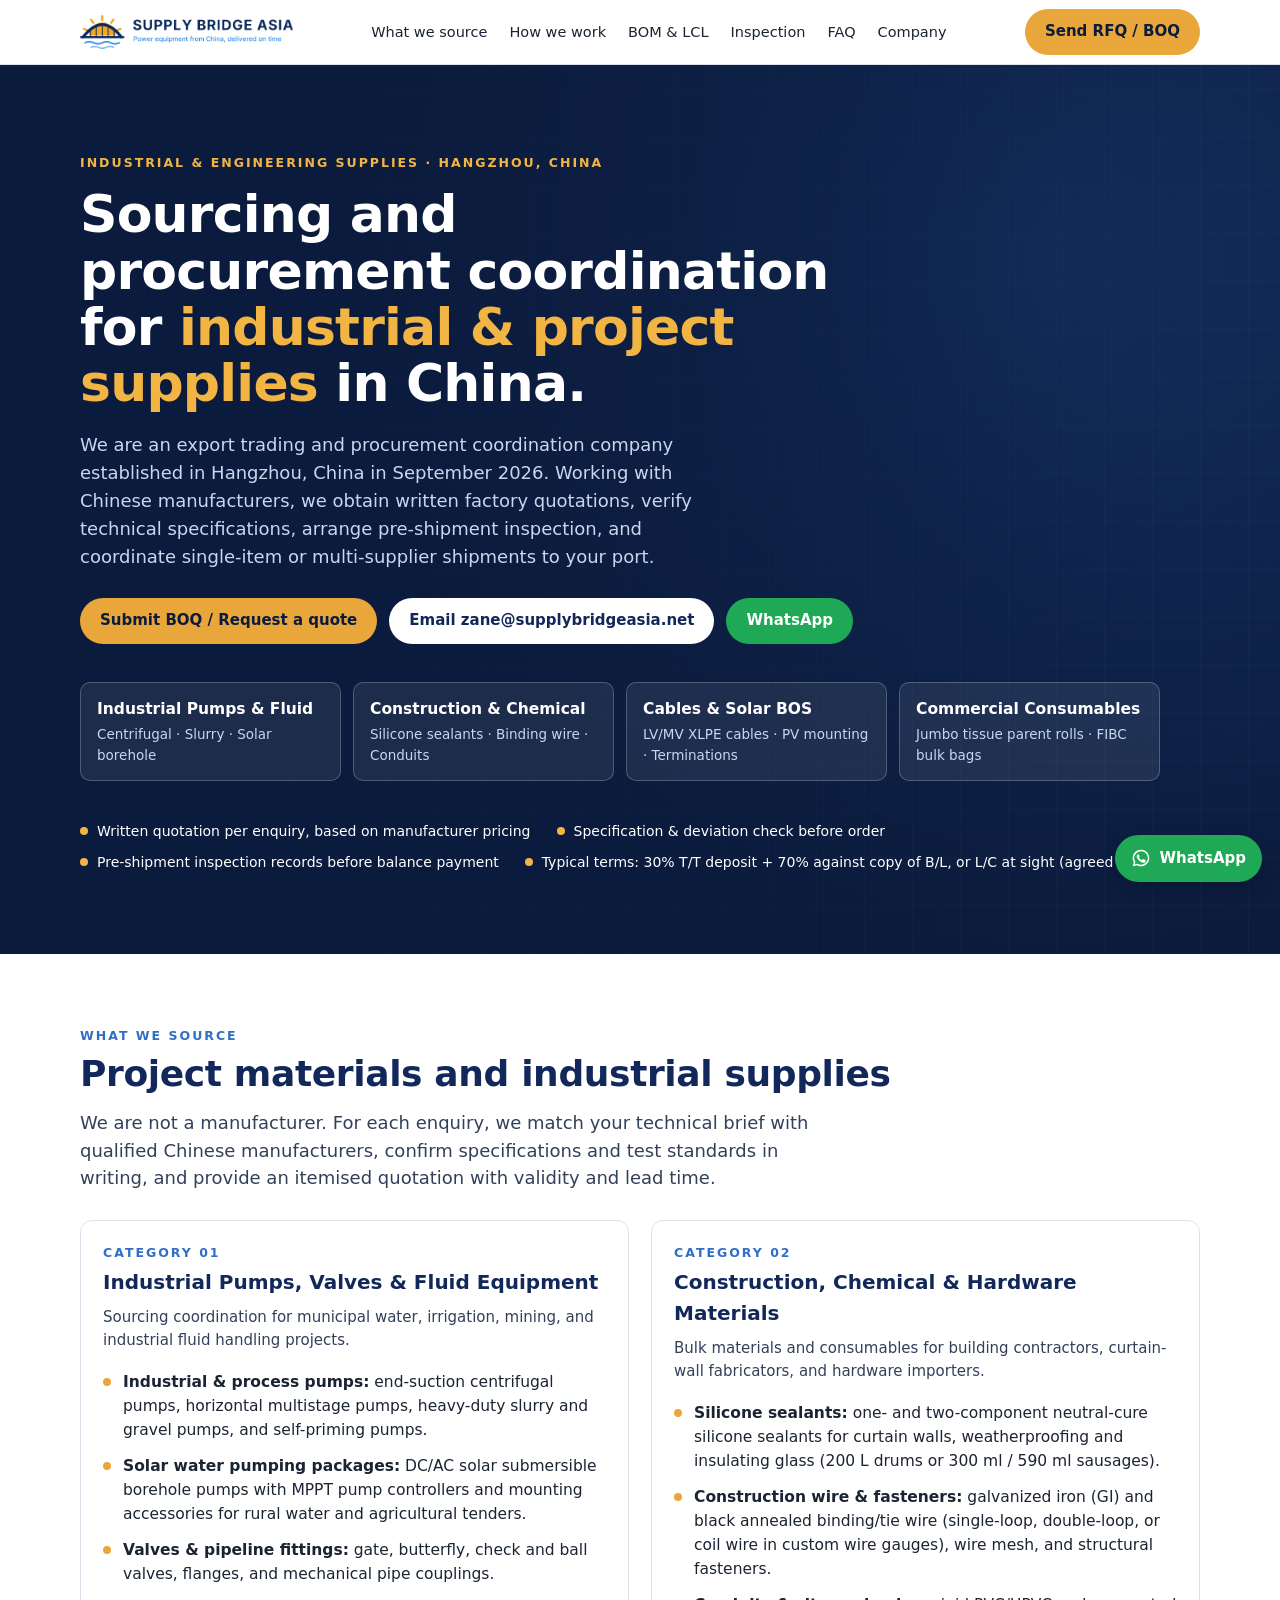
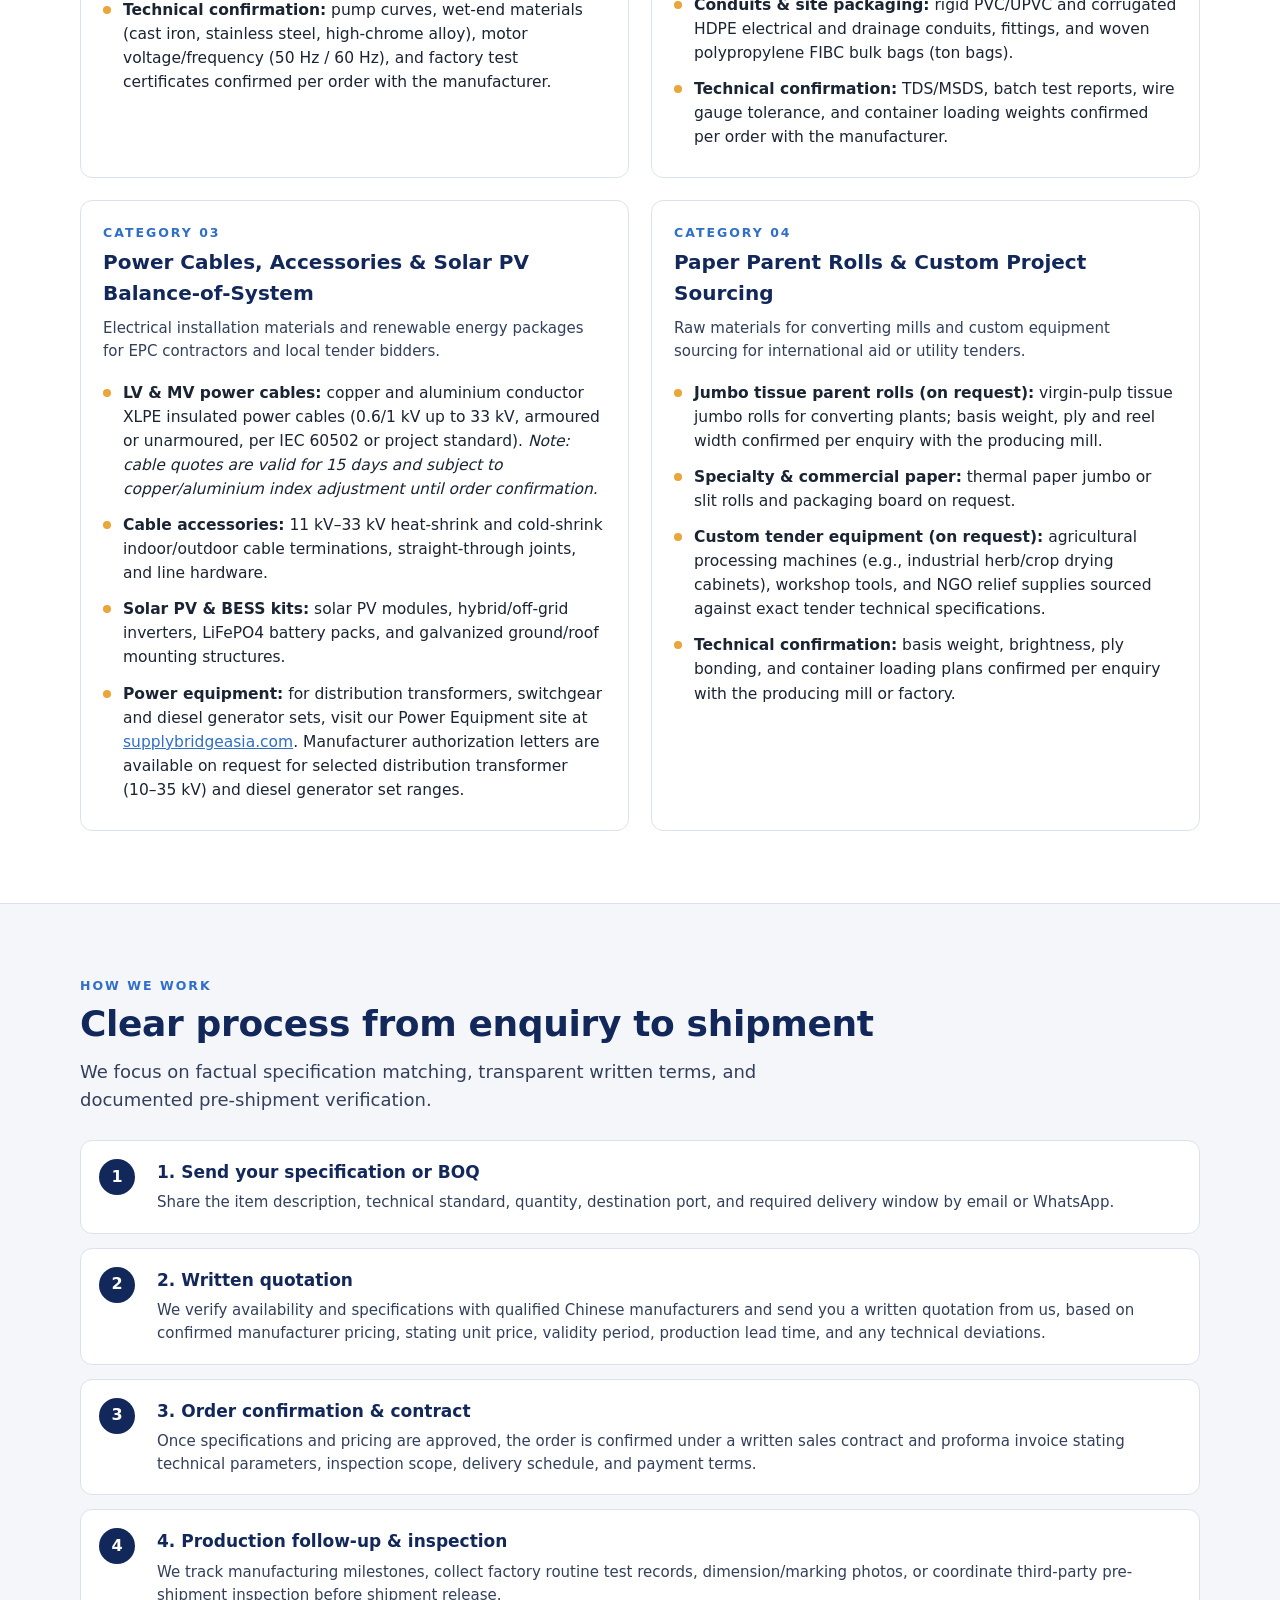
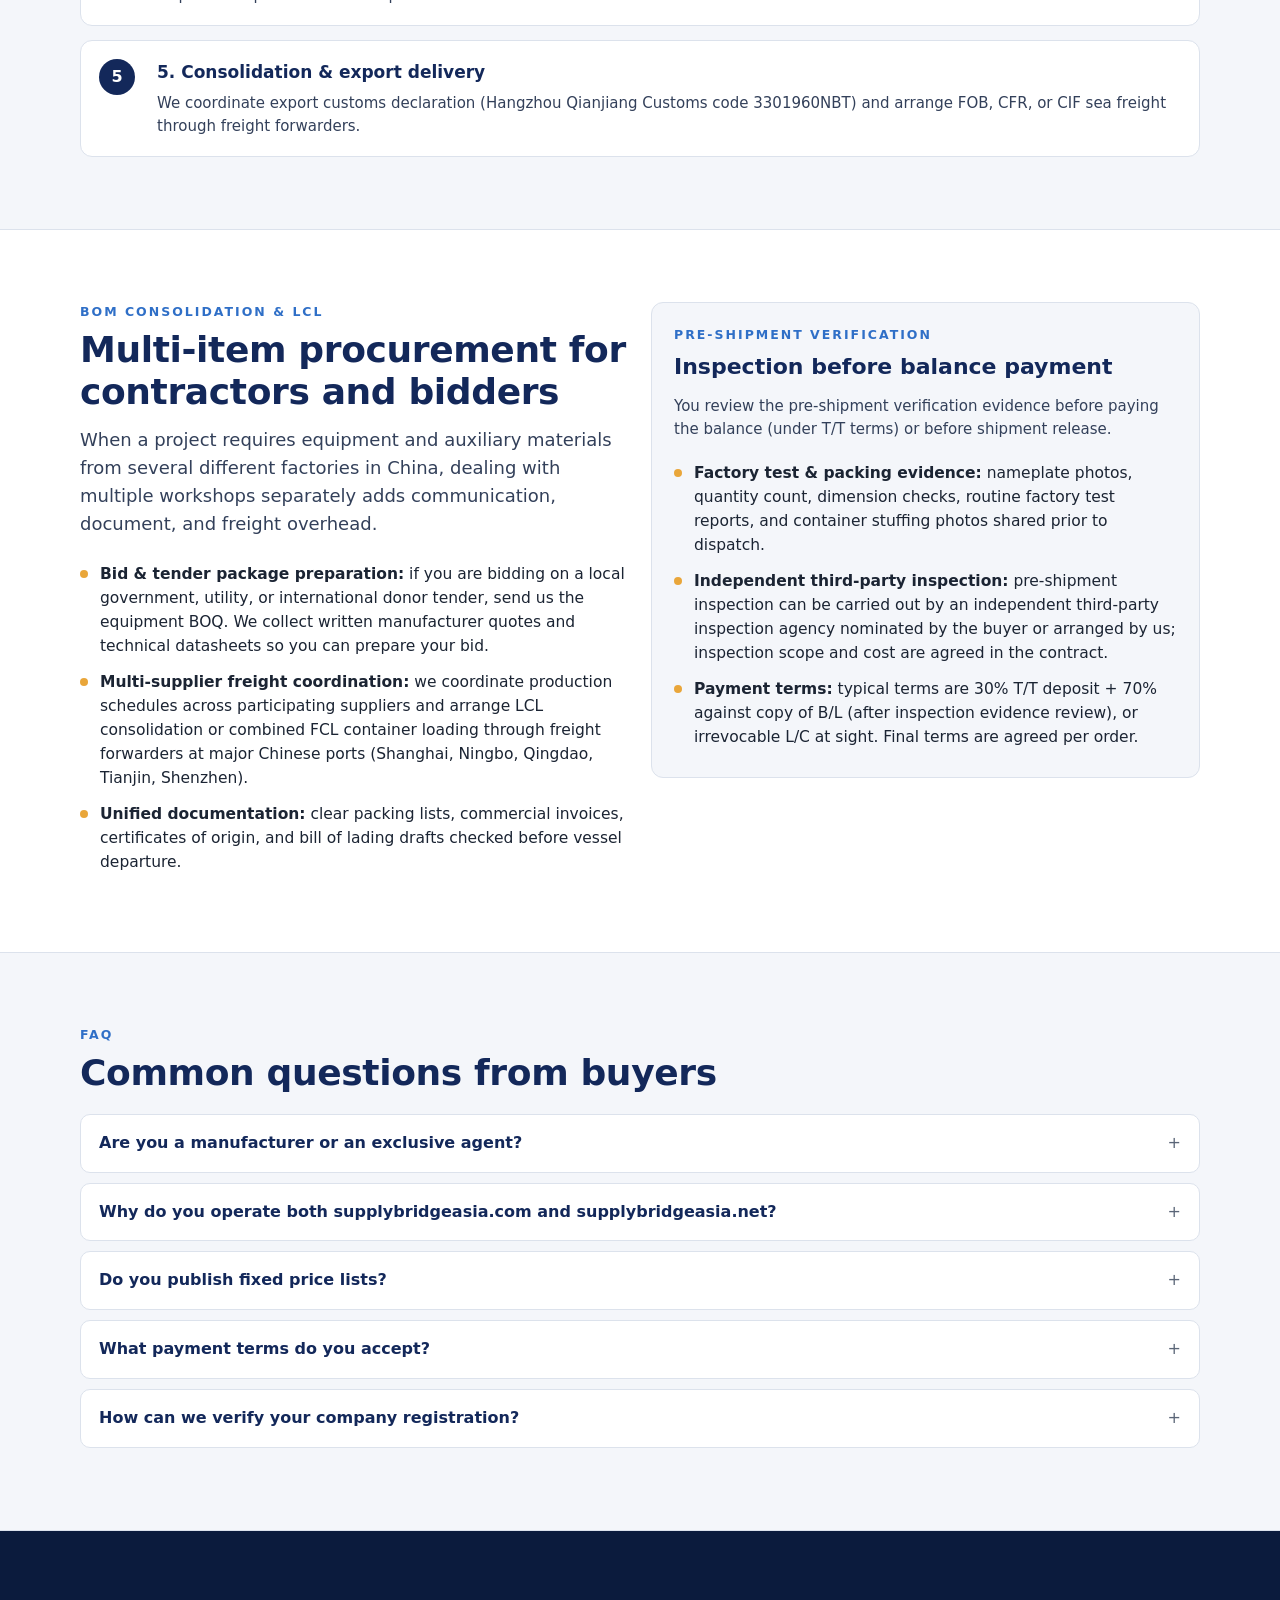
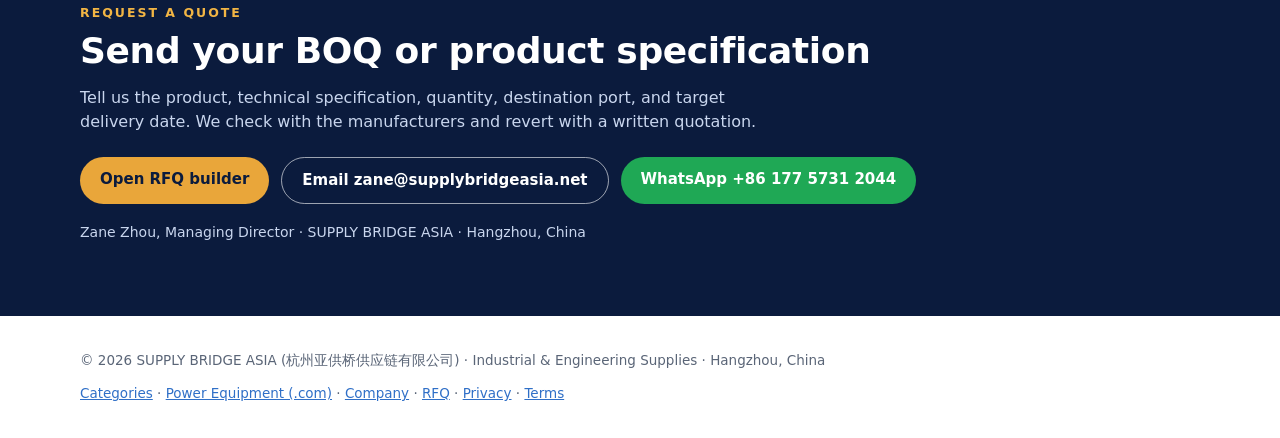
==== index.html @ 583df7ef "Launch supplybridgeasia.net standalone portal (Industrial & Engineering Supplies)" ====
<!doctype html>
<html lang="en"><head>
<meta charset="utf-8"><meta name="viewport" content="width=device-width,initial-scale=1">
<title>Supply Bridge Asia | Industrial &amp; Engineering Supplies from China</title>
<meta name="description" content="Sourcing and procurement coordination for industrial pumps, construction materials, silicone sealants, cables, and commercial consumables from Chinese manufacturers. Written factory quotes, pre-shipment inspection, and multi-item LCL/FCL consolidation.">
<link rel="canonical" href="https://supplybridgeasia.net/">
<meta property="og:type" content="website">
<meta property="og:site_name" content="Supply Bridge Asia – Industrial &amp; Engineering Supplies">
<meta property="og:title" content="Supply Bridge Asia | Industrial &amp; Engineering Supplies from China">
<meta property="og:description" content="Sourcing and procurement coordination for industrial pumps, construction materials, cables, and commercial consumables, working with Chinese manufacturers.">
<meta property="og:url" content="https://supplybridgeasia.net/">
<meta property="og:image" content="https://supplybridgeasia.net/assets/logo_icon.png">
<script type="application/ld+json">{"@context":"https://schema.org","@type":"Organization","name":"SUPPLY BRIDGE ASIA","legalName":"杭州亚供桥供应链有限公司","description":"Trading and procurement coordination company in Hangzhou, China for industrial and engineering supplies.","url":"https://supplybridgeasia.net/","logo":"https://supplybridgeasia.net/assets/logo_icon.png","email":"zane@supplybridgeasia.net","address":{"@type":"PostalAddress","streetAddress":"Room 1202-16, No. 18 Jiefang Road, Shangcheng District","addressLocality":"Hangzhou","addressRegion":"Zhejiang","postalCode":"310000","addressCountry":"CN"},"contactPoint":{"@type":"ContactPoint","contactType":"sales","email":"zane@supplybridgeasia.net","availableLanguage":["English","Chinese"]}}</script>
<link rel="icon" href="assets/favicon.png">
<link rel="stylesheet" href="assets/site.css">
</head><body>
<header><div class="wrap nav">
  <a class="logo" href="index.html"><img src="assets/logo_h.png" alt="Supply Bridge Asia"></a>
  <ul>
    <li><a href="#categories">What we source</a></li>
    <li><a href="#how">How we work</a></li>
    <li><a href="#consolidation">BOM &amp; LCL</a></li>
    <li><a href="#inspection">Inspection</a></li>
    <li><a href="#faq">FAQ</a></li>
    <li><a href="company.html">Company</a></li>
  </ul>
  <a class="btn" href="quote.html">Send RFQ / BOQ</a>
  <a class="menu btn ghost" href="quote.html">RFQ</a>
</div></header>

<section class="hero"><div class="bg"></div><div class="wrap">
  <div class="kick" style="color:#F2B544">Industrial &amp; engineering supplies · Hangzhou, China</div>
  <h1 style="margin-top:14px">Sourcing and procurement coordination for <em>industrial &amp; project supplies</em> in China.</h1>
  <p>We are an export trading and procurement coordination company established in Hangzhou, China in September 2026. Working with Chinese manufacturers, we obtain written factory quotations, verify technical specifications, arrange pre-shipment inspection, and coordinate single-item or multi-supplier shipments to your port.</p>
  <div class="ctas">
    <a class="btn" href="quote.html">Submit BOQ / Request a quote</a>
    <a class="btn" style="background:#fff;color:#13285A" href="mailto:zane@supplybridgeasia.net?subject=RFQ%20%E2%80%93%20Supply%20Bridge%20Asia">Email zane@supplybridgeasia.net</a>
    <a class="btn wa" href="https://wa.me/8617757312044" target="_blank" rel="noopener">WhatsApp</a>
  </div>
  <div class="hl">
    <a href="#pumps"><b>Industrial Pumps &amp; Fluid</b><span>Centrifugal · Slurry · Solar borehole</span></a>
    <a href="#construction"><b>Construction &amp; Chemical</b><span>Silicone sealants · Binding wire · Conduits</span></a>
    <a href="#electrical"><b>Cables &amp; Solar BOS</b><span>LV/MV XLPE cables · PV mounting · Terminations</span></a>
    <a href="#consumables"><b>Commercial Consumables</b><span>Jumbo tissue parent rolls · FIBC bulk bags</span></a>
  </div>
  <div class="facts">
    <span>Written quotation per enquiry, based on manufacturer pricing</span>
    <span>Specification &amp; deviation check before order</span>
    <span>Pre-shipment inspection records before balance payment</span>
    <span>Typical terms: 30% T/T deposit + 70% against copy of B/L, or L/C at sight (agreed per order)</span>
  </div>
</div></section>

<section id="categories"><div class="wrap">
  <div class="kick">What we source</div>
  <h2>Project materials and industrial supplies</h2>
  <p class="lead">We are not a manufacturer. For each enquiry, we match your technical brief with qualified Chinese manufacturers, confirm specifications and test standards in writing, and provide an itemised quotation with validity and lead time.</p>

  <div class="grid g2" style="margin-top:28px">
    <div class="card" id="pumps">
      <div class="kick">Category 01</div>
      <h3 style="font-size:20px;margin-top:4px">Industrial Pumps, Valves &amp; Fluid Equipment</h3>
      <p style="margin-top:8px">Sourcing coordination for municipal water, irrigation, mining, and industrial fluid handling projects.</p>
      <ul class="t" style="margin-top:12px">
        <li><b>Industrial &amp; process pumps:</b> end-suction centrifugal pumps, horizontal multistage pumps, heavy-duty slurry and gravel pumps, and self-priming pumps.</li>
        <li><b>Solar water pumping packages:</b> DC/AC solar submersible borehole pumps with MPPT pump controllers and mounting accessories for rural water and agricultural tenders.</li>
        <li><b>Valves &amp; pipeline fittings:</b> gate, butterfly, check and ball valves, flanges, and mechanical pipe couplings.</li>
        <li><b>Technical confirmation:</b> pump curves, wet-end materials (cast iron, stainless steel, high-chrome alloy), motor voltage/frequency (50 Hz / 60 Hz), and factory test certificates confirmed per order with the manufacturer.</li>
      </ul>
    </div>

    <div class="card" id="construction">
      <div class="kick">Category 02</div>
      <h3 style="font-size:20px;margin-top:4px">Construction, Chemical &amp; Hardware Materials</h3>
      <p style="margin-top:8px">Bulk materials and consumables for building contractors, curtain-wall fabricators, and hardware importers.</p>
      <ul class="t" style="margin-top:12px">
        <li><b>Silicone sealants:</b> one- and two-component neutral-cure silicone sealants for curtain walls, weatherproofing and insulating glass (200 L drums or 300 ml / 590 ml sausages).</li>
        <li><b>Construction wire &amp; fasteners:</b> galvanized iron (GI) and black annealed binding/tie wire (single-loop, double-loop, or coil wire in custom wire gauges), wire mesh, and structural fasteners.</li>
        <li><b>Conduits &amp; site packaging:</b> rigid PVC/UPVC and corrugated HDPE electrical and drainage conduits, fittings, and woven polypropylene FIBC bulk bags (ton bags).</li>
        <li><b>Technical confirmation:</b> TDS/MSDS, batch test reports, wire gauge tolerance, and container loading weights confirmed per order with the manufacturer.</li>
      </ul>
    </div>

    <div class="card" id="electrical">
      <div class="kick">Category 03</div>
      <h3 style="font-size:20px;margin-top:4px">Power Cables, Accessories &amp; Solar PV Balance-of-System</h3>
      <p style="margin-top:8px">Electrical installation materials and renewable energy packages for EPC contractors and local tender bidders.</p>
      <ul class="t" style="margin-top:12px">
        <li><b>LV &amp; MV power cables:</b> copper and aluminium conductor XLPE insulated power cables (0.6/1 kV up to 33 kV, armoured or unarmoured, per IEC 60502 or project standard). <i>Note: cable quotes are valid for 15 days and subject to copper/aluminium index adjustment until order confirmation.</i></li>
        <li><b>Cable accessories:</b> 11 kV–33 kV heat-shrink and cold-shrink indoor/outdoor cable terminations, straight-through joints, and line hardware.</li>
        <li><b>Solar PV &amp; BESS kits:</b> solar PV modules, hybrid/off-grid inverters, LiFePO4 battery packs, and galvanized ground/roof mounting structures.</li>
        <li><b>Power equipment:</b> for distribution transformers, switchgear and diesel generator sets, visit our Power Equipment site at <a href="https://supplybridgeasia.com" target="_blank" rel="noopener">supplybridgeasia.com</a>. Manufacturer authorization letters are available on request for selected distribution transformer (10–35 kV) and diesel generator set ranges.</li>
      </ul>
    </div>

    <div class="card" id="consumables">
      <div class="kick">Category 04</div>
      <h3 style="font-size:20px;margin-top:4px">Paper Parent Rolls &amp; Custom Project Sourcing</h3>
      <p style="margin-top:8px">Raw materials for converting mills and custom equipment sourcing for international aid or utility tenders.</p>
      <ul class="t" style="margin-top:12px">
        <li><b>Jumbo tissue parent rolls (on request):</b> virgin-pulp tissue jumbo rolls for converting plants; basis weight, ply and reel width confirmed per enquiry with the producing mill.</li>
        <li><b>Specialty &amp; commercial paper:</b> thermal paper jumbo or slit rolls and packaging board on request.</li>
        <li><b>Custom tender equipment (on request):</b> agricultural processing machines (e.g., industrial herb/crop drying cabinets), workshop tools, and NGO relief supplies sourced against exact tender technical specifications.</li>
        <li><b>Technical confirmation:</b> basis weight, brightness, ply bonding, and container loading plans confirmed per enquiry with the producing mill or factory.</li>
      </ul>
    </div>
  </div>
</div></section>

<section id="how" class="alt"><div class="wrap">
  <div class="kick">How we work</div>
  <h2>Clear process from enquiry to shipment</h2>
  <p class="lead">We focus on factual specification matching, transparent written terms, and documented pre-shipment verification.</p>
  <div class="steps" style="margin-top:26px">
    <div class="step"><div><h3>1. Send your specification or BOQ</h3><p>Share the item description, technical standard, quantity, destination port, and required delivery window by email or WhatsApp.</p></div></div>
    <div class="step"><div><h3>2. Written quotation</h3><p>We verify availability and specifications with qualified Chinese manufacturers and send you a written quotation from us, based on confirmed manufacturer pricing, stating unit price, validity period, production lead time, and any technical deviations.</p></div></div>
    <div class="step"><div><h3>3. Order confirmation &amp; contract</h3><p>Once specifications and pricing are approved, the order is confirmed under a written sales contract and proforma invoice stating technical parameters, inspection scope, delivery schedule, and payment terms.</p></div></div>
    <div class="step"><div><h3>4. Production follow-up &amp; inspection</h3><p>We track manufacturing milestones, collect factory routine test records, dimension/marking photos, or coordinate third-party pre-shipment inspection before shipment release.</p></div></div>
    <div class="step"><div><h3>5. Consolidation &amp; export delivery</h3><p>We coordinate export customs declaration (Hangzhou Qianjiang Customs code 3301960NBT) and arrange FOB, CFR, or CIF sea freight through freight forwarders.</p></div></div>
  </div>
</div></section>

<section id="consolidation"><div class="wrap">
  <div class="grid g2" style="align-items:start">
    <div>
      <div class="kick">BOM Consolidation &amp; LCL</div>
      <h2>Multi-item procurement for contractors and bidders</h2>
      <p class="lead" style="margin-top:12px">When a project requires equipment and auxiliary materials from several different factories in China, dealing with multiple workshops separately adds communication, document, and freight overhead.</p>
      <ul class="t" style="margin-top:18px">
        <li><b>Bid &amp; tender package preparation:</b> if you are bidding on a local government, utility, or international donor tender, send us the equipment BOQ. We collect written manufacturer quotes and technical datasheets so you can prepare your bid.</li>
        <li><b>Multi-supplier freight coordination:</b> we coordinate production schedules across participating suppliers and arrange LCL consolidation or combined FCL container loading through freight forwarders at major Chinese ports (Shanghai, Ningbo, Qingdao, Tianjin, Shenzhen).</li>
        <li><b>Unified documentation:</b> clear packing lists, commercial invoices, certificates of origin, and bill of lading drafts checked before vessel departure.</li>
      </ul>
    </div>
    <div id="inspection" class="card" style="background:var(--bg)">
      <div class="kick">Pre-shipment verification</div>
      <h3 style="font-size:22px;margin-top:6px">Inspection before balance payment</h3>
      <p style="margin-top:10px">You review the pre-shipment verification evidence before paying the balance (under T/T terms) or before shipment release.</p>
      <ul class="t" style="margin-top:14px">
        <li><b>Factory test &amp; packing evidence:</b> nameplate photos, quantity count, dimension checks, routine factory test reports, and container stuffing photos shared prior to dispatch.</li>
        <li><b>Independent third-party inspection:</b> pre-shipment inspection can be carried out by an independent third-party inspection agency nominated by the buyer or arranged by us; inspection scope and cost are agreed in the contract.</li>
        <li><b>Payment terms:</b> typical terms are 30% T/T deposit + 70% against copy of B/L (after inspection evidence review), or irrevocable L/C at sight. Final terms are agreed per order.</li>
      </ul>
    </div>
  </div>
</div></section>

<section id="faq" class="alt"><div class="wrap">
  <div class="kick">FAQ</div>
  <h2>Common questions from buyers</h2>
  <div class="faq" style="margin-top:20px">
    <details><summary>Are you a manufacturer or an exclusive agent?</summary><p>No. SUPPLY BRIDGE ASIA (杭州亚供桥供应链有限公司) is a trading and procurement coordination company established in September 2026 in Hangzhou, China. For selected distribution transformers (10–35 kV) and diesel generator sets, we hold manufacturer authorizations (letters available on request). For industrial pumps, construction materials, cables, and paper consumables, we work with Chinese manufacturers on a per-project sourcing and coordination basis, confirming specifications and certificates per order with the producing factory.</p></details>
    <details><summary>Why do you operate both supplybridgeasia.com and supplybridgeasia.net?</summary><p>Both domains belong to the same legal company, <b>SUPPLY BRIDGE ASIA (杭州亚供桥供应链有限公司)</b>. <a href="https://supplybridgeasia.com">supplybridgeasia.com</a> is dedicated to our Power Equipment line (transformers, switchgear, and generator sets), while <b>supplybridgeasia.net</b> serves our broader Industrial &amp; Engineering Supplies requests (pumps, construction chemicals &amp; hardware, cables, solar BOS, and commercial consumables).</p></details>
    <details><summary>Do you publish fixed price lists?</summary><p>No fixed price list is published on this portal because raw material costs (copper, aluminium, silicone monomer, steel, wood pulp) and custom engineering specifications vary by project. Every enquiry receives a written quotation from us, based on confirmed manufacturer pricing, with a clear validity period (typically 15 days for copper/aluminium cables and transformers).</p></details>
    <details><summary>What payment terms do you accept?</summary><p>Typical terms are 30% T/T deposit + 70% balance against copy of B/L (after pre-shipment inspection evidence review), or irrevocable L/C at sight. Final payment and contracting terms are agreed per order.</p></details>
    <details><summary>How can we verify your company registration?</summary><p>You can verify our Unified Social Credit Code (<b>91330102MAKM13YP8D</b>) on China's National Enterprise Credit Information Publicity System (www.gsxt.gov.cn) and our Customs Code (<b>3301960NBT</b>) on China Customs (credit.customs.gov.cn). See full verification details on our <a href="company.html">Company page</a>.</p></details>
  </div>
</div></section>

<section id="contact" class="cta"><div class="wrap">
  <div class="kick" style="color:#F2B544">Request a quote</div>
  <h2>Send your BOQ or product specification</h2>
  <p style="max-width:680px">Tell us the product, technical specification, quantity, destination port, and target delivery date. We check with the manufacturers and revert with a written quotation.</p>
  <div class="ctas" style="display:flex;gap:12px;flex-wrap:wrap;margin-top:22px">
    <a class="btn" href="quote.html">Open RFQ builder</a>
    <a class="btn ghost" style="color:#fff;border-color:rgba(255,255,255,.6)" href="mailto:zane@supplybridgeasia.net?subject=RFQ%20%E2%80%93%20Supply%20Bridge%20Asia">Email zane@supplybridgeasia.net</a>
    <a class="btn wa" href="https://wa.me/8617757312044" target="_blank" rel="noopener">WhatsApp +86 177 5731 2044</a>
  </div>
  <p style="margin-top:18px;font-size:14px">Zane Zhou, Managing Director · SUPPLY BRIDGE ASIA · Hangzhou, China</p>
</div></section>

<footer><div class="wrap">
  <span>© 2026 SUPPLY BRIDGE ASIA (杭州亚供桥供应链有限公司) · Industrial &amp; Engineering Supplies · Hangzhou, China</span>
  <span><a href="#categories">Categories</a> · <a href="https://supplybridgeasia.com" target="_blank" rel="noopener">Power Equipment (.com)</a> · <a href="company.html">Company</a> · <a href="quote.html">RFQ</a> · <a href="privacy.html">Privacy</a> · <a href="terms.html">Terms</a></span>
</div></footer>

<a class="wafab" href="https://wa.me/8617757312044" target="_blank" rel="noopener" aria-label="Chat on WhatsApp"><svg viewBox="0 0 24 24" aria-hidden="true"><path d="M12 2a10 10 0 0 0-8.6 15.1L2 22l5-1.3A10 10 0 1 0 12 2zm0 18.2a8.2 8.2 0 0 1-4.2-1.2l-.3-.2-3 .8.8-2.9-.2-.3A8.2 8.2 0 1 1 12 20.2zm4.5-6.1c-.2-.1-1.5-.7-1.7-.8s-.4-.1-.6.1-.7.8-.8 1-.3.2-.5.1a6.7 6.7 0 0 1-3.3-2.9c-.2-.4.2-.4.7-1.3.1-.2 0-.3 0-.4l-.8-1.8c-.2-.5-.4-.4-.6-.4h-.5a1 1 0 0 0-.7.3 3 3 0 0 0-.9 2.2 5.2 5.2 0 0 0 1.1 2.8 11.9 11.9 0 0 0 4.6 4c1.7.7 2.4.8 3.2.7a2.8 2.8 0 0 0 1.8-1.3 2.3 2.3 0 0 0 .2-1.3c-.1-.1-.3-.2-.5-.3z"/></svg><span>WhatsApp</span></a>
</body></html>
---- assets/site.css ----
:root{--navy:#13285A;--navy2:#0B1B3D;--gold:#E9A63A;--blue:#2F6FC7;--ink:#1B2433;--mute:#5A6577;--line:#DCE2EC;--bg:#F4F6FA}
*{box-sizing:border-box;margin:0;padding:0}
html{scroll-behavior:smooth}
body{font-family:Inter,system-ui,-apple-system,"Segoe UI",Roboto,Arial,sans-serif;color:var(--ink);background:#fff;line-height:1.55;font-size:16px}
img{max-width:100%;display:block}
a{color:var(--blue)}
.wrap{max-width:1160px;margin:0 auto;padding:0 20px}
header{position:sticky;top:0;z-index:10;background:rgba(255,255,255,.96);border-bottom:1px solid var(--line);backdrop-filter:blur(6px)}
.nav{display:flex;align-items:center;justify-content:space-between;height:64px;gap:16px}
.nav .logo img{height:34px;width:auto}
.nav ul{display:flex;gap:22px;list-style:none;font-size:14.5px;font-weight:500}
.nav ul a{color:var(--ink);text-decoration:none}
.btn{display:inline-block;background:var(--gold);color:var(--navy2);font-weight:700;text-decoration:none;padding:11px 20px;border-radius:999px;font-size:15px;border:0}
.btn.wa{background:#1FA855;color:#fff}
.btn.ghost{background:transparent;color:var(--navy);border:1.5px solid var(--navy)}
.kick{font-size:12.5px;font-weight:700;letter-spacing:.16em;text-transform:uppercase;color:var(--blue)}
h1{font-size:clamp(32px,5vw,52px);line-height:1.08;letter-spacing:-.015em;color:var(--navy)}
h2{font-size:clamp(26px,3.4vw,36px);line-height:1.15;letter-spacing:-.01em;color:var(--navy);margin:8px 0 14px}
h3{font-size:17px;color:var(--navy);margin-bottom:6px}
section{padding:72px 0;border-bottom:1px solid var(--line)}
section.alt{background:var(--bg)}
.lead{font-size:18px;color:#33405A;max-width:760px}
.hero{padding:0;border:0;position:relative;background:var(--navy2);color:#fff}
.hero .bg{position:absolute;inset:0;background:radial-gradient(circle at 82% 22%,rgba(47,111,199,.38) 0%,transparent 55%),repeating-linear-gradient(90deg,rgba(255,255,255,.04) 0px,rgba(255,255,255,.04) 1px,transparent 1px,transparent 48px),repeating-linear-gradient(0deg,rgba(255,255,255,.04) 0px,rgba(255,255,255,.04) 1px,transparent 1px,transparent 48px);opacity:1}
.hero .bg:after{content:"";position:absolute;inset:0;background:linear-gradient(90deg,rgba(11,27,61,.92) 0%,rgba(11,27,61,.72) 55%,rgba(11,27,61,.35) 100%)}
.hero .wrap{position:relative;padding-top:88px;padding-bottom:80px}
.hero h1{color:#fff;max-width:760px}
.hero h1 em{font-style:normal;color:#F2B544}
.hero p{color:#C9D6EE;font-size:18px;max-width:660px;margin:20px 0 28px}
.hero .ctas{display:flex;gap:12px;flex-wrap:wrap}
.hero .facts{display:flex;flex-wrap:wrap;gap:10px 26px;margin-top:40px;font-size:14px;color:#fff;font-weight:500}
.hero .facts span:before{content:"";display:inline-block;width:8px;height:8px;border-radius:50%;background:#F2B544;margin-right:9px;vertical-align:1px}
.grid{display:grid;gap:22px}
.g2{grid-template-columns:repeat(2,1fr)}.g3{grid-template-columns:repeat(3,1fr)}.g4{grid-template-columns:repeat(4,1fr)}
.card{background:#fff;border:1px solid var(--line);border-radius:12px;padding:22px}
.card p{font-size:15px;color:#33405A}
table{width:100%;border-collapse:collapse;font-size:15px;background:#fff}
th,td{text-align:left;padding:11px 12px;border-bottom:1px solid var(--line)}
th{font-size:12px;letter-spacing:.08em;text-transform:uppercase;color:var(--mute);background:var(--bg);font-weight:600}
td{font-variant-numeric:tabular-nums}
.tbl{overflow-x:auto;border:1px solid var(--line);border-radius:12px}
.note{font-size:13.5px;color:var(--mute);margin-top:10px}
ul.t{list-style:none}
ul.t li{padding:6px 0 6px 20px;position:relative;font-size:15.5px}
ul.t li:before{content:"";position:absolute;left:0;top:14px;width:8px;height:8px;border-radius:50%;background:var(--gold)}
figure img{border:1px solid var(--line);border-radius:10px;background:#fff}
figcaption{font-size:13.5px;color:var(--mute);margin-top:8px;line-height:1.45}
figcaption b{color:var(--ink)}
.proof figure img{aspect-ratio:3/4;object-fit:cover;object-position:top}
.photos figure img{aspect-ratio:4/3;object-fit:cover}
.pills span{display:inline-block;background:#fff;border:1px solid var(--line);border-radius:999px;padding:5px 13px;font-size:14px;margin:0 6px 8px 0}
.steps{counter-reset:s;display:grid;gap:14px}
.step{display:grid;grid-template-columns:44px 1fr;gap:14px;background:#fff;border:1px solid var(--line);border-radius:12px;padding:18px}
.step:before{counter-increment:s;content:counter(s);width:36px;height:36px;border-radius:50%;background:var(--navy);color:#fff;display:flex;align-items:center;justify-content:center;font-weight:700}
.step p{font-size:15px;color:#33405A}
.person{display:flex;gap:18px;align-items:center}
.person img{width:88px;height:88px;border-radius:50%;object-fit:cover;border:1px solid var(--line)}
.kv td:first-child{color:var(--mute);width:36%}
.cta{background:var(--navy2);color:#fff;border:0}
.cta h2{color:#fff}.cta p{color:#C9D6EE}
footer{padding:34px 0;font-size:13.5px;color:var(--mute)}
footer .wrap{display:flex;justify-content:space-between;flex-wrap:wrap;gap:12px}
.menu{display:none}
@media(max-width:900px){.g3,.g4{grid-template-columns:1fr 1fr}.nav ul{display:none}.menu{display:block}}
@media(max-width:620px){.g2,.g3,.g4{grid-template-columns:1fr}section{padding:52px 0}.hero .wrap{padding-top:56px;padding-bottom:52px}.nav .btn:not(.menu){display:none}.menu{padding:8px 14px;font-size:14px}table{font-size:13.5px}th,td{padding:9px 8px;white-space:nowrap}th{font-size:10.5px;white-space:normal}}
/* 2026-10 Maddox-style sections */
.hl{display:grid;grid-template-columns:repeat(4,1fr);gap:12px;margin-top:38px;max-width:1080px}
.hl a{display:block;background:rgba(255,255,255,.08);border:1px solid rgba(255,255,255,.22);border-radius:10px;padding:14px 16px;color:#fff;text-decoration:none}
.hl a:hover{background:rgba(255,255,255,.14)}
.hl b{display:block;font-size:15.5px}.hl span{display:block;font-size:13.5px;color:#C9D6EE;margin-top:3px}
.prod a.card{text-decoration:none;color:inherit;transition:border-color .15s}
.prod a.card:hover{border-color:var(--navy)}
.prod .rng{font-size:22px;font-weight:700;color:var(--navy);margin:2px 0 8px;font-variant-numeric:tabular-nums}
.badges{display:grid;grid-template-columns:repeat(4,1fr);gap:12px;margin-top:22px}
.badges span{background:var(--navy);color:#C9D6EE;border-radius:10px;padding:14px 16px;font-size:13.5px}
.badges b{display:block;color:#fff;font-size:20px;margin-bottom:2px}
.num i{display:flex;width:34px;height:34px;border-radius:50%;background:var(--gold);color:var(--navy2);font-style:normal;font-weight:800;align-items:center;justify-content:center;margin-bottom:12px}
.promise{display:flex;gap:20px;align-items:center;justify-content:space-between;margin-top:22px;border-left:4px solid var(--gold)}
.promise .btn{flex:none}
.calc{display:grid;grid-template-columns:1fr 1fr;gap:26px;align-items:start}
.calc label{display:block;font-size:13.5px;font-weight:600;color:var(--mute);margin-bottom:12px}
.calc input,.calc select{display:block;width:100%;margin-top:5px;font:inherit;font-size:16px;padding:10px 12px;border:1px solid var(--line);border-radius:8px;background:#fff;color:var(--ink)}
.calc .co{background:var(--bg);border-radius:10px;padding:18px}
.calc .co div{padding:8px 0;border-bottom:1px solid var(--line)}
.calc .co span{display:block;font-size:13px;color:var(--mute)}
.calc .co b{font-size:20px;color:var(--navy);font-variant-numeric:tabular-nums}
.calc .co .btn{margin-top:14px}
.faq details{background:#fff;border:1px solid var(--line);border-radius:10px;margin-bottom:10px}
.faq summary{cursor:pointer;padding:16px 18px;font-weight:600;color:var(--navy);list-style:none}
.faq summary::-webkit-details-marker{display:none}
.faq summary:after{content:"+";float:right;color:var(--mute);font-weight:400}
.faq details[open] summary:after{content:"–"}
.faq details p{padding:0 18px 16px;font-size:15px;color:#33405A}
@media(max-width:900px){.badges{grid-template-columns:1fr 1fr}.hl{grid-template-columns:1fr}}
@media(max-width:620px){.calc{grid-template-columns:1fr}.promise{flex-direction:column;align-items:flex-start}.badges{grid-template-columns:1fr 1fr}.badges b{font-size:17px}}
@media(max-width:620px){.kv td{white-space:normal}.kv td:first-child{width:38%}}
.grid>*{min-width:0}select{max-width:100%}

.wafab{position:fixed;right:18px;bottom:18px;z-index:50;display:flex;align-items:center;gap:8px;background:#1FA855;color:#fff;text-decoration:none;font-weight:700;font-size:15px;padding:12px 16px;border-radius:999px;box-shadow:0 6px 18px rgba(0,0,0,.18)}
.wafab svg{width:20px;height:20px;fill:#fff}
@media(max-width:640px){.wafab span{display:none}.wafab{padding:14px}}
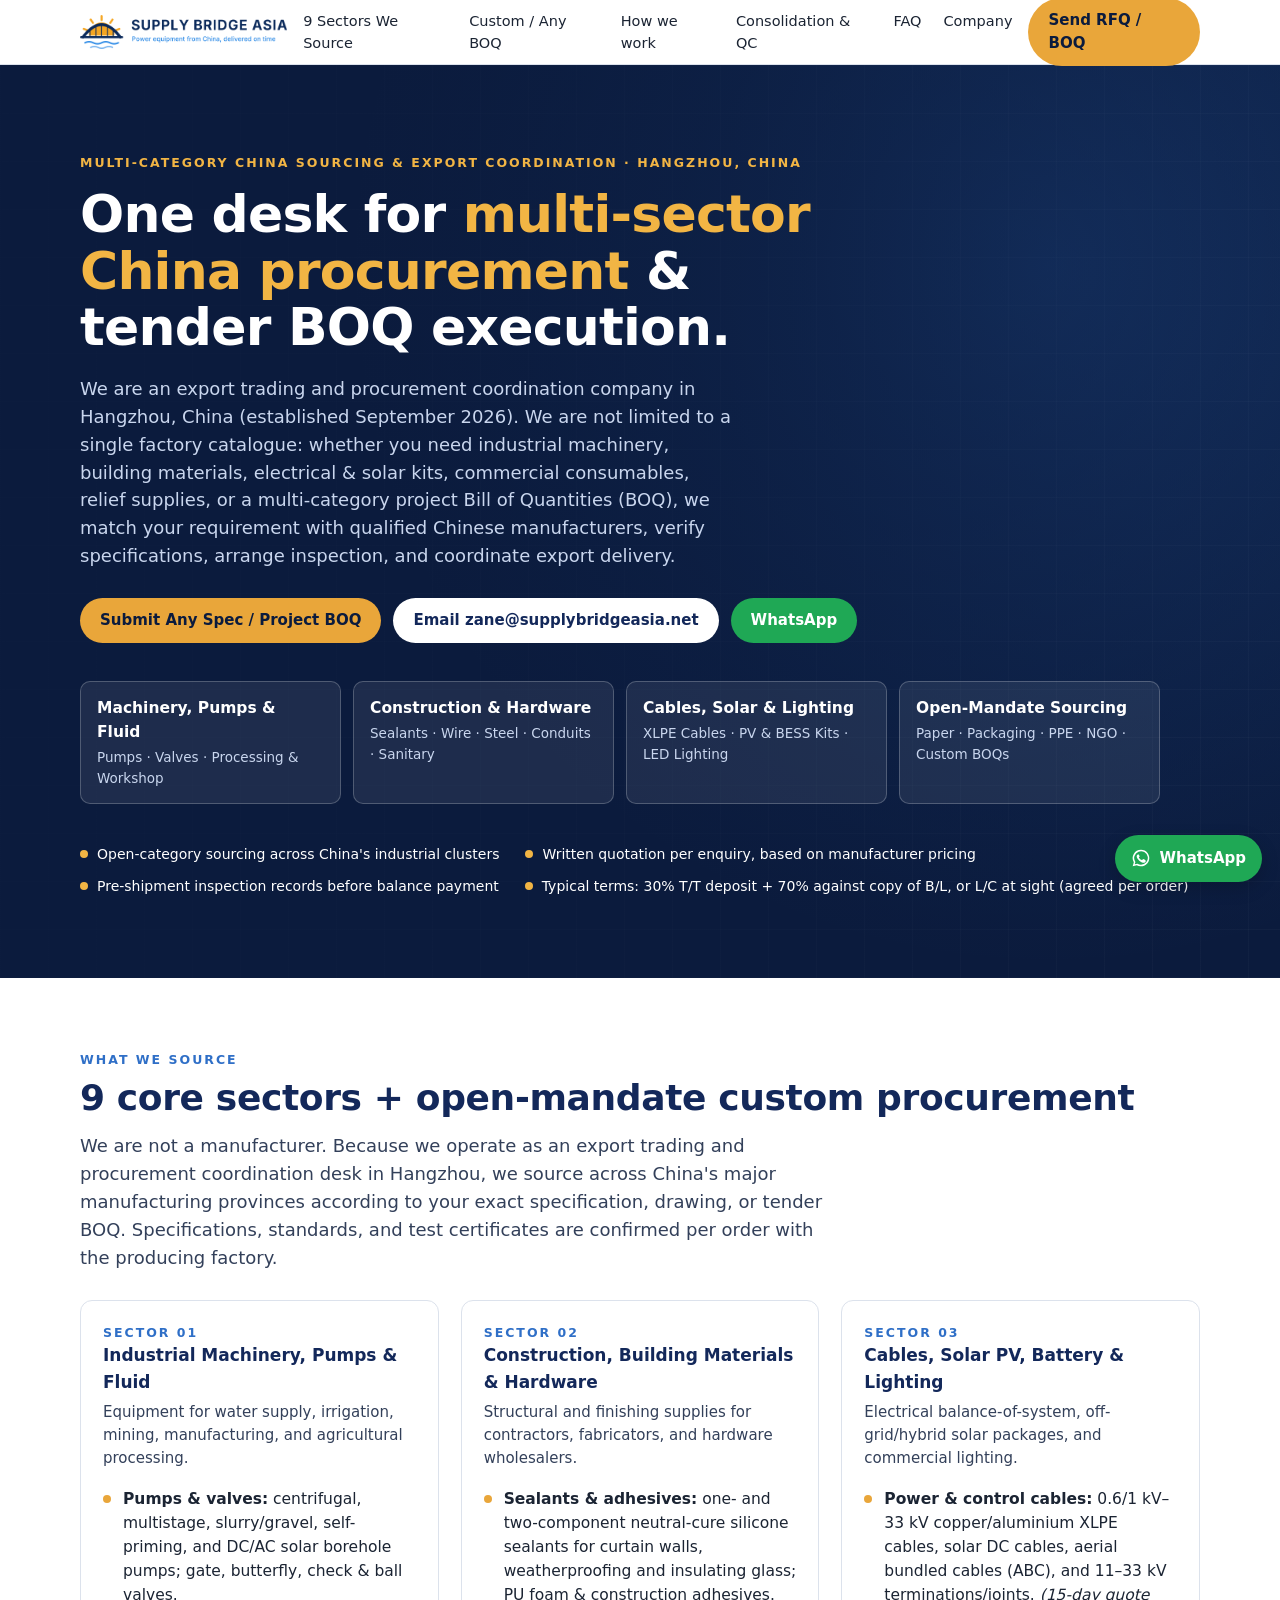
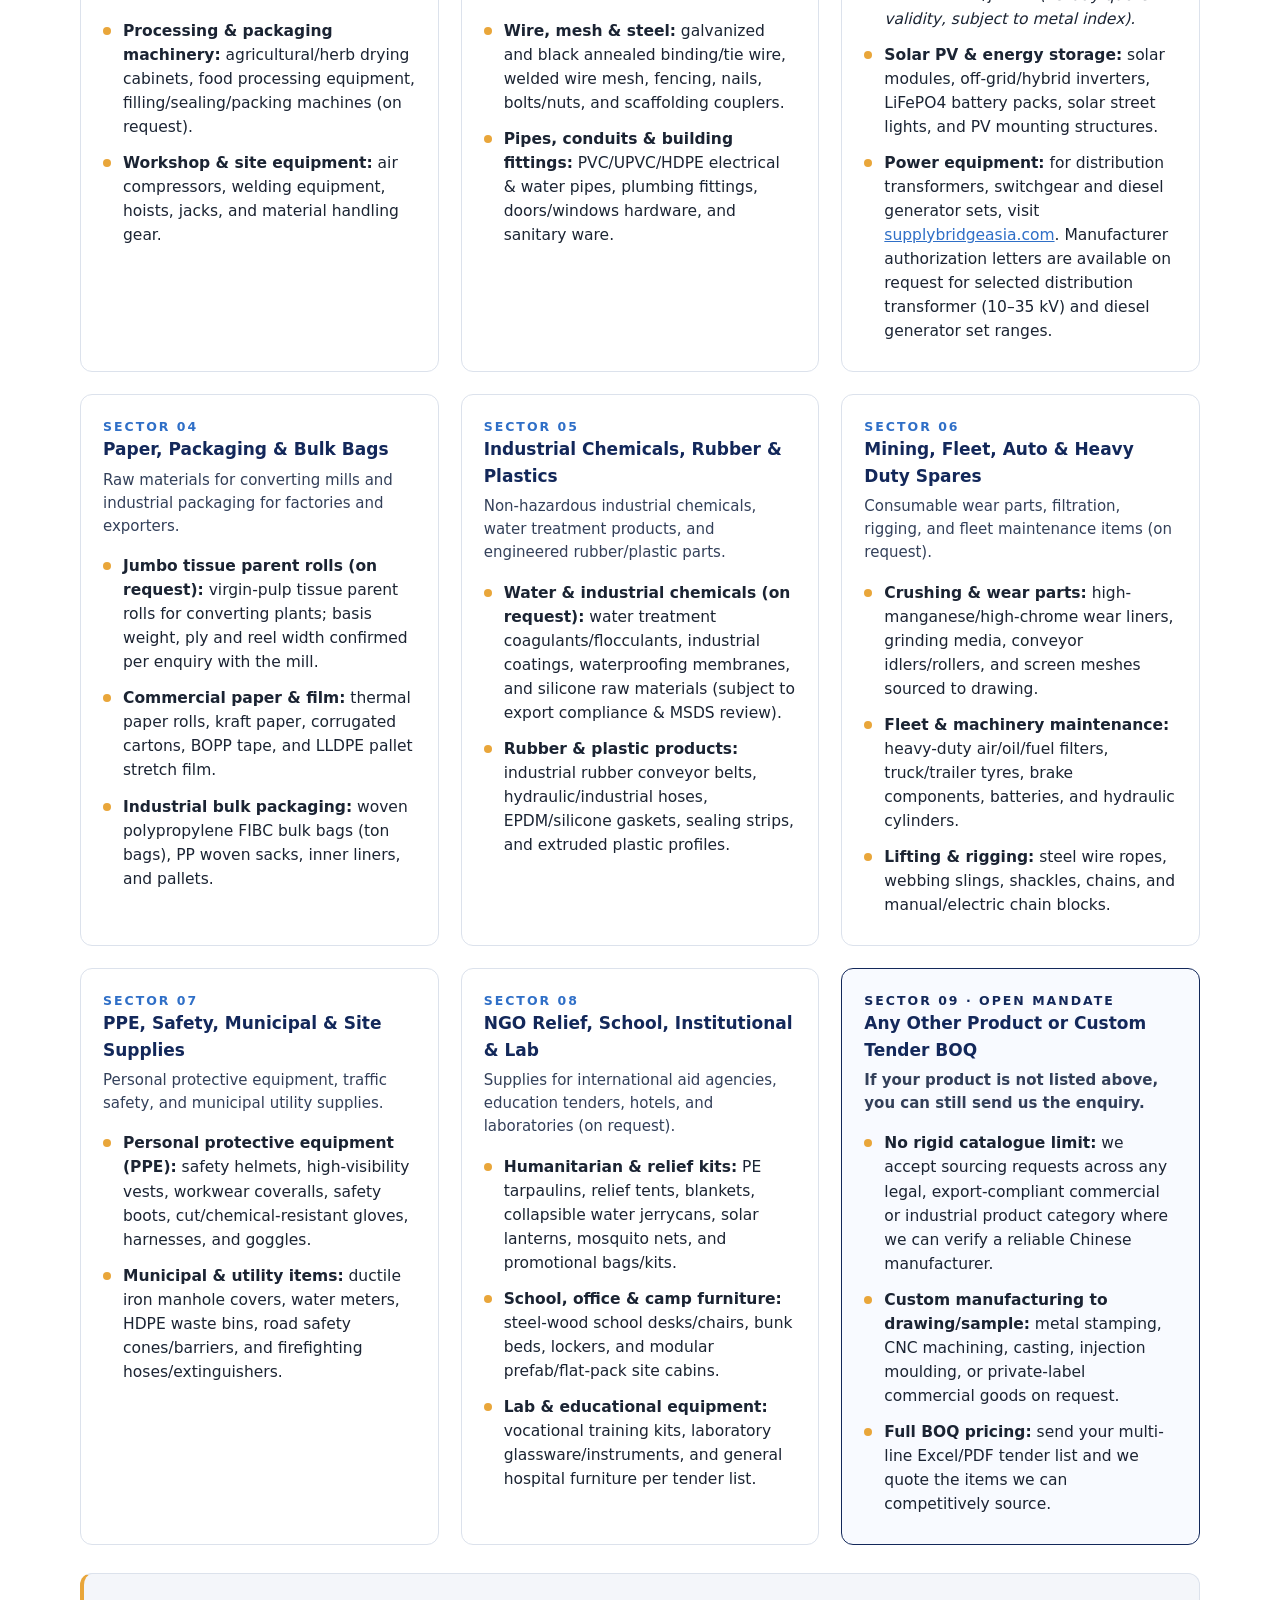
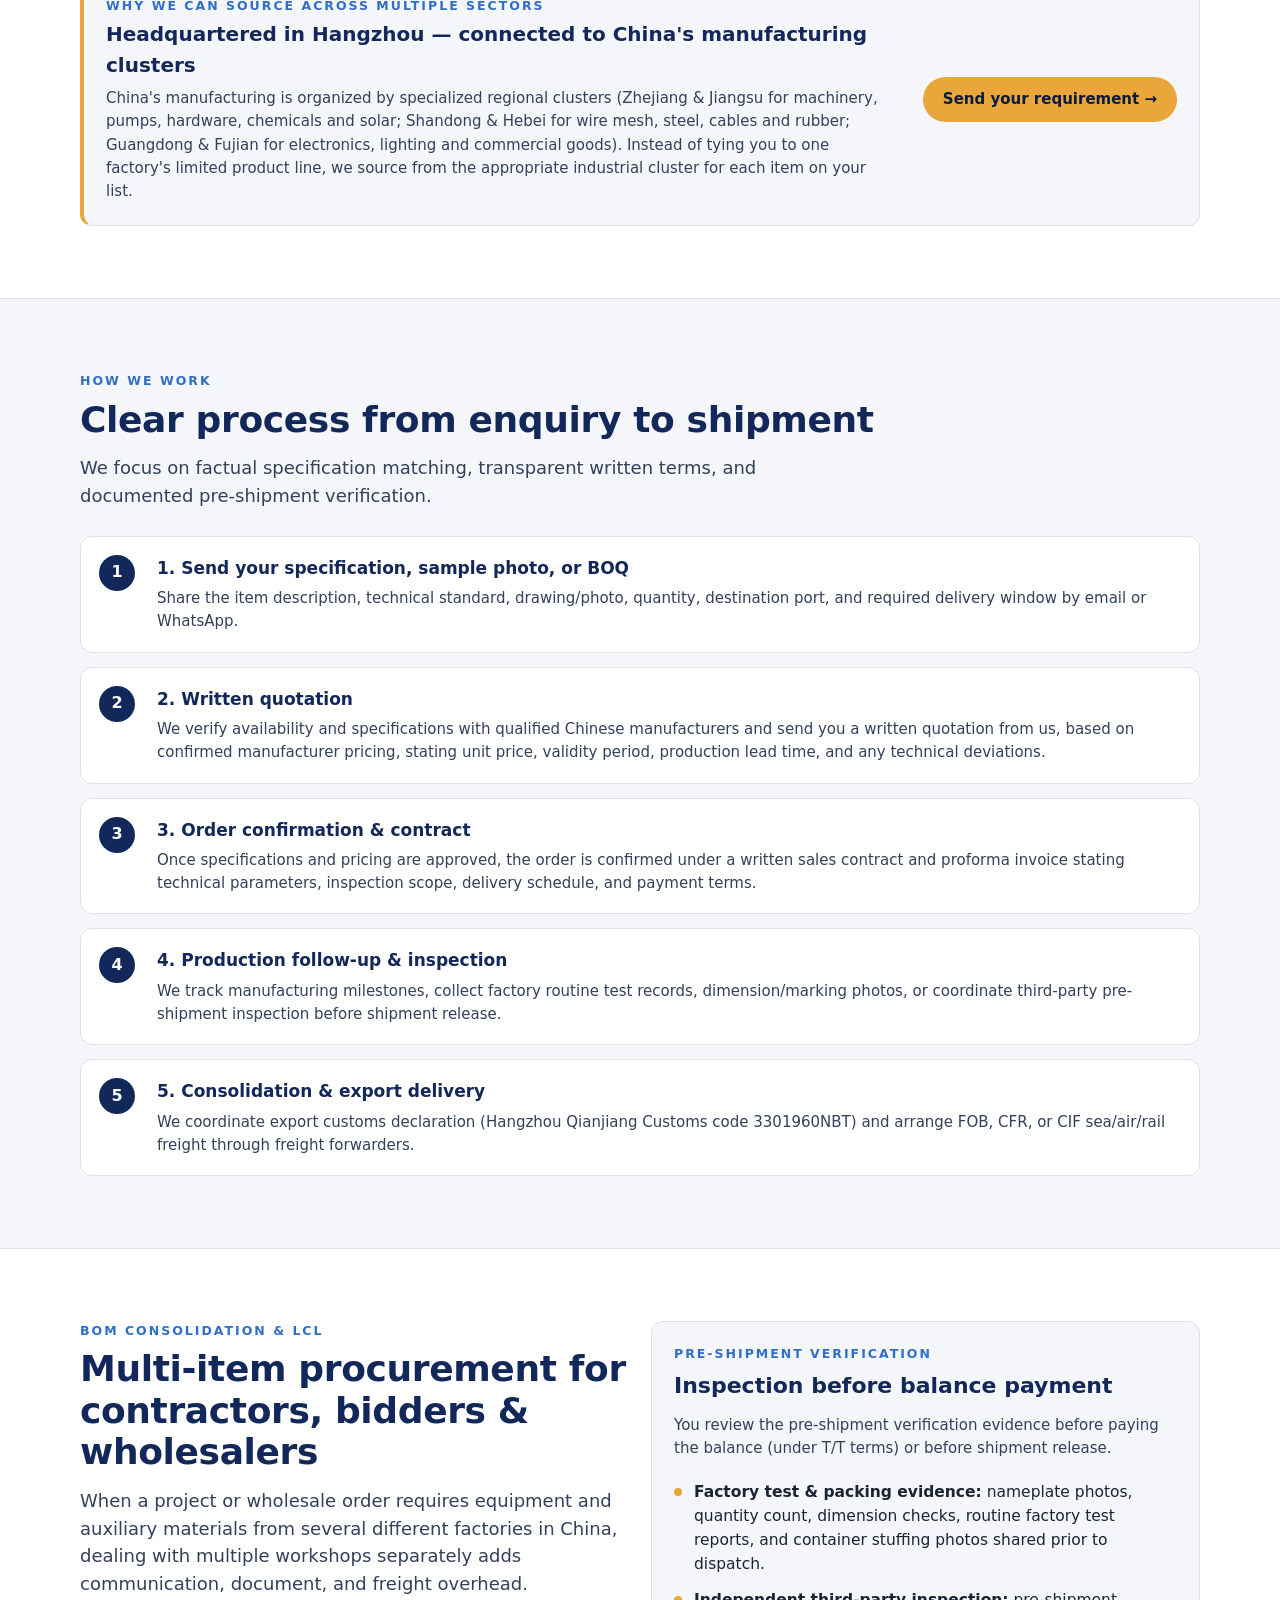
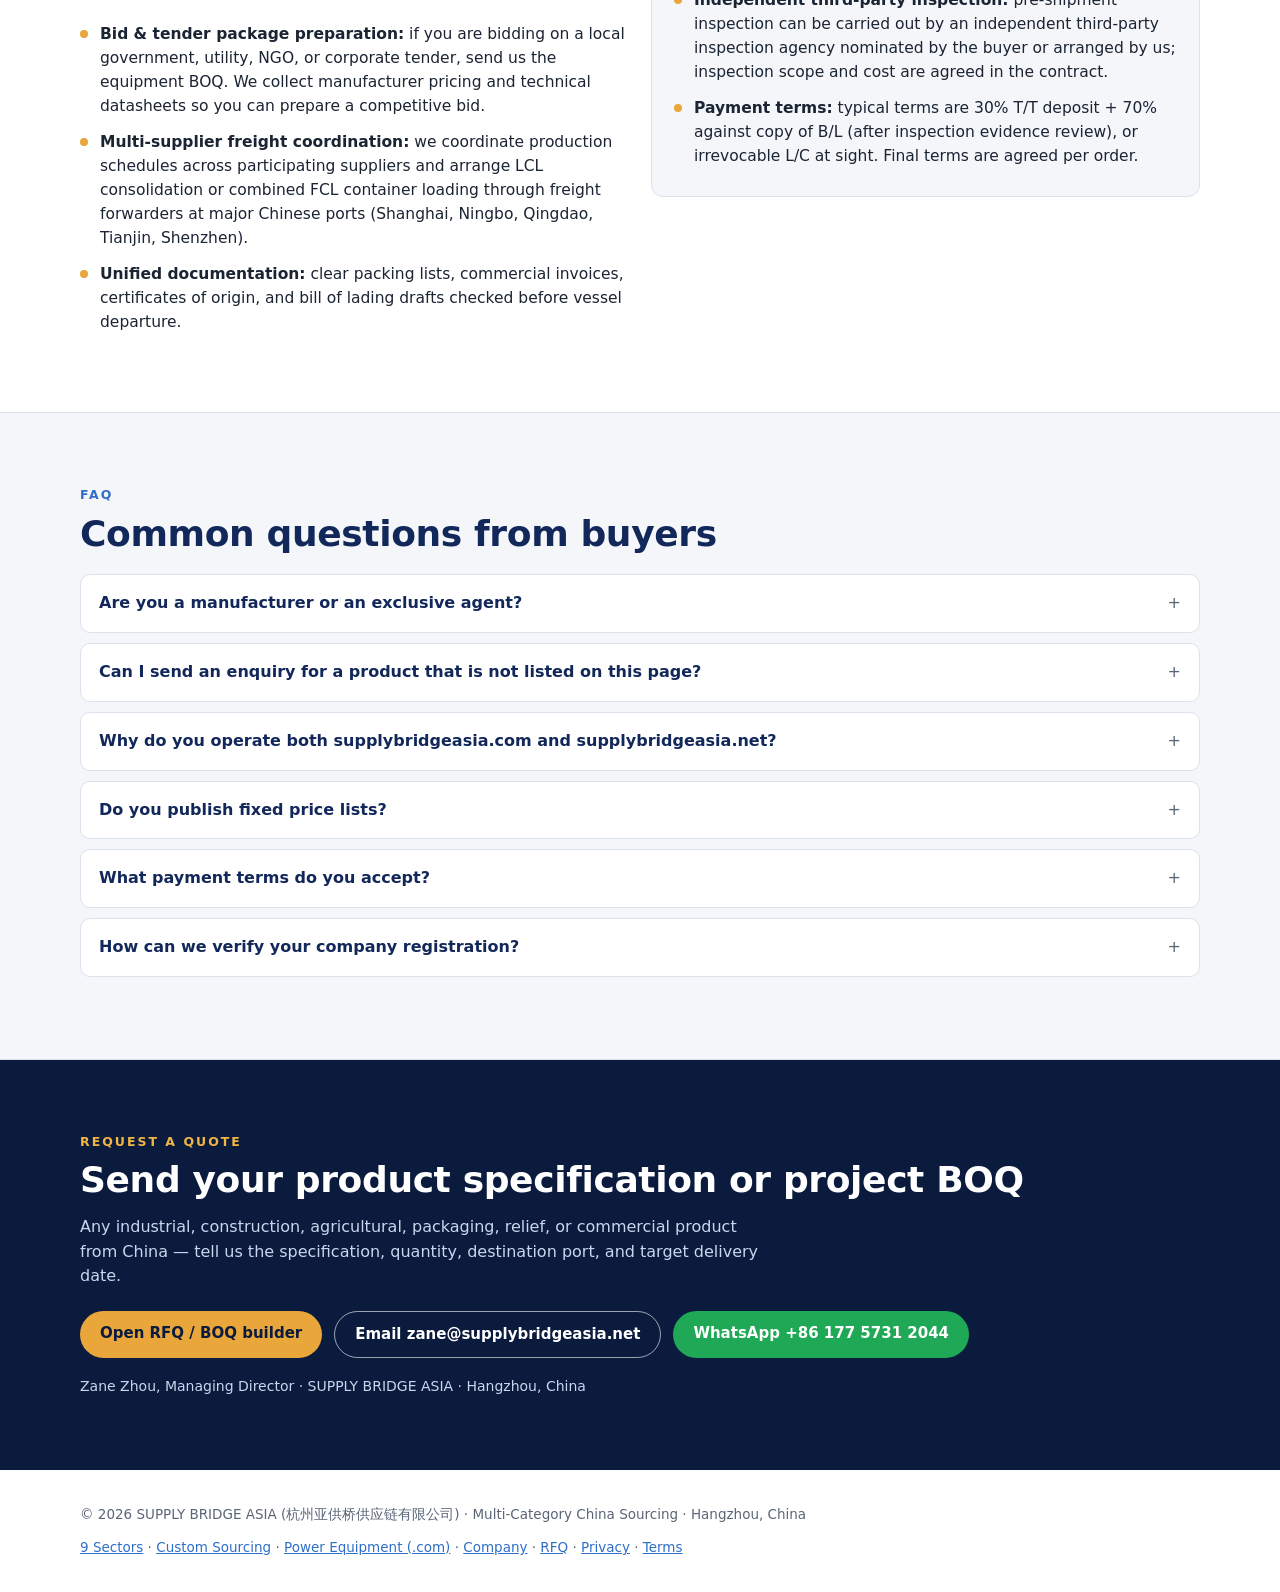
==== commit 60eb7380: "Launch supplybridgeasia.net standalone portal (Industrial & Engineering Supplies)" ====
--- a/index.html
+++ b/index.html
@@ -1,26 +1,26 @@
 <!doctype html>
 <html lang="en"><head>
 <meta charset="utf-8"><meta name="viewport" content="width=device-width,initial-scale=1">
-<title>Supply Bridge Asia | Industrial &amp; Engineering Supplies from China</title>
-<meta name="description" content="Sourcing and procurement coordination for industrial pumps, construction materials, silicone sealants, cables, and commercial consumables from Chinese manufacturers. Written factory quotes, pre-shipment inspection, and multi-item LCL/FCL consolidation.">
+<title>Supply Bridge Asia | Multi-Category China Sourcing &amp; Project Supply Coordination</title>
+<meta name="description" content="Multi-sector export trading and procurement coordination in Hangzhou, China. We source industrial machinery, pumps, construction materials, chemicals, cables, solar kits, packaging, PPE, NGO relief goods, and custom project BOQs from Chinese manufacturers.">
 <link rel="canonical" href="https://supplybridgeasia.net/">
 <meta property="og:type" content="website">
-<meta property="og:site_name" content="Supply Bridge Asia – Industrial &amp; Engineering Supplies">
-<meta property="og:title" content="Supply Bridge Asia | Industrial &amp; Engineering Supplies from China">
-<meta property="og:description" content="Sourcing and procurement coordination for industrial pumps, construction materials, cables, and commercial consumables, working with Chinese manufacturers.">
+<meta property="og:site_name" content="Supply Bridge Asia – Multi-Sector China Sourcing">
+<meta property="og:title" content="Supply Bridge Asia | Multi-Category China Sourcing &amp; Project Supply Coordination">
+<meta property="og:description" content="Send your product specification or full project BOQ. We source across China's manufacturing clusters, verify specs, arrange inspection, and coordinate LCL/FCL export.">
 <meta property="og:url" content="https://supplybridgeasia.net/">
 <meta property="og:image" content="https://supplybridgeasia.net/assets/logo_icon.png">
-<script type="application/ld+json">{"@context":"https://schema.org","@type":"Organization","name":"SUPPLY BRIDGE ASIA","legalName":"杭州亚供桥供应链有限公司","description":"Trading and procurement coordination company in Hangzhou, China for industrial and engineering supplies.","url":"https://supplybridgeasia.net/","logo":"https://supplybridgeasia.net/assets/logo_icon.png","email":"zane@supplybridgeasia.net","address":{"@type":"PostalAddress","streetAddress":"Room 1202-16, No. 18 Jiefang Road, Shangcheng District","addressLocality":"Hangzhou","addressRegion":"Zhejiang","postalCode":"310000","addressCountry":"CN"},"contactPoint":{"@type":"ContactPoint","contactType":"sales","email":"zane@supplybridgeasia.net","availableLanguage":["English","Chinese"]}}</script>
+<script type="application/ld+json">{"@context":"https://schema.org","@type":"Organization","name":"SUPPLY BRIDGE ASIA","legalName":"杭州亚供桥供应链有限公司","description":"Multi-category export trading and procurement coordination company in Hangzhou, China.","url":"https://supplybridgeasia.net/","logo":"https://supplybridgeasia.net/assets/logo_icon.png","email":"zane@supplybridgeasia.net","address":{"@type":"PostalAddress","streetAddress":"Room 1202-16, No. 18 Jiefang Road, Shangcheng District","addressLocality":"Hangzhou","addressRegion":"Zhejiang","postalCode":"310000","addressCountry":"CN"},"contactPoint":{"@type":"ContactPoint","contactType":"sales","email":"zane@supplybridgeasia.net","availableLanguage":["English","Chinese"]}}</script>
 <link rel="icon" href="assets/favicon.png">
 <link rel="stylesheet" href="assets/site.css">
 </head><body>
 <header><div class="wrap nav">
   <a class="logo" href="index.html"><img src="assets/logo_h.png" alt="Supply Bridge Asia"></a>
   <ul>
-    <li><a href="#categories">What we source</a></li>
+    <li><a href="#categories">9 Sectors We Source</a></li>
+    <li><a href="#open-mandate">Custom / Any BOQ</a></li>
     <li><a href="#how">How we work</a></li>
-    <li><a href="#consolidation">BOM &amp; LCL</a></li>
-    <li><a href="#inspection">Inspection</a></li>
+    <li><a href="#consolidation">Consolidation &amp; QC</a></li>
     <li><a href="#faq">FAQ</a></li>
     <li><a href="company.html">Company</a></li>
   </ul>
@@ -29,23 +29,23 @@
 </div></header>
 
 <section class="hero"><div class="bg"></div><div class="wrap">
-  <div class="kick" style="color:#F2B544">Industrial &amp; engineering supplies · Hangzhou, China</div>
-  <h1 style="margin-top:14px">Sourcing and procurement coordination for <em>industrial &amp; project supplies</em> in China.</h1>
-  <p>We are an export trading and procurement coordination company established in Hangzhou, China in September 2026. Working with Chinese manufacturers, we obtain written factory quotations, verify technical specifications, arrange pre-shipment inspection, and coordinate single-item or multi-supplier shipments to your port.</p>
+  <div class="kick" style="color:#F2B544">Multi-Category China Sourcing &amp; Export Coordination · Hangzhou, China</div>
+  <h1 style="margin-top:14px">One desk for <em>multi-sector China procurement</em> &amp; tender BOQ execution.</h1>
+  <p>We are an export trading and procurement coordination company in Hangzhou, China (established September 2026). We are not limited to a single factory catalogue: whether you need industrial machinery, building materials, electrical &amp; solar kits, commercial consumables, relief supplies, or a multi-category project Bill of Quantities (BOQ), we match your requirement with qualified Chinese manufacturers, verify specifications, arrange inspection, and coordinate export delivery.</p>
   <div class="ctas">
-    <a class="btn" href="quote.html">Submit BOQ / Request a quote</a>
+    <a class="btn" href="quote.html">Submit Any Spec / Project BOQ</a>
     <a class="btn" style="background:#fff;color:#13285A" href="mailto:zane@supplybridgeasia.net?subject=RFQ%20%E2%80%93%20Supply%20Bridge%20Asia">Email zane@supplybridgeasia.net</a>
     <a class="btn wa" href="https://wa.me/8617757312044" target="_blank" rel="noopener">WhatsApp</a>
   </div>
   <div class="hl">
-    <a href="#pumps"><b>Industrial Pumps &amp; Fluid</b><span>Centrifugal · Slurry · Solar borehole</span></a>
-    <a href="#construction"><b>Construction &amp; Chemical</b><span>Silicone sealants · Binding wire · Conduits</span></a>
-    <a href="#electrical"><b>Cables &amp; Solar BOS</b><span>LV/MV XLPE cables · PV mounting · Terminations</span></a>
-    <a href="#consumables"><b>Commercial Consumables</b><span>Jumbo tissue parent rolls · FIBC bulk bags</span></a>
+    <a href="#sec-machinery"><b>Machinery, Pumps &amp; Fluid</b><span>Pumps · Valves · Processing &amp; Workshop</span></a>
+    <a href="#sec-construction"><b>Construction &amp; Hardware</b><span>Sealants · Wire · Steel · Conduits · Sanitary</span></a>
+    <a href="#sec-electrical"><b>Cables, Solar &amp; Lighting</b><span>XLPE Cables · PV &amp; BESS Kits · LED Lighting</span></a>
+    <a href="#open-mandate"><b>Open-Mandate Sourcing</b><span>Paper · Packaging · PPE · NGO · Custom BOQs</span></a>
   </div>
   <div class="facts">
+    <span>Open-category sourcing across China's industrial clusters</span>
     <span>Written quotation per enquiry, based on manufacturer pricing</span>
-    <span>Specification &amp; deviation check before order</span>
     <span>Pre-shipment inspection records before balance payment</span>
     <span>Typical terms: 30% T/T deposit + 70% against copy of B/L, or L/C at sight (agreed per order)</span>
   </div>
@@ -53,57 +53,115 @@
 
 <section id="categories"><div class="wrap">
   <div class="kick">What we source</div>
-  <h2>Project materials and industrial supplies</h2>
-  <p class="lead">We are not a manufacturer. For each enquiry, we match your technical brief with qualified Chinese manufacturers, confirm specifications and test standards in writing, and provide an itemised quotation with validity and lead time.</p>
-
-  <div class="grid g2" style="margin-top:28px">
-    <div class="card" id="pumps">
-      <div class="kick">Category 01</div>
-      <h3 style="font-size:20px;margin-top:4px">Industrial Pumps, Valves &amp; Fluid Equipment</h3>
-      <p style="margin-top:8px">Sourcing coordination for municipal water, irrigation, mining, and industrial fluid handling projects.</p>
-      <ul class="t" style="margin-top:12px">
-        <li><b>Industrial &amp; process pumps:</b> end-suction centrifugal pumps, horizontal multistage pumps, heavy-duty slurry and gravel pumps, and self-priming pumps.</li>
-        <li><b>Solar water pumping packages:</b> DC/AC solar submersible borehole pumps with MPPT pump controllers and mounting accessories for rural water and agricultural tenders.</li>
-        <li><b>Valves &amp; pipeline fittings:</b> gate, butterfly, check and ball valves, flanges, and mechanical pipe couplings.</li>
-        <li><b>Technical confirmation:</b> pump curves, wet-end materials (cast iron, stainless steel, high-chrome alloy), motor voltage/frequency (50 Hz / 60 Hz), and factory test certificates confirmed per order with the manufacturer.</li>
-      </ul>
-    </div>
-
-    <div class="card" id="construction">
-      <div class="kick">Category 02</div>
-      <h3 style="font-size:20px;margin-top:4px">Construction, Chemical &amp; Hardware Materials</h3>
-      <p style="margin-top:8px">Bulk materials and consumables for building contractors, curtain-wall fabricators, and hardware importers.</p>
-      <ul class="t" style="margin-top:12px">
-        <li><b>Silicone sealants:</b> one- and two-component neutral-cure silicone sealants for curtain walls, weatherproofing and insulating glass (200 L drums or 300 ml / 590 ml sausages).</li>
-        <li><b>Construction wire &amp; fasteners:</b> galvanized iron (GI) and black annealed binding/tie wire (single-loop, double-loop, or coil wire in custom wire gauges), wire mesh, and structural fasteners.</li>
-        <li><b>Conduits &amp; site packaging:</b> rigid PVC/UPVC and corrugated HDPE electrical and drainage conduits, fittings, and woven polypropylene FIBC bulk bags (ton bags).</li>
-        <li><b>Technical confirmation:</b> TDS/MSDS, batch test reports, wire gauge tolerance, and container loading weights confirmed per order with the manufacturer.</li>
-      </ul>
-    </div>
-
-    <div class="card" id="electrical">
-      <div class="kick">Category 03</div>
-      <h3 style="font-size:20px;margin-top:4px">Power Cables, Accessories &amp; Solar PV Balance-of-System</h3>
-      <p style="margin-top:8px">Electrical installation materials and renewable energy packages for EPC contractors and local tender bidders.</p>
-      <ul class="t" style="margin-top:12px">
-        <li><b>LV &amp; MV power cables:</b> copper and aluminium conductor XLPE insulated power cables (0.6/1 kV up to 33 kV, armoured or unarmoured, per IEC 60502 or project standard). <i>Note: cable quotes are valid for 15 days and subject to copper/aluminium index adjustment until order confirmation.</i></li>
-        <li><b>Cable accessories:</b> 11 kV–33 kV heat-shrink and cold-shrink indoor/outdoor cable terminations, straight-through joints, and line hardware.</li>
-        <li><b>Solar PV &amp; BESS kits:</b> solar PV modules, hybrid/off-grid inverters, LiFePO4 battery packs, and galvanized ground/roof mounting structures.</li>
-        <li><b>Power equipment:</b> for distribution transformers, switchgear and diesel generator sets, visit our Power Equipment site at <a href="https://supplybridgeasia.com" target="_blank" rel="noopener">supplybridgeasia.com</a>. Manufacturer authorization letters are available on request for selected distribution transformer (10–35 kV) and diesel generator set ranges.</li>
-      </ul>
-    </div>
-
-    <div class="card" id="consumables">
-      <div class="kick">Category 04</div>
-      <h3 style="font-size:20px;margin-top:4px">Paper Parent Rolls &amp; Custom Project Sourcing</h3>
-      <p style="margin-top:8px">Raw materials for converting mills and custom equipment sourcing for international aid or utility tenders.</p>
-      <ul class="t" style="margin-top:12px">
-        <li><b>Jumbo tissue parent rolls (on request):</b> virgin-pulp tissue jumbo rolls for converting plants; basis weight, ply and reel width confirmed per enquiry with the producing mill.</li>
-        <li><b>Specialty &amp; commercial paper:</b> thermal paper jumbo or slit rolls and packaging board on request.</li>
-        <li><b>Custom tender equipment (on request):</b> agricultural processing machines (e.g., industrial herb/crop drying cabinets), workshop tools, and NGO relief supplies sourced against exact tender technical specifications.</li>
-        <li><b>Technical confirmation:</b> basis weight, brightness, ply bonding, and container loading plans confirmed per enquiry with the producing mill or factory.</li>
-      </ul>
-    </div>
+  <h2>9 core sectors + open-mandate custom procurement</h2>
+  <p class="lead">We are not a manufacturer. Because we operate as an export trading and procurement coordination desk in Hangzhou, we source across China's major manufacturing provinces according to your exact specification, drawing, or tender BOQ. Specifications, standards, and test certificates are confirmed per order with the producing factory.</p>
+
+  <div class="grid g3" style="margin-top:28px">
+    <div class="card" id="sec-machinery">
+      <div class="kick">Sector 01</div>
+      <h3>Industrial Machinery, Pumps &amp; Fluid</h3>
+      <p style="margin-top:6px">Equipment for water supply, irrigation, mining, manufacturing, and agricultural processing.</p>
+      <ul class="t" style="margin-top:10px">
+        <li><b>Pumps &amp; valves:</b> centrifugal, multistage, slurry/gravel, self-priming, and DC/AC solar borehole pumps; gate, butterfly, check &amp; ball valves.</li>
+        <li><b>Processing &amp; packaging machinery:</b> agricultural/herb drying cabinets, food processing equipment, filling/sealing/packing machines (on request).</li>
+        <li><b>Workshop &amp; site equipment:</b> air compressors, welding equipment, hoists, jacks, and material handling gear.</li>
+      </ul>
+    </div>
+
+    <div class="card" id="sec-construction">
+      <div class="kick">Sector 02</div>
+      <h3>Construction, Building Materials &amp; Hardware</h3>
+      <p style="margin-top:6px">Structural and finishing supplies for contractors, fabricators, and hardware wholesalers.</p>
+      <ul class="t" style="margin-top:10px">
+        <li><b>Sealants &amp; adhesives:</b> one- and two-component neutral-cure silicone sealants for curtain walls, weatherproofing and insulating glass; PU foam &amp; construction adhesives.</li>
+        <li><b>Wire, mesh &amp; steel:</b> galvanized and black annealed binding/tie wire, welded wire mesh, fencing, nails, bolts/nuts, and scaffolding couplers.</li>
+        <li><b>Pipes, conduits &amp; building fittings:</b> PVC/UPVC/HDPE electrical &amp; water pipes, plumbing fittings, doors/windows hardware, and sanitary ware.</li>
+      </ul>
+    </div>
+
+    <div class="card" id="sec-electrical">
+      <div class="kick">Sector 03</div>
+      <h3>Cables, Solar PV, Battery &amp; Lighting</h3>
+      <p style="margin-top:6px">Electrical balance-of-system, off-grid/hybrid solar packages, and commercial lighting.</p>
+      <ul class="t" style="margin-top:10px">
+        <li><b>Power &amp; control cables:</b> 0.6/1 kV–33 kV copper/aluminium XLPE cables, solar DC cables, aerial bundled cables (ABC), and 11–33 kV terminations/joints. <i>(15-day quote validity, subject to metal index).</i></li>
+        <li><b>Solar PV &amp; energy storage:</b> solar modules, off-grid/hybrid inverters, LiFePO4 battery packs, solar street lights, and PV mounting structures.</li>
+        <li><b>Power equipment:</b> for distribution transformers, switchgear and diesel generator sets, visit <a href="https://supplybridgeasia.com" target="_blank" rel="noopener">supplybridgeasia.com</a>. Manufacturer authorization letters are available on request for selected distribution transformer (10–35 kV) and diesel generator set ranges.</li>
+      </ul>
+    </div>
+
+    <div class="card" id="sec-paper">
+      <div class="kick">Sector 04</div>
+      <h3>Paper, Packaging &amp; Bulk Bags</h3>
+      <p style="margin-top:6px">Raw materials for converting mills and industrial packaging for factories and exporters.</p>
+      <ul class="t" style="margin-top:10px">
+        <li><b>Jumbo tissue parent rolls (on request):</b> virgin-pulp tissue parent rolls for converting plants; basis weight, ply and reel width confirmed per enquiry with the mill.</li>
+        <li><b>Commercial paper &amp; film:</b> thermal paper rolls, kraft paper, corrugated cartons, BOPP tape, and LLDPE pallet stretch film.</li>
+        <li><b>Industrial bulk packaging:</b> woven polypropylene FIBC bulk bags (ton bags), PP woven sacks, inner liners, and pallets.</li>
+      </ul>
+    </div>
+
+    <div class="card" id="sec-chemicals">
+      <div class="kick">Sector 05</div>
+      <h3>Industrial Chemicals, Rubber &amp; Plastics</h3>
+      <p style="margin-top:6px">Non-hazardous industrial chemicals, water treatment products, and engineered rubber/plastic parts.</p>
+      <ul class="t" style="margin-top:10px">
+        <li><b>Water &amp; industrial chemicals (on request):</b> water treatment coagulants/flocculants, industrial coatings, waterproofing membranes, and silicone raw materials (subject to export compliance &amp; MSDS review).</li>
+        <li><b>Rubber &amp; plastic products:</b> industrial rubber conveyor belts, hydraulic/industrial hoses, EPDM/silicone gaskets, sealing strips, and extruded plastic profiles.</li>
+      </ul>
+    </div>
+
+    <div class="card" id="sec-mining">
+      <div class="kick">Sector 06</div>
+      <h3>Mining, Fleet, Auto &amp; Heavy Duty Spares</h3>
+      <p style="margin-top:6px">Consumable wear parts, filtration, rigging, and fleet maintenance items (on request).</p>
+      <ul class="t" style="margin-top:10px">
+        <li><b>Crushing &amp; wear parts:</b> high-manganese/high-chrome wear liners, grinding media, conveyor idlers/rollers, and screen meshes sourced to drawing.</li>
+        <li><b>Fleet &amp; machinery maintenance:</b> heavy-duty air/oil/fuel filters, truck/trailer tyres, brake components, batteries, and hydraulic cylinders.</li>
+        <li><b>Lifting &amp; rigging:</b> steel wire ropes, webbing slings, shackles, chains, and manual/electric chain blocks.</li>
+      </ul>
+    </div>
+
+    <div class="card" id="sec-safety">
+      <div class="kick">Sector 07</div>
+      <h3>PPE, Safety, Municipal &amp; Site Supplies</h3>
+      <p style="margin-top:6px">Personal protective equipment, traffic safety, and municipal utility supplies.</p>
+      <ul class="t" style="margin-top:10px">
+        <li><b>Personal protective equipment (PPE):</b> safety helmets, high-visibility vests, workwear coveralls, safety boots, cut/chemical-resistant gloves, harnesses, and goggles.</li>
+        <li><b>Municipal &amp; utility items:</b> ductile iron manhole covers, water meters, HDPE waste bins, road safety cones/barriers, and firefighting hoses/extinguishers.</li>
+      </ul>
+    </div>
+
+    <div class="card" id="sec-ngo">
+      <div class="kick">Sector 08</div>
+      <h3>NGO Relief, School, Institutional &amp; Lab</h3>
+      <p style="margin-top:6px">Supplies for international aid agencies, education tenders, hotels, and laboratories (on request).</p>
+      <ul class="t" style="margin-top:10px">
+        <li><b>Humanitarian &amp; relief kits:</b> PE tarpaulins, relief tents, blankets, collapsible water jerrycans, solar lanterns, mosquito nets, and promotional bags/kits.</li>
+        <li><b>School, office &amp; camp furniture:</b> steel-wood school desks/chairs, bunk beds, lockers, and modular prefab/flat-pack site cabins.</li>
+        <li><b>Lab &amp; educational equipment:</b> vocational training kits, laboratory glassware/instruments, and general hospital furniture per tender list.</li>
+      </ul>
+    </div>
+
+    <div class="card" id="open-mandate" style="border-color:var(--navy);background:#F8FAFF">
+      <div class="kick" style="color:var(--navy)">Sector 09 · Open Mandate</div>
+      <h3>Any Other Product or Custom Tender BOQ</h3>
+      <p style="margin-top:6px"><b>If your product is not listed above, you can still send us the enquiry.</b></p>
+      <ul class="t" style="margin-top:10px">
+        <li><b>No rigid catalogue limit:</b> we accept sourcing requests across any legal, export-compliant commercial or industrial product category where we can verify a reliable Chinese manufacturer.</li>
+        <li><b>Custom manufacturing to drawing/sample:</b> metal stamping, CNC machining, casting, injection moulding, or private-label commercial goods on request.</li>
+        <li><b>Full BOQ pricing:</b> send your multi-line Excel/PDF tender list and we quote the items we can competitively source.</li>
+      </ul>
+    </div>
+  </div>
+
+  <div class="card promise" style="margin-top:28px;background:var(--bg)">
+    <div>
+      <div class="kick">Why we can source across multiple sectors</div>
+      <h3 style="font-size:20px;margin-top:4px">Headquartered in Hangzhou — connected to China's manufacturing clusters</h3>
+      <p style="margin-top:6px;max-width:780px">China's manufacturing is organized by specialized regional clusters (Zhejiang &amp; Jiangsu for machinery, pumps, hardware, chemicals and solar; Shandong &amp; Hebei for wire mesh, steel, cables and rubber; Guangdong &amp; Fujian for electronics, lighting and commercial goods). Instead of tying you to one factory's limited product line, we source from the appropriate industrial cluster for each item on your list.</p>
+    </div>
+    <a class="btn" href="quote.html">Send your requirement →</a>
   </div>
 </div></section>
 
@@ -112,11 +170,11 @@
   <h2>Clear process from enquiry to shipment</h2>
   <p class="lead">We focus on factual specification matching, transparent written terms, and documented pre-shipment verification.</p>
   <div class="steps" style="margin-top:26px">
-    <div class="step"><div><h3>1. Send your specification or BOQ</h3><p>Share the item description, technical standard, quantity, destination port, and required delivery window by email or WhatsApp.</p></div></div>
+    <div class="step"><div><h3>1. Send your specification, sample photo, or BOQ</h3><p>Share the item description, technical standard, drawing/photo, quantity, destination port, and required delivery window by email or WhatsApp.</p></div></div>
     <div class="step"><div><h3>2. Written quotation</h3><p>We verify availability and specifications with qualified Chinese manufacturers and send you a written quotation from us, based on confirmed manufacturer pricing, stating unit price, validity period, production lead time, and any technical deviations.</p></div></div>
     <div class="step"><div><h3>3. Order confirmation &amp; contract</h3><p>Once specifications and pricing are approved, the order is confirmed under a written sales contract and proforma invoice stating technical parameters, inspection scope, delivery schedule, and payment terms.</p></div></div>
     <div class="step"><div><h3>4. Production follow-up &amp; inspection</h3><p>We track manufacturing milestones, collect factory routine test records, dimension/marking photos, or coordinate third-party pre-shipment inspection before shipment release.</p></div></div>
-    <div class="step"><div><h3>5. Consolidation &amp; export delivery</h3><p>We coordinate export customs declaration (Hangzhou Qianjiang Customs code 3301960NBT) and arrange FOB, CFR, or CIF sea freight through freight forwarders.</p></div></div>
+    <div class="step"><div><h3>5. Consolidation &amp; export delivery</h3><p>We coordinate export customs declaration (Hangzhou Qianjiang Customs code 3301960NBT) and arrange FOB, CFR, or CIF sea/air/rail freight through freight forwarders.</p></div></div>
   </div>
 </div></section>
 
@@ -124,10 +182,10 @@
   <div class="grid g2" style="align-items:start">
     <div>
       <div class="kick">BOM Consolidation &amp; LCL</div>
-      <h2>Multi-item procurement for contractors and bidders</h2>
-      <p class="lead" style="margin-top:12px">When a project requires equipment and auxiliary materials from several different factories in China, dealing with multiple workshops separately adds communication, document, and freight overhead.</p>
+      <h2>Multi-item procurement for contractors, bidders &amp; wholesalers</h2>
+      <p class="lead" style="margin-top:12px">When a project or wholesale order requires equipment and auxiliary materials from several different factories in China, dealing with multiple workshops separately adds communication, document, and freight overhead.</p>
       <ul class="t" style="margin-top:18px">
-        <li><b>Bid &amp; tender package preparation:</b> if you are bidding on a local government, utility, or international donor tender, send us the equipment BOQ. We collect written manufacturer quotes and technical datasheets so you can prepare your bid.</li>
+        <li><b>Bid &amp; tender package preparation:</b> if you are bidding on a local government, utility, NGO, or corporate tender, send us the equipment BOQ. We collect manufacturer pricing and technical datasheets so you can prepare a competitive bid.</li>
         <li><b>Multi-supplier freight coordination:</b> we coordinate production schedules across participating suppliers and arrange LCL consolidation or combined FCL container loading through freight forwarders at major Chinese ports (Shanghai, Ningbo, Qingdao, Tianjin, Shenzhen).</li>
         <li><b>Unified documentation:</b> clear packing lists, commercial invoices, certificates of origin, and bill of lading drafts checked before vessel departure.</li>
       </ul>
@@ -149,9 +207,10 @@
   <div class="kick">FAQ</div>
   <h2>Common questions from buyers</h2>
   <div class="faq" style="margin-top:20px">
-    <details><summary>Are you a manufacturer or an exclusive agent?</summary><p>No. SUPPLY BRIDGE ASIA (杭州亚供桥供应链有限公司) is a trading and procurement coordination company established in September 2026 in Hangzhou, China. For selected distribution transformers (10–35 kV) and diesel generator sets, we hold manufacturer authorizations (letters available on request). For industrial pumps, construction materials, cables, and paper consumables, we work with Chinese manufacturers on a per-project sourcing and coordination basis, confirming specifications and certificates per order with the producing factory.</p></details>
-    <details><summary>Why do you operate both supplybridgeasia.com and supplybridgeasia.net?</summary><p>Both domains belong to the same legal company, <b>SUPPLY BRIDGE ASIA (杭州亚供桥供应链有限公司)</b>. <a href="https://supplybridgeasia.com">supplybridgeasia.com</a> is dedicated to our Power Equipment line (transformers, switchgear, and generator sets), while <b>supplybridgeasia.net</b> serves our broader Industrial &amp; Engineering Supplies requests (pumps, construction chemicals &amp; hardware, cables, solar BOS, and commercial consumables).</p></details>
-    <details><summary>Do you publish fixed price lists?</summary><p>No fixed price list is published on this portal because raw material costs (copper, aluminium, silicone monomer, steel, wood pulp) and custom engineering specifications vary by project. Every enquiry receives a written quotation from us, based on confirmed manufacturer pricing, with a clear validity period (typically 15 days for copper/aluminium cables and transformers).</p></details>
+    <details><summary>Are you a manufacturer or an exclusive agent?</summary><p>No. SUPPLY BRIDGE ASIA (杭州亚供桥供应链有限公司) is a trading and procurement coordination company established in September 2026 in Hangzhou, China. For selected distribution transformers (10–35 kV) and diesel generator sets, we hold manufacturer authorizations (letters available on request). For all other industrial, construction, chemical, packaging, and commercial categories, we work with Chinese manufacturers on a per-project sourcing and coordination basis, confirming specifications and certificates per order with the producing factory.</p></details>
+    <details><summary>Can I send an enquiry for a product that is not listed on this page?</summary><p>Yes. The 9 sectors above are examples of common requests, not a restrictive limit. As long as the product is legal and export-compliant from China, you can send us your specification, target quantity, or sample photo, and we will check availability and pricing with suitable Chinese manufacturers.</p></details>
+    <details><summary>Why do you operate both supplybridgeasia.com and supplybridgeasia.net?</summary><p>Both domains belong to the same legal company, <b>SUPPLY BRIDGE ASIA (杭州亚供桥供应链有限公司)</b>. <a href="https://supplybridgeasia.com">supplybridgeasia.com</a> is dedicated to our Power Equipment line (transformers, switchgear, and generator sets), while <b>supplybridgeasia.net</b> serves our multi-category Industrial, Commercial &amp; Project Sourcing requests across all sectors.</p></details>
+    <details><summary>Do you publish fixed price lists?</summary><p>No fixed price list is published on this portal because raw material costs (copper, aluminium, silicone monomer, steel, wood pulp, resins) and custom specifications vary by order. Every enquiry receives a written quotation from us, based on confirmed manufacturer pricing, with a clear validity period (typically 15 days for copper/aluminium cables and transformers).</p></details>
     <details><summary>What payment terms do you accept?</summary><p>Typical terms are 30% T/T deposit + 70% balance against copy of B/L (after pre-shipment inspection evidence review), or irrevocable L/C at sight. Final payment and contracting terms are agreed per order.</p></details>
     <details><summary>How can we verify your company registration?</summary><p>You can verify our Unified Social Credit Code (<b>91330102MAKM13YP8D</b>) on China's National Enterprise Credit Information Publicity System (www.gsxt.gov.cn) and our Customs Code (<b>3301960NBT</b>) on China Customs (credit.customs.gov.cn). See full verification details on our <a href="company.html">Company page</a>.</p></details>
   </div>
@@ -159,10 +218,10 @@
 
 <section id="contact" class="cta"><div class="wrap">
   <div class="kick" style="color:#F2B544">Request a quote</div>
-  <h2>Send your BOQ or product specification</h2>
-  <p style="max-width:680px">Tell us the product, technical specification, quantity, destination port, and target delivery date. We check with the manufacturers and revert with a written quotation.</p>
+  <h2>Send your product specification or project BOQ</h2>
+  <p style="max-width:680px">Any industrial, construction, agricultural, packaging, relief, or commercial product from China — tell us the specification, quantity, destination port, and target delivery date.</p>
   <div class="ctas" style="display:flex;gap:12px;flex-wrap:wrap;margin-top:22px">
-    <a class="btn" href="quote.html">Open RFQ builder</a>
+    <a class="btn" href="quote.html">Open RFQ / BOQ builder</a>
     <a class="btn ghost" style="color:#fff;border-color:rgba(255,255,255,.6)" href="mailto:zane@supplybridgeasia.net?subject=RFQ%20%E2%80%93%20Supply%20Bridge%20Asia">Email zane@supplybridgeasia.net</a>
     <a class="btn wa" href="https://wa.me/8617757312044" target="_blank" rel="noopener">WhatsApp +86 177 5731 2044</a>
   </div>
@@ -170,8 +229,8 @@
 </div></section>
 
 <footer><div class="wrap">
-  <span>© 2026 SUPPLY BRIDGE ASIA (杭州亚供桥供应链有限公司) · Industrial &amp; Engineering Supplies · Hangzhou, China</span>
-  <span><a href="#categories">Categories</a> · <a href="https://supplybridgeasia.com" target="_blank" rel="noopener">Power Equipment (.com)</a> · <a href="company.html">Company</a> · <a href="quote.html">RFQ</a> · <a href="privacy.html">Privacy</a> · <a href="terms.html">Terms</a></span>
+  <span>© 2026 SUPPLY BRIDGE ASIA (杭州亚供桥供应链有限公司) · Multi-Category China Sourcing · Hangzhou, China</span>
+  <span><a href="#categories">9 Sectors</a> · <a href="#open-mandate">Custom Sourcing</a> · <a href="https://supplybridgeasia.com" target="_blank" rel="noopener">Power Equipment (.com)</a> · <a href="company.html">Company</a> · <a href="quote.html">RFQ</a> · <a href="privacy.html">Privacy</a> · <a href="terms.html">Terms</a></span>
 </div></footer>
 
 <a class="wafab" href="https://wa.me/8617757312044" target="_blank" rel="noopener" aria-label="Chat on WhatsApp"><svg viewBox="0 0 24 24" aria-hidden="true"><path d="M12 2a10 10 0 0 0-8.6 15.1L2 22l5-1.3A10 10 0 1 0 12 2zm0 18.2a8.2 8.2 0 0 1-4.2-1.2l-.3-.2-3 .8.8-2.9-.2-.3A8.2 8.2 0 1 1 12 20.2zm4.5-6.1c-.2-.1-1.5-.7-1.7-.8s-.4-.1-.6.1-.7.8-.8 1-.3.2-.5.1a6.7 6.7 0 0 1-3.3-2.9c-.2-.4.2-.4.7-1.3.1-.2 0-.3 0-.4l-.8-1.8c-.2-.5-.4-.4-.6-.4h-.5a1 1 0 0 0-.7.3 3 3 0 0 0-.9 2.2 5.2 5.2 0 0 0 1.1 2.8 11.9 11.9 0 0 0 4.6 4c1.7.7 2.4.8 3.2.7a2.8 2.8 0 0 0 1.8-1.3 2.3 2.3 0 0 0 .2-1.3c-.1-.1-.3-.2-.5-.3z"/></svg><span>WhatsApp</span></a>
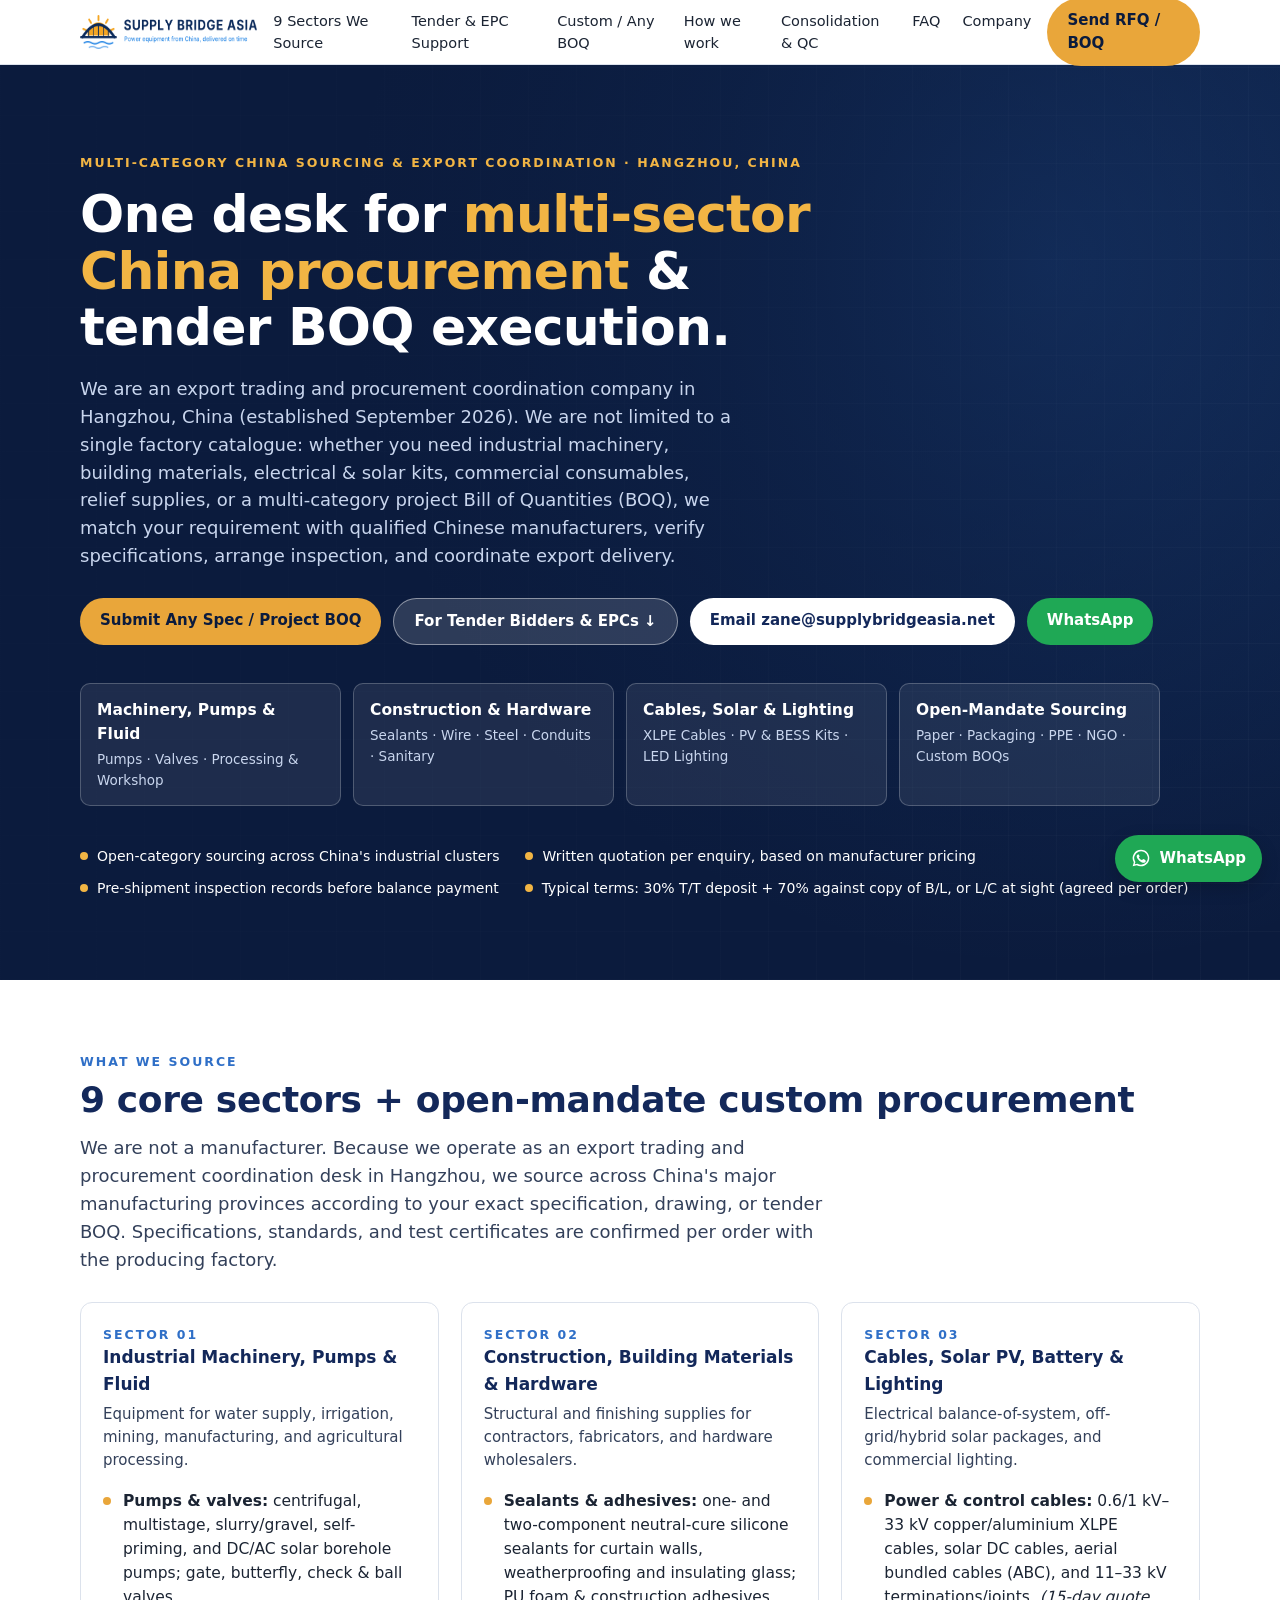
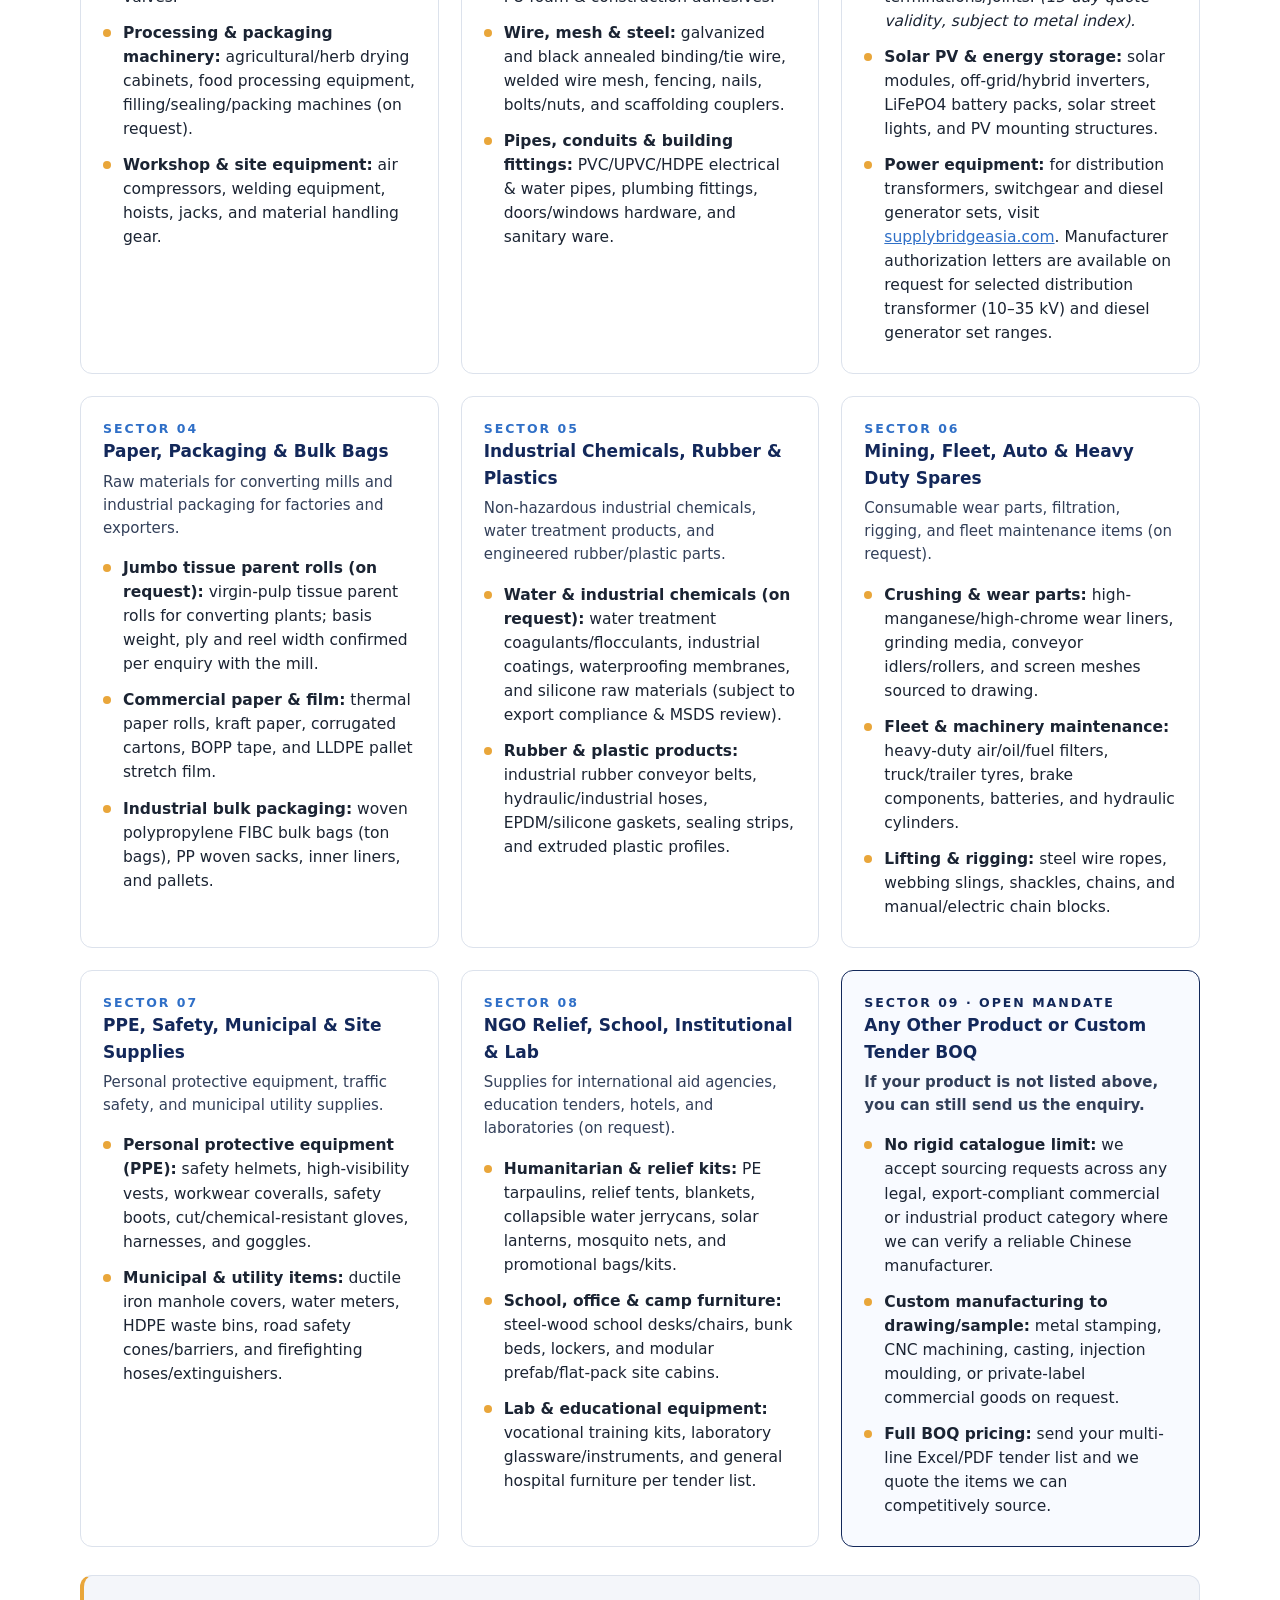
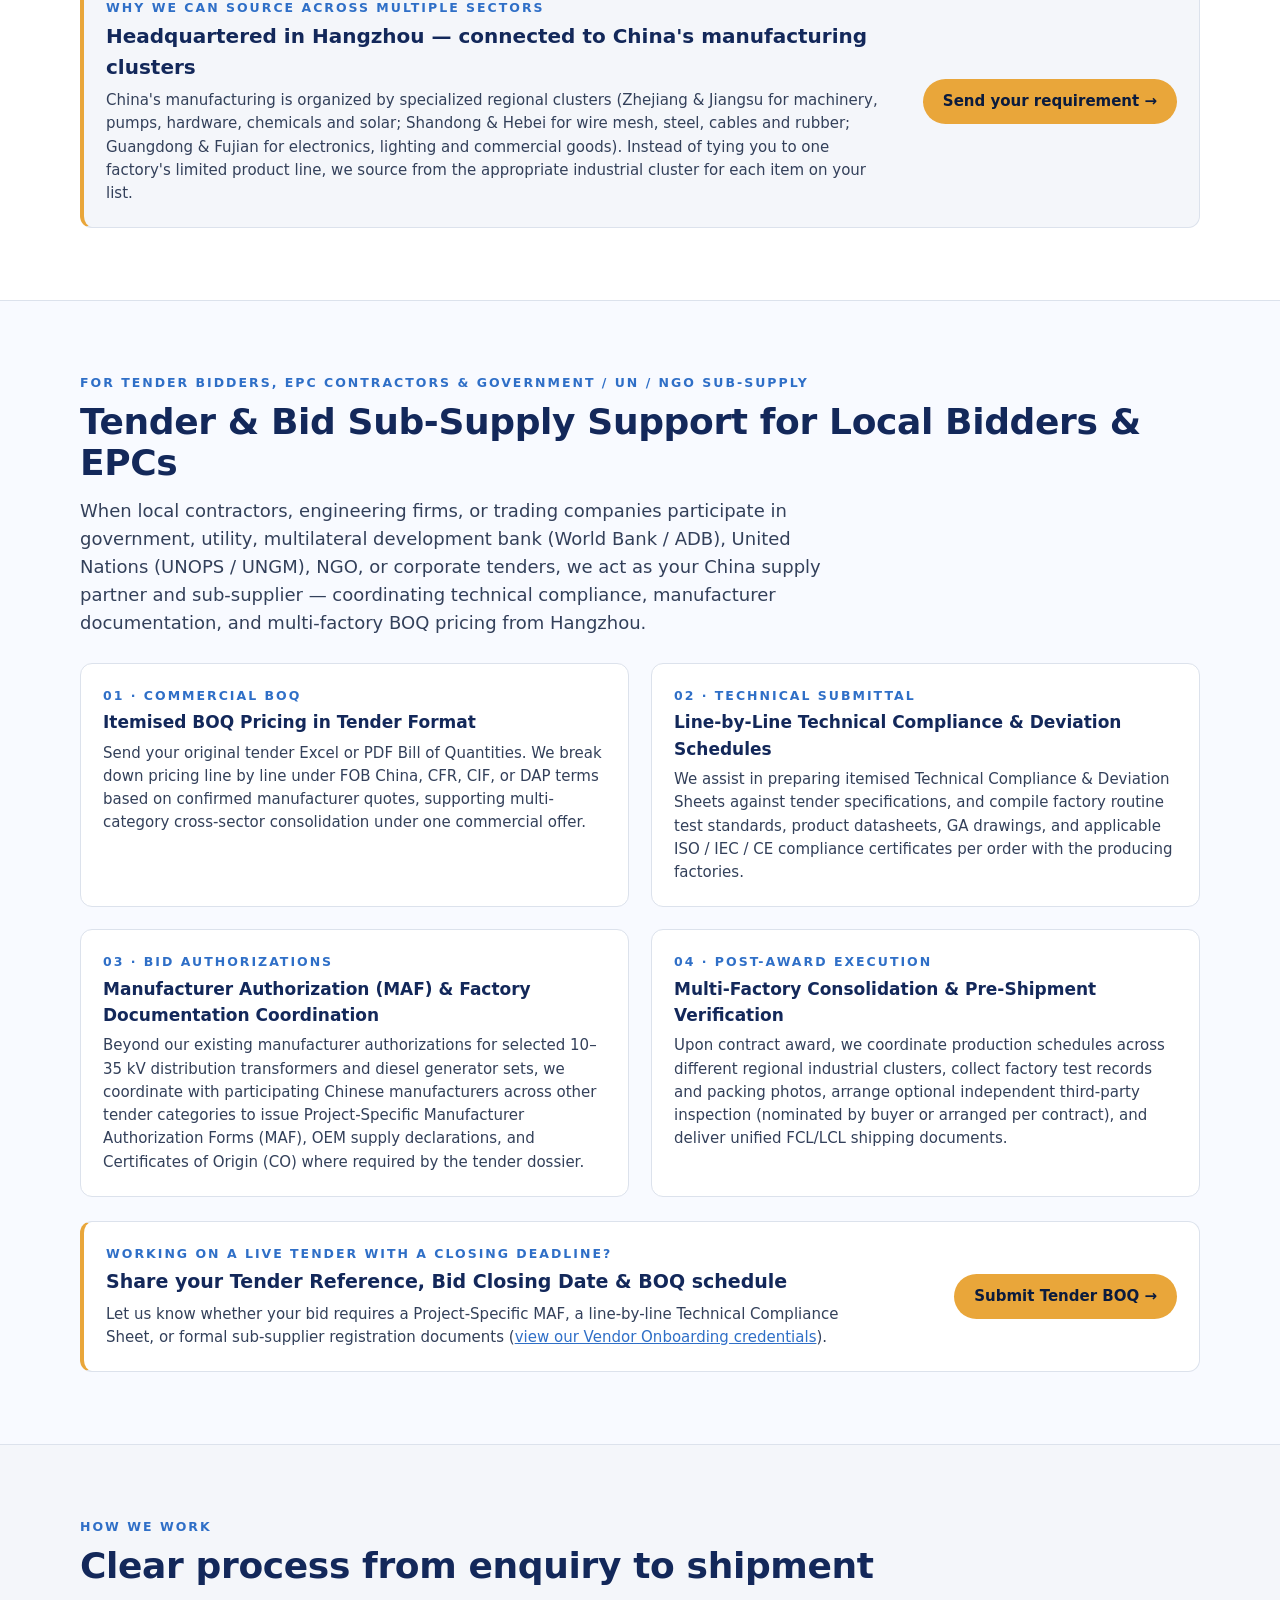
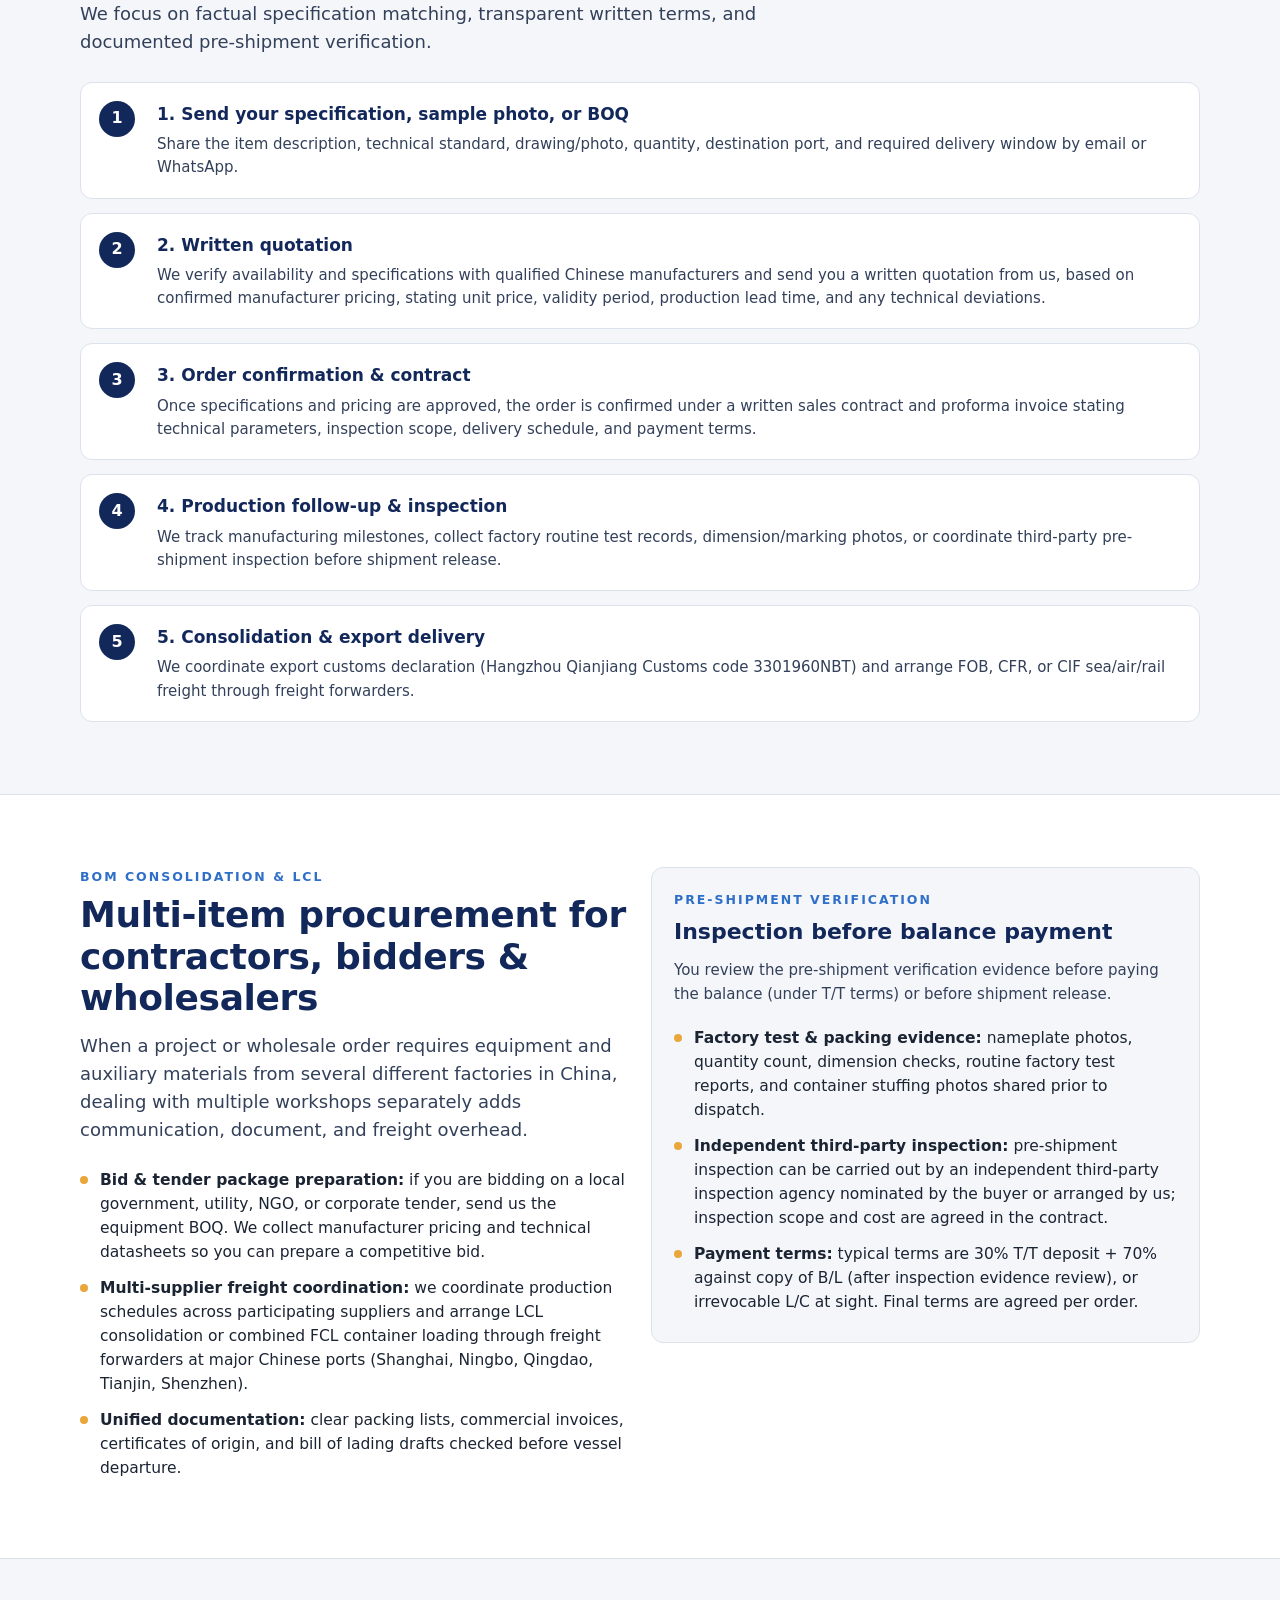
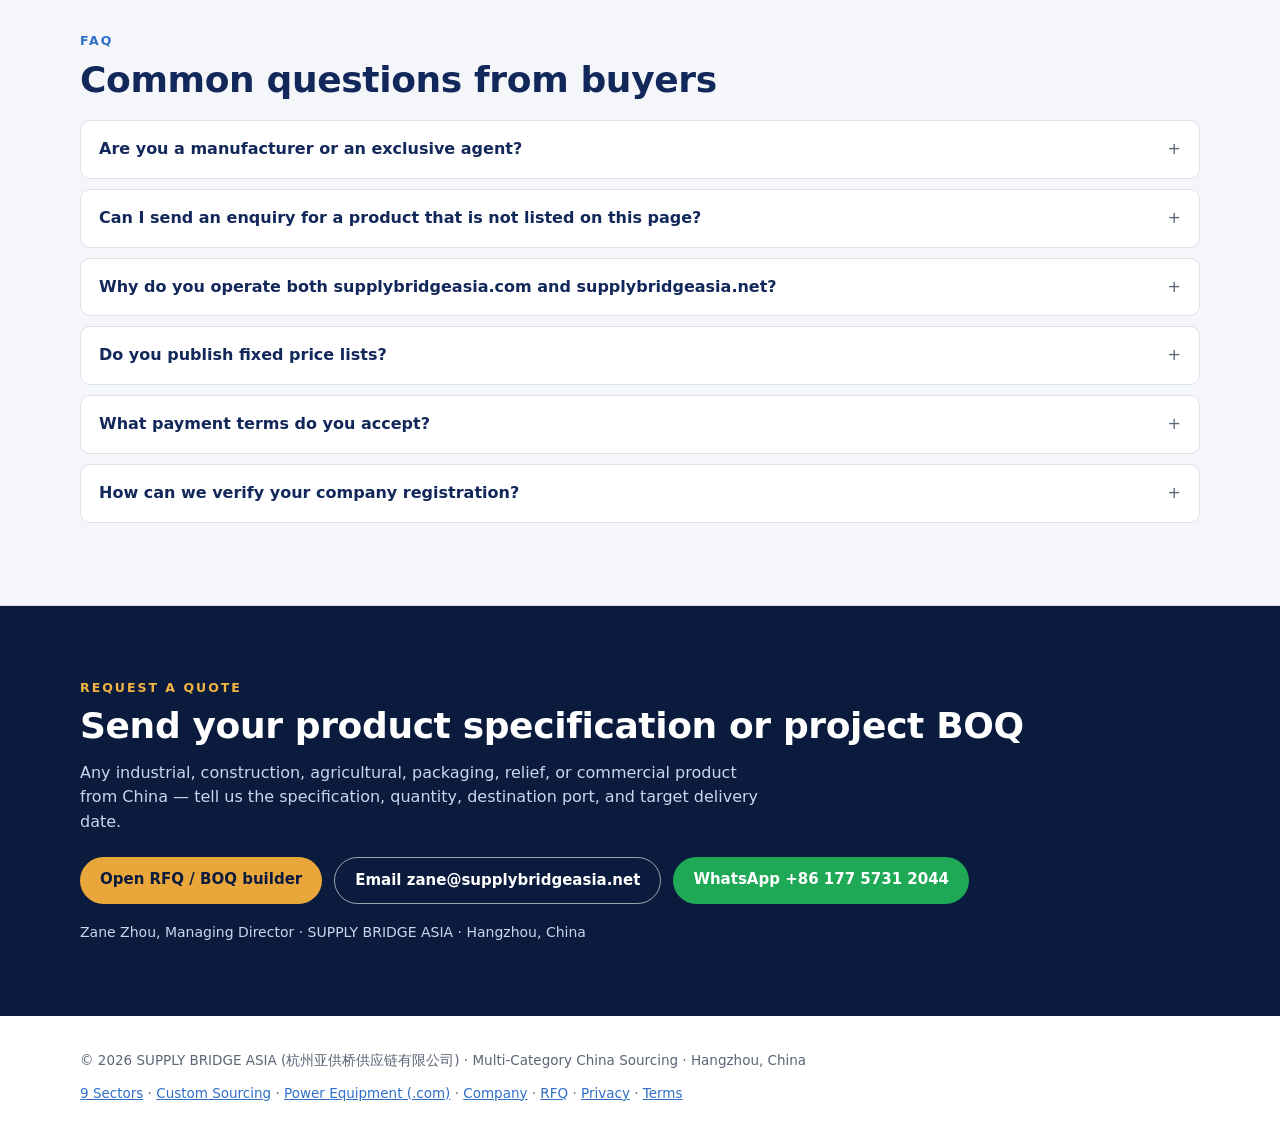
==== commit e652af39: "Add tender sub-supply support, vendor onboarding, and bid BOQ fields" ====
--- a/index.html
+++ b/index.html
@@ -18,6 +18,7 @@
   <a class="logo" href="index.html"><img src="assets/logo_h.png" alt="Supply Bridge Asia"></a>
   <ul>
     <li><a href="#categories">9 Sectors We Source</a></li>
+    <li><a href="#tender-support">Tender &amp; EPC Support</a></li>
     <li><a href="#open-mandate">Custom / Any BOQ</a></li>
     <li><a href="#how">How we work</a></li>
     <li><a href="#consolidation">Consolidation &amp; QC</a></li>
@@ -34,6 +35,7 @@
   <p>We are an export trading and procurement coordination company in Hangzhou, China (established September 2026). We are not limited to a single factory catalogue: whether you need industrial machinery, building materials, electrical &amp; solar kits, commercial consumables, relief supplies, or a multi-category project Bill of Quantities (BOQ), we match your requirement with qualified Chinese manufacturers, verify specifications, arrange inspection, and coordinate export delivery.</p>
   <div class="ctas">
     <a class="btn" href="quote.html">Submit Any Spec / Project BOQ</a>
+    <a class="btn" style="background:rgba(255,255,255,.14);color:#fff;border:1.5px solid rgba(255,255,255,.45)" href="#tender-support">For Tender Bidders &amp; EPCs ↓</a>
     <a class="btn" style="background:#fff;color:#13285A" href="mailto:zane@supplybridgeasia.net?subject=RFQ%20%E2%80%93%20Supply%20Bridge%20Asia">Email zane@supplybridgeasia.net</a>
     <a class="btn wa" href="https://wa.me/8617757312044" target="_blank" rel="noopener">WhatsApp</a>
   </div>
@@ -162,6 +164,44 @@
       <p style="margin-top:6px;max-width:780px">China's manufacturing is organized by specialized regional clusters (Zhejiang &amp; Jiangsu for machinery, pumps, hardware, chemicals and solar; Shandong &amp; Hebei for wire mesh, steel, cables and rubber; Guangdong &amp; Fujian for electronics, lighting and commercial goods). Instead of tying you to one factory's limited product line, we source from the appropriate industrial cluster for each item on your list.</p>
     </div>
     <a class="btn" href="quote.html">Send your requirement →</a>
+  </div>
+</div></section>
+
+<section id="tender-support" style="background:#F8FAFF"><div class="wrap">
+  <div class="kick">For Tender Bidders, EPC Contractors &amp; Government / UN / NGO Sub-Supply</div>
+  <h2>Tender &amp; Bid Sub-Supply Support for Local Bidders &amp; EPCs</h2>
+  <p class="lead">When local contractors, engineering firms, or trading companies participate in government, utility, multilateral development bank (World Bank / ADB), United Nations (UNOPS / UNGM), NGO, or corporate tenders, we act as your China supply partner and sub-supplier — coordinating technical compliance, manufacturer documentation, and multi-factory BOQ pricing from Hangzhou.</p>
+
+  <div class="grid g2" style="margin-top:26px">
+    <div class="card">
+      <div class="kick">01 · Commercial BOQ</div>
+      <h3 style="margin-top:4px">Itemised BOQ Pricing in Tender Format</h3>
+      <p style="margin-top:6px">Send your original tender Excel or PDF Bill of Quantities. We break down pricing line by line under FOB China, CFR, CIF, or DAP terms based on confirmed manufacturer quotes, supporting multi-category cross-sector consolidation under one commercial offer.</p>
+    </div>
+    <div class="card">
+      <div class="kick">02 · Technical Submittal</div>
+      <h3 style="margin-top:4px">Line-by-Line Technical Compliance &amp; Deviation Schedules</h3>
+      <p style="margin-top:6px">We assist in preparing itemised Technical Compliance &amp; Deviation Sheets against tender specifications, and compile factory routine test standards, product datasheets, GA drawings, and applicable ISO / IEC / CE compliance certificates per order with the producing factories.</p>
+    </div>
+    <div class="card">
+      <div class="kick">03 · Bid Authorizations</div>
+      <h3 style="margin-top:4px">Manufacturer Authorization (MAF) &amp; Factory Documentation Coordination</h3>
+      <p style="margin-top:6px">Beyond our existing manufacturer authorizations for selected 10–35 kV distribution transformers and diesel generator sets, we coordinate with participating Chinese manufacturers across other tender categories to issue Project-Specific Manufacturer Authorization Forms (MAF), OEM supply declarations, and Certificates of Origin (CO) where required by the tender dossier.</p>
+    </div>
+    <div class="card">
+      <div class="kick">04 · Post-Award Execution</div>
+      <h3 style="margin-top:4px">Multi-Factory Consolidation &amp; Pre-Shipment Verification</h3>
+      <p style="margin-top:6px">Upon contract award, we coordinate production schedules across different regional industrial clusters, collect factory test records and packing photos, arrange optional independent third-party inspection (nominated by buyer or arranged per contract), and deliver unified FCL/LCL shipping documents.</p>
+    </div>
+  </div>
+
+  <div class="card promise" style="margin-top:24px;background:#fff">
+    <div>
+      <div class="kick">Working on a live tender with a closing deadline?</div>
+      <h3 style="font-size:19px;margin-top:4px">Share your Tender Reference, Bid Closing Date &amp; BOQ schedule</h3>
+      <p style="margin-top:6px;max-width:760px">Let us know whether your bid requires a Project-Specific MAF, a line-by-line Technical Compliance Sheet, or formal sub-supplier registration documents (<a href="company.html#vendor-onboarding">view our Vendor Onboarding credentials</a>).</p>
+    </div>
+    <a class="btn" href="quote.html">Submit Tender BOQ →</a>
   </div>
 </div></section>
 
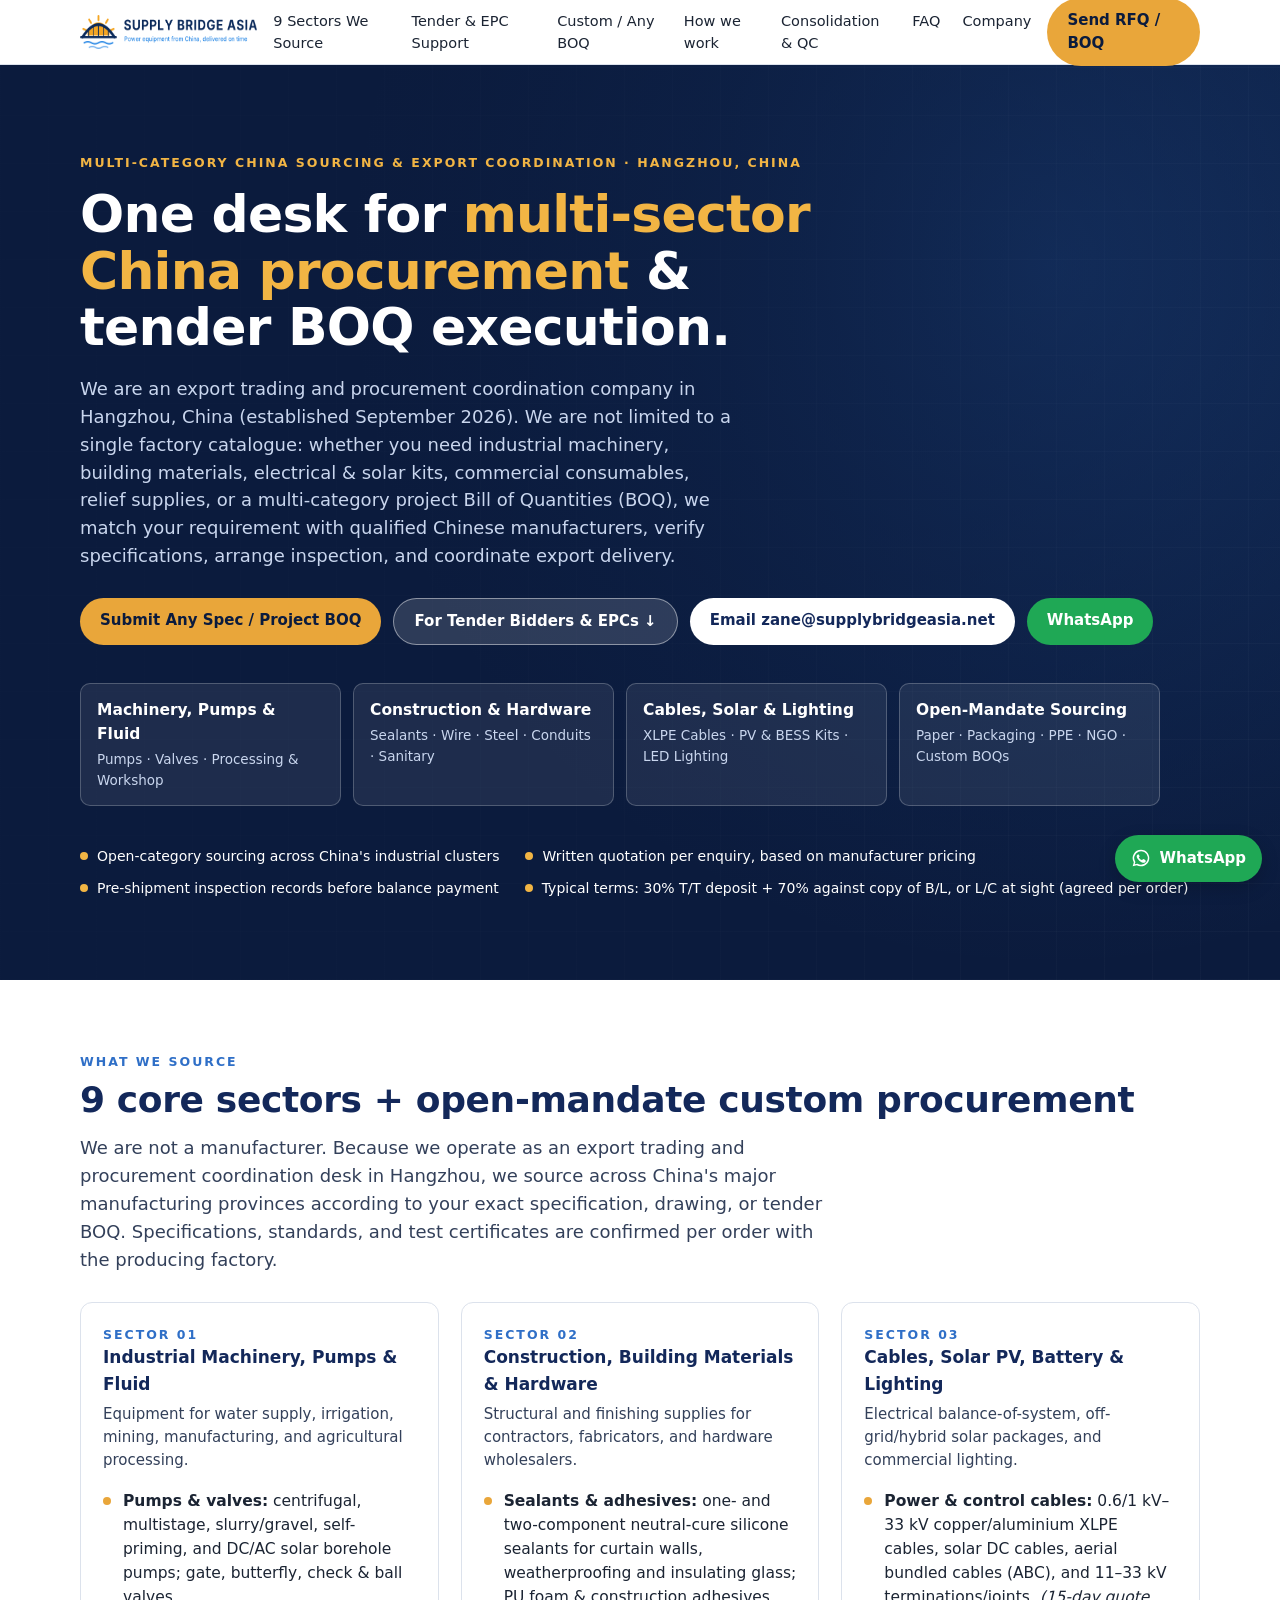
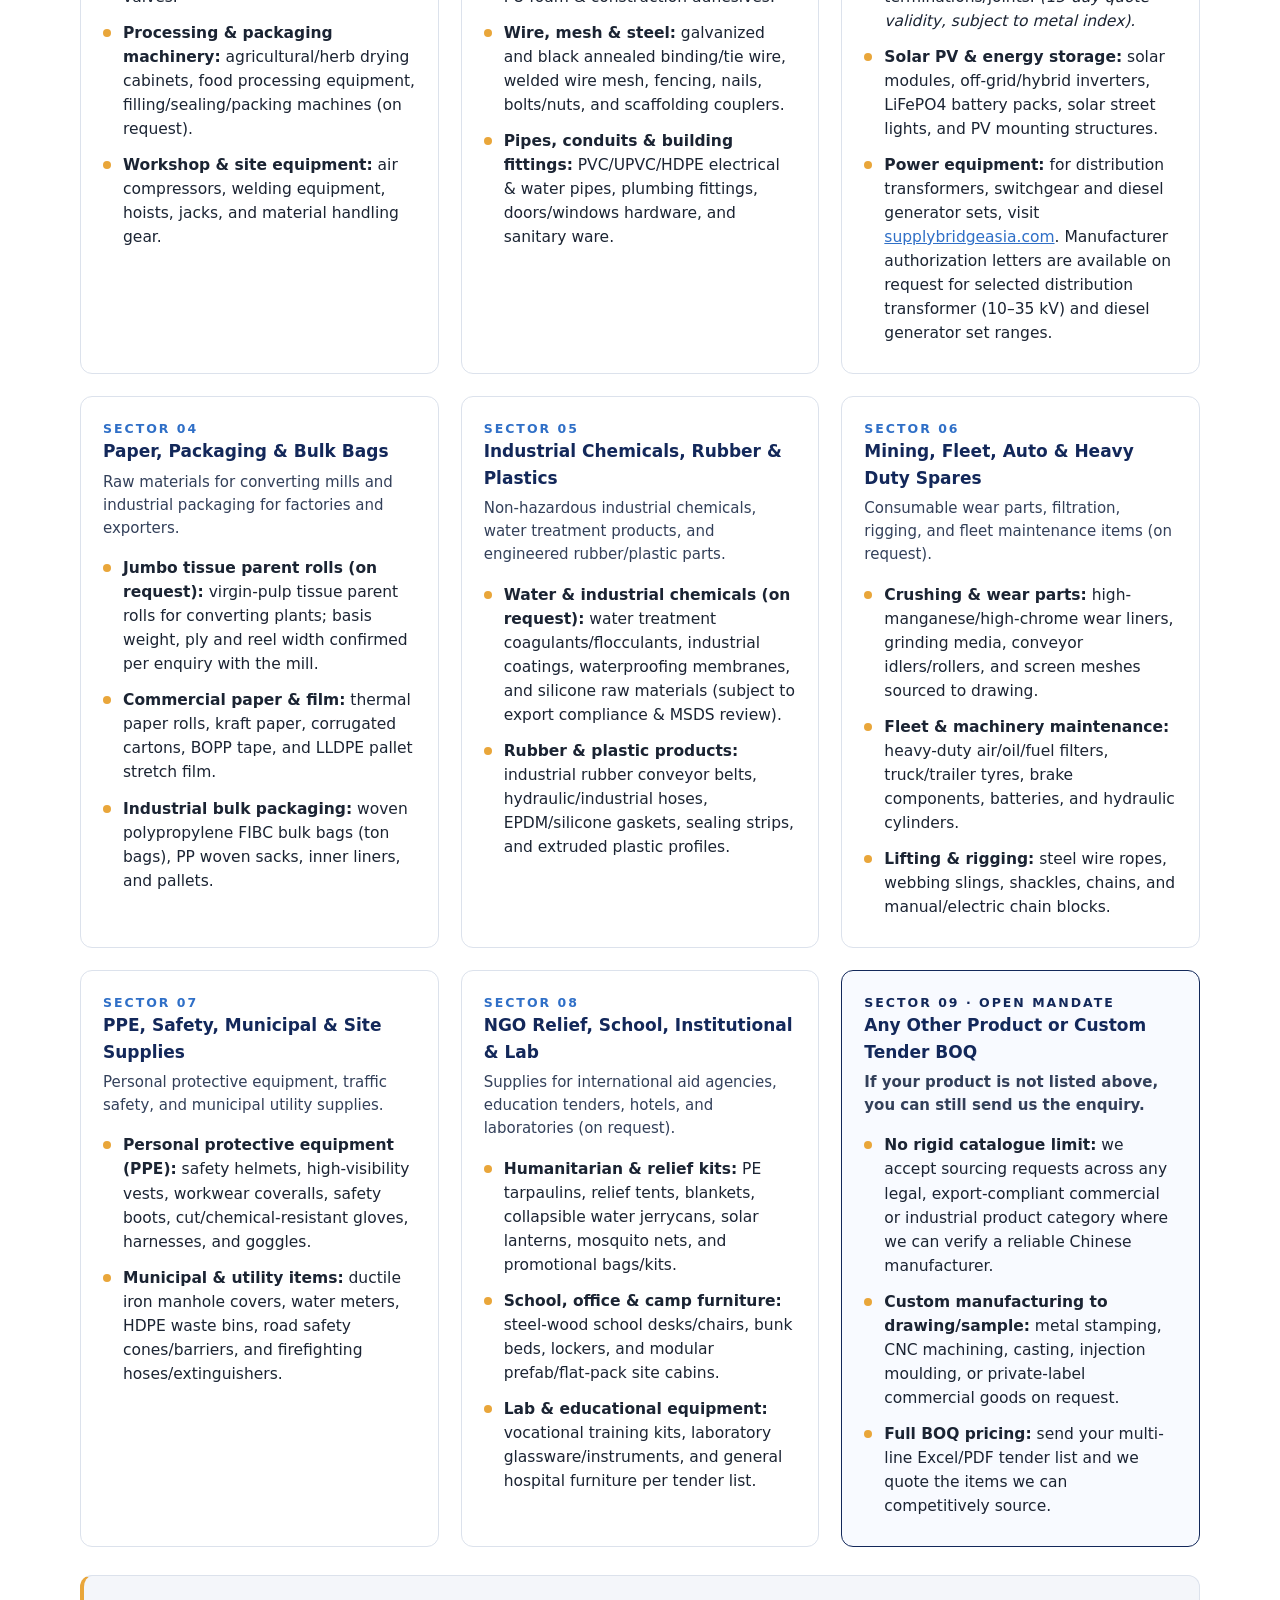
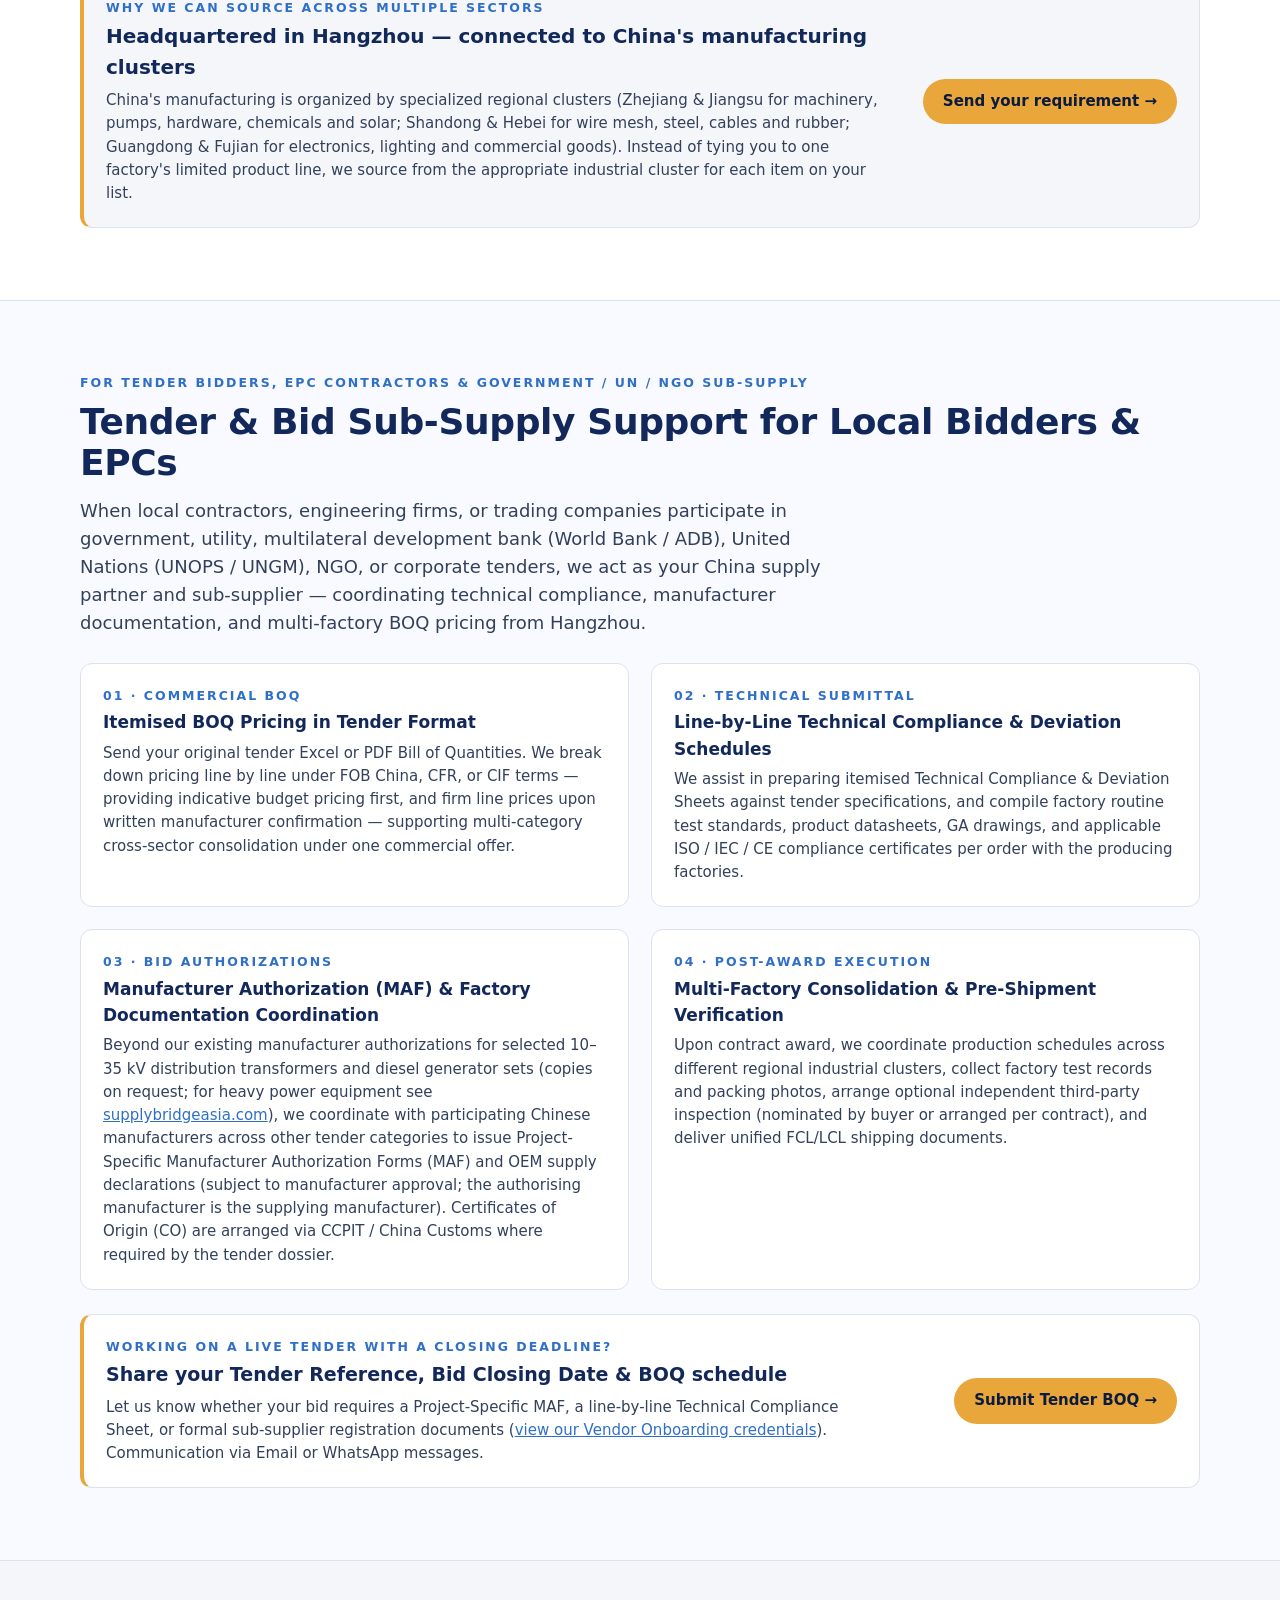
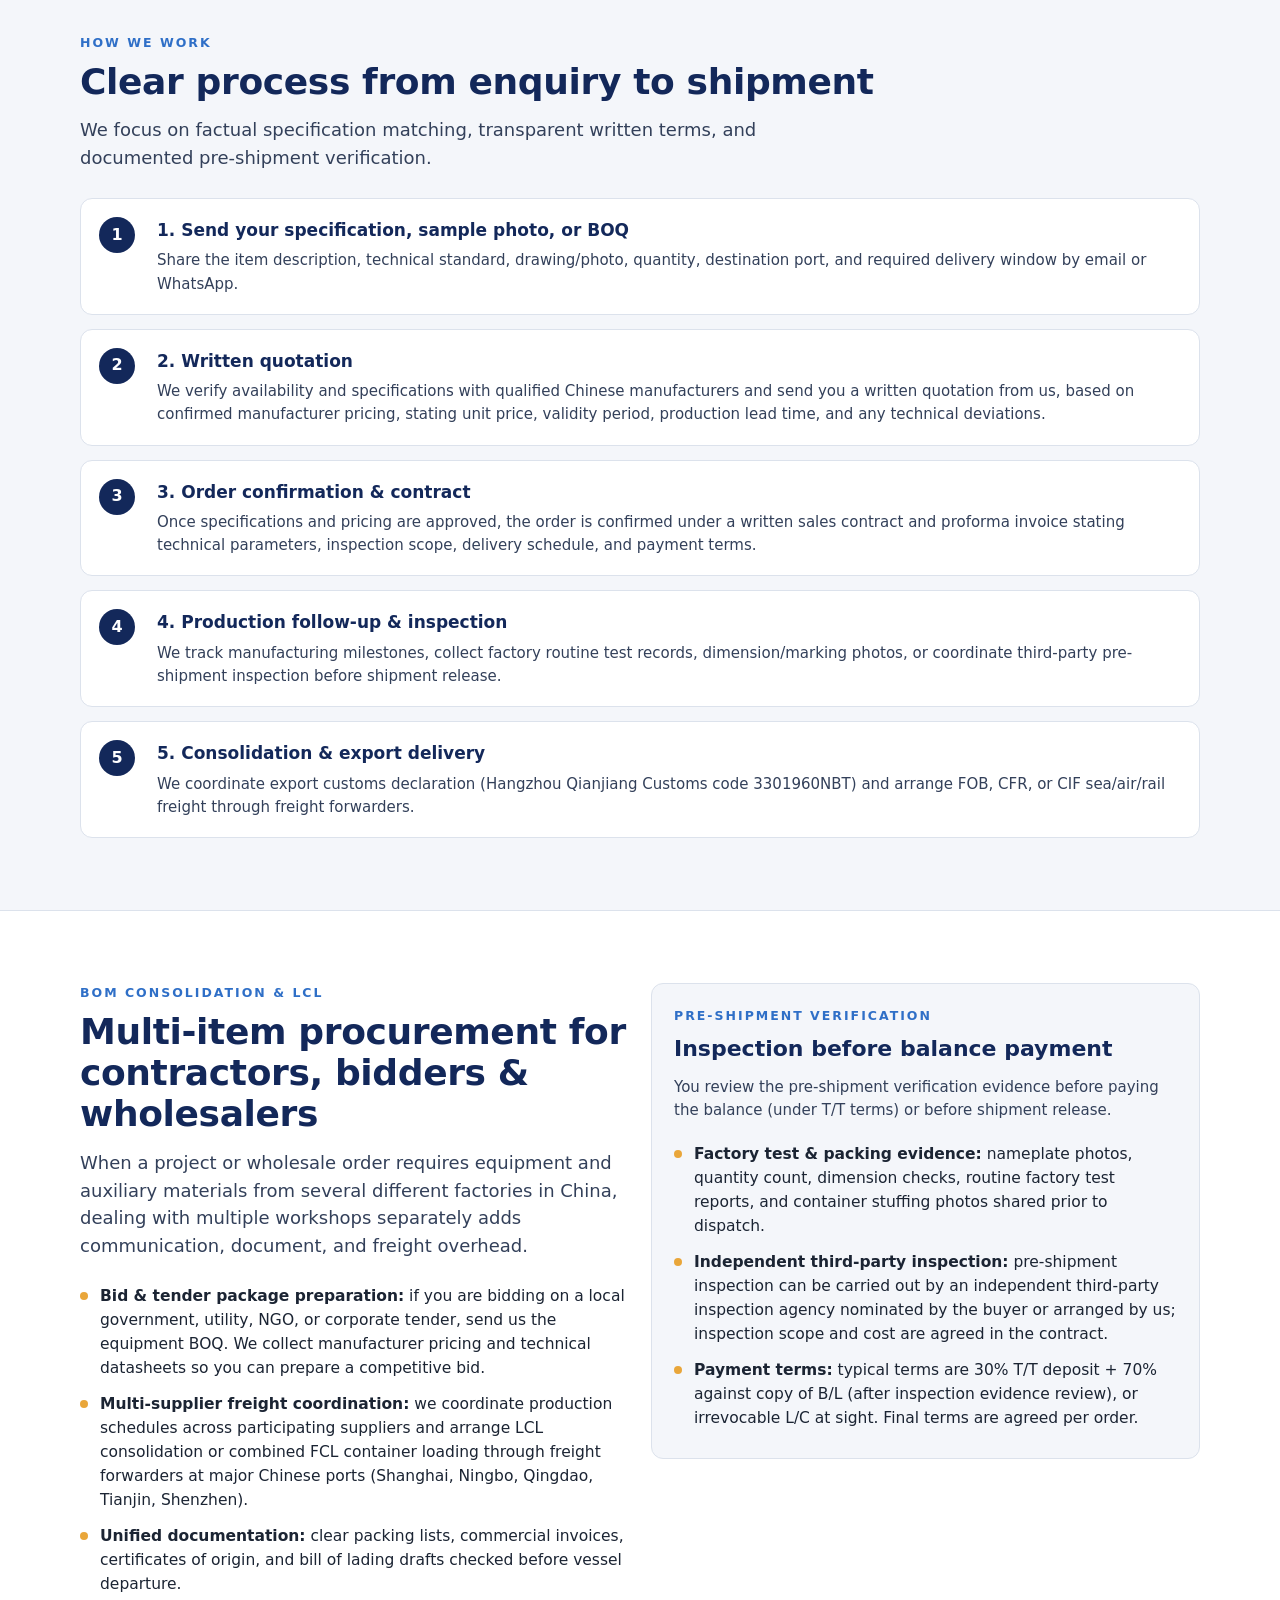
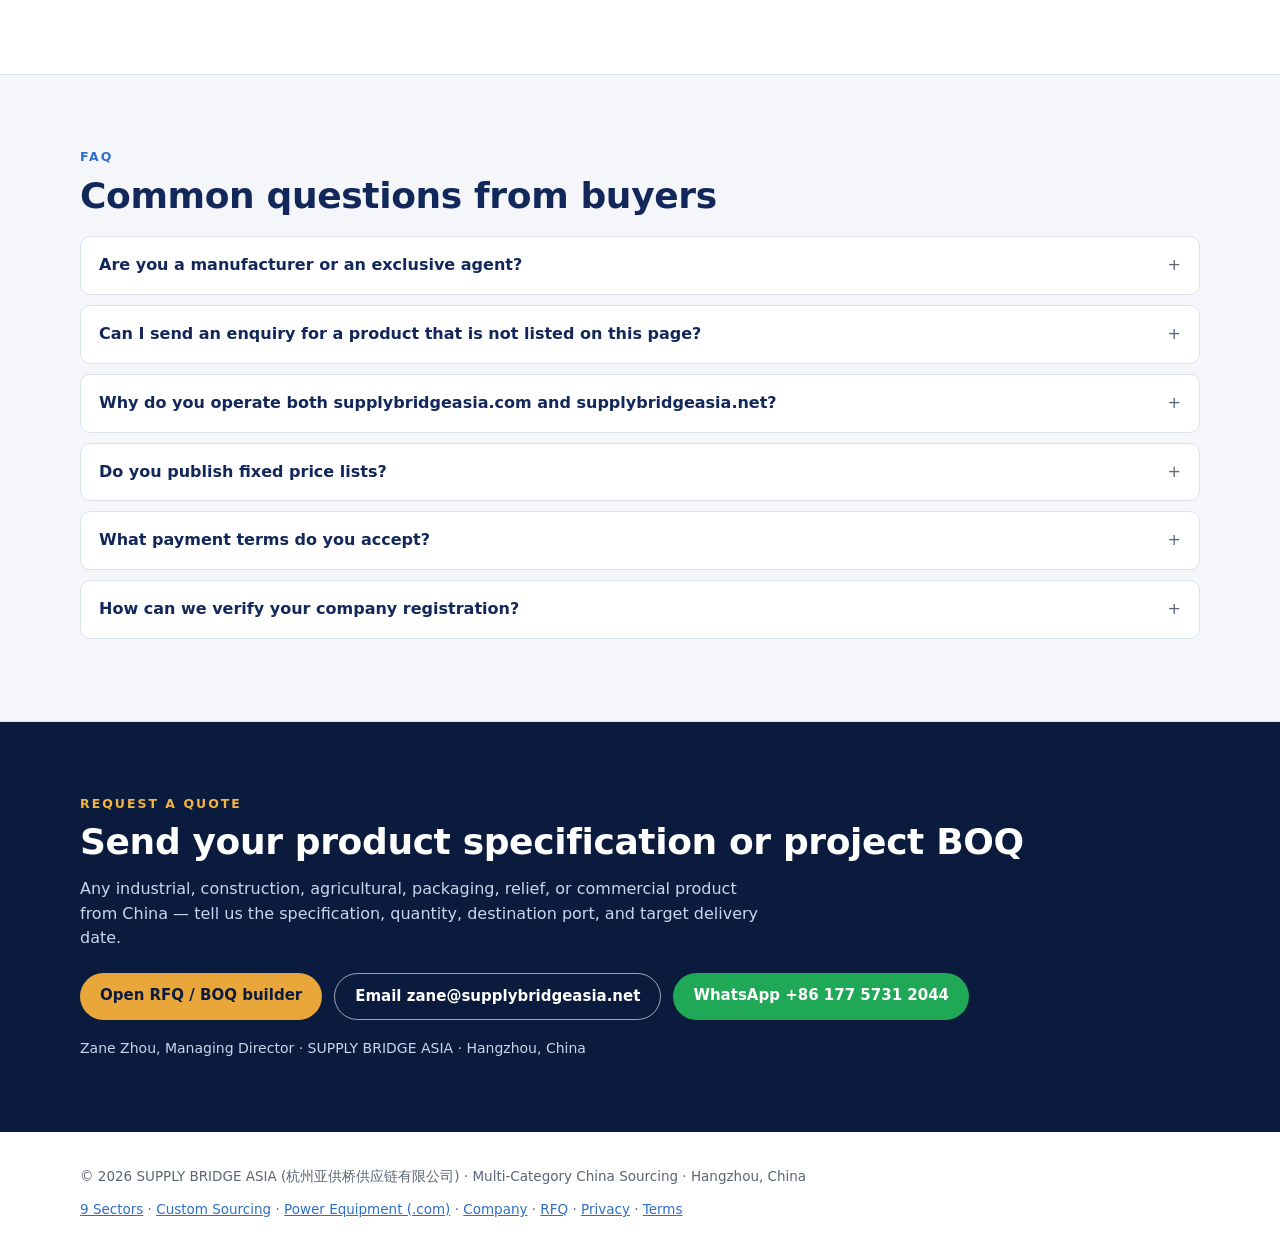
==== commit b529c198: "Apply claude4 compliance fixes for tender sub-supply, vendor onboarding, and bid BOQ fields" ====
--- a/index.html
+++ b/index.html
@@ -176,7 +176,7 @@
     <div class="card">
       <div class="kick">01 · Commercial BOQ</div>
       <h3 style="margin-top:4px">Itemised BOQ Pricing in Tender Format</h3>
-      <p style="margin-top:6px">Send your original tender Excel or PDF Bill of Quantities. We break down pricing line by line under FOB China, CFR, CIF, or DAP terms based on confirmed manufacturer quotes, supporting multi-category cross-sector consolidation under one commercial offer.</p>
+      <p style="margin-top:6px">Send your original tender Excel or PDF Bill of Quantities. We break down pricing line by line under FOB China, CFR, or CIF terms — providing indicative budget pricing first, and firm line prices upon written manufacturer confirmation — supporting multi-category cross-sector consolidation under one commercial offer.</p>
     </div>
     <div class="card">
       <div class="kick">02 · Technical Submittal</div>
@@ -186,7 +186,7 @@
     <div class="card">
       <div class="kick">03 · Bid Authorizations</div>
       <h3 style="margin-top:4px">Manufacturer Authorization (MAF) &amp; Factory Documentation Coordination</h3>
-      <p style="margin-top:6px">Beyond our existing manufacturer authorizations for selected 10–35 kV distribution transformers and diesel generator sets, we coordinate with participating Chinese manufacturers across other tender categories to issue Project-Specific Manufacturer Authorization Forms (MAF), OEM supply declarations, and Certificates of Origin (CO) where required by the tender dossier.</p>
+      <p style="margin-top:6px">Beyond our existing manufacturer authorizations for selected 10–35 kV distribution transformers and diesel generator sets (copies on request; for heavy power equipment see <a href="https://supplybridgeasia.com" target="_blank" rel="noopener">supplybridgeasia.com</a>), we coordinate with participating Chinese manufacturers across other tender categories to issue Project-Specific Manufacturer Authorization Forms (MAF) and OEM supply declarations (subject to manufacturer approval; the authorising manufacturer is the supplying manufacturer). Certificates of Origin (CO) are arranged via CCPIT / China Customs where required by the tender dossier.</p>
     </div>
     <div class="card">
       <div class="kick">04 · Post-Award Execution</div>
@@ -199,7 +199,7 @@
     <div>
       <div class="kick">Working on a live tender with a closing deadline?</div>
       <h3 style="font-size:19px;margin-top:4px">Share your Tender Reference, Bid Closing Date &amp; BOQ schedule</h3>
-      <p style="margin-top:6px;max-width:760px">Let us know whether your bid requires a Project-Specific MAF, a line-by-line Technical Compliance Sheet, or formal sub-supplier registration documents (<a href="company.html#vendor-onboarding">view our Vendor Onboarding credentials</a>).</p>
+      <p style="margin-top:6px;max-width:760px">Let us know whether your bid requires a Project-Specific MAF, a line-by-line Technical Compliance Sheet, or formal sub-supplier registration documents (<a href="company.html#vendor-onboarding">view our Vendor Onboarding credentials</a>). Communication via Email or WhatsApp messages.</p>
     </div>
     <a class="btn" href="quote.html">Submit Tender BOQ →</a>
   </div>
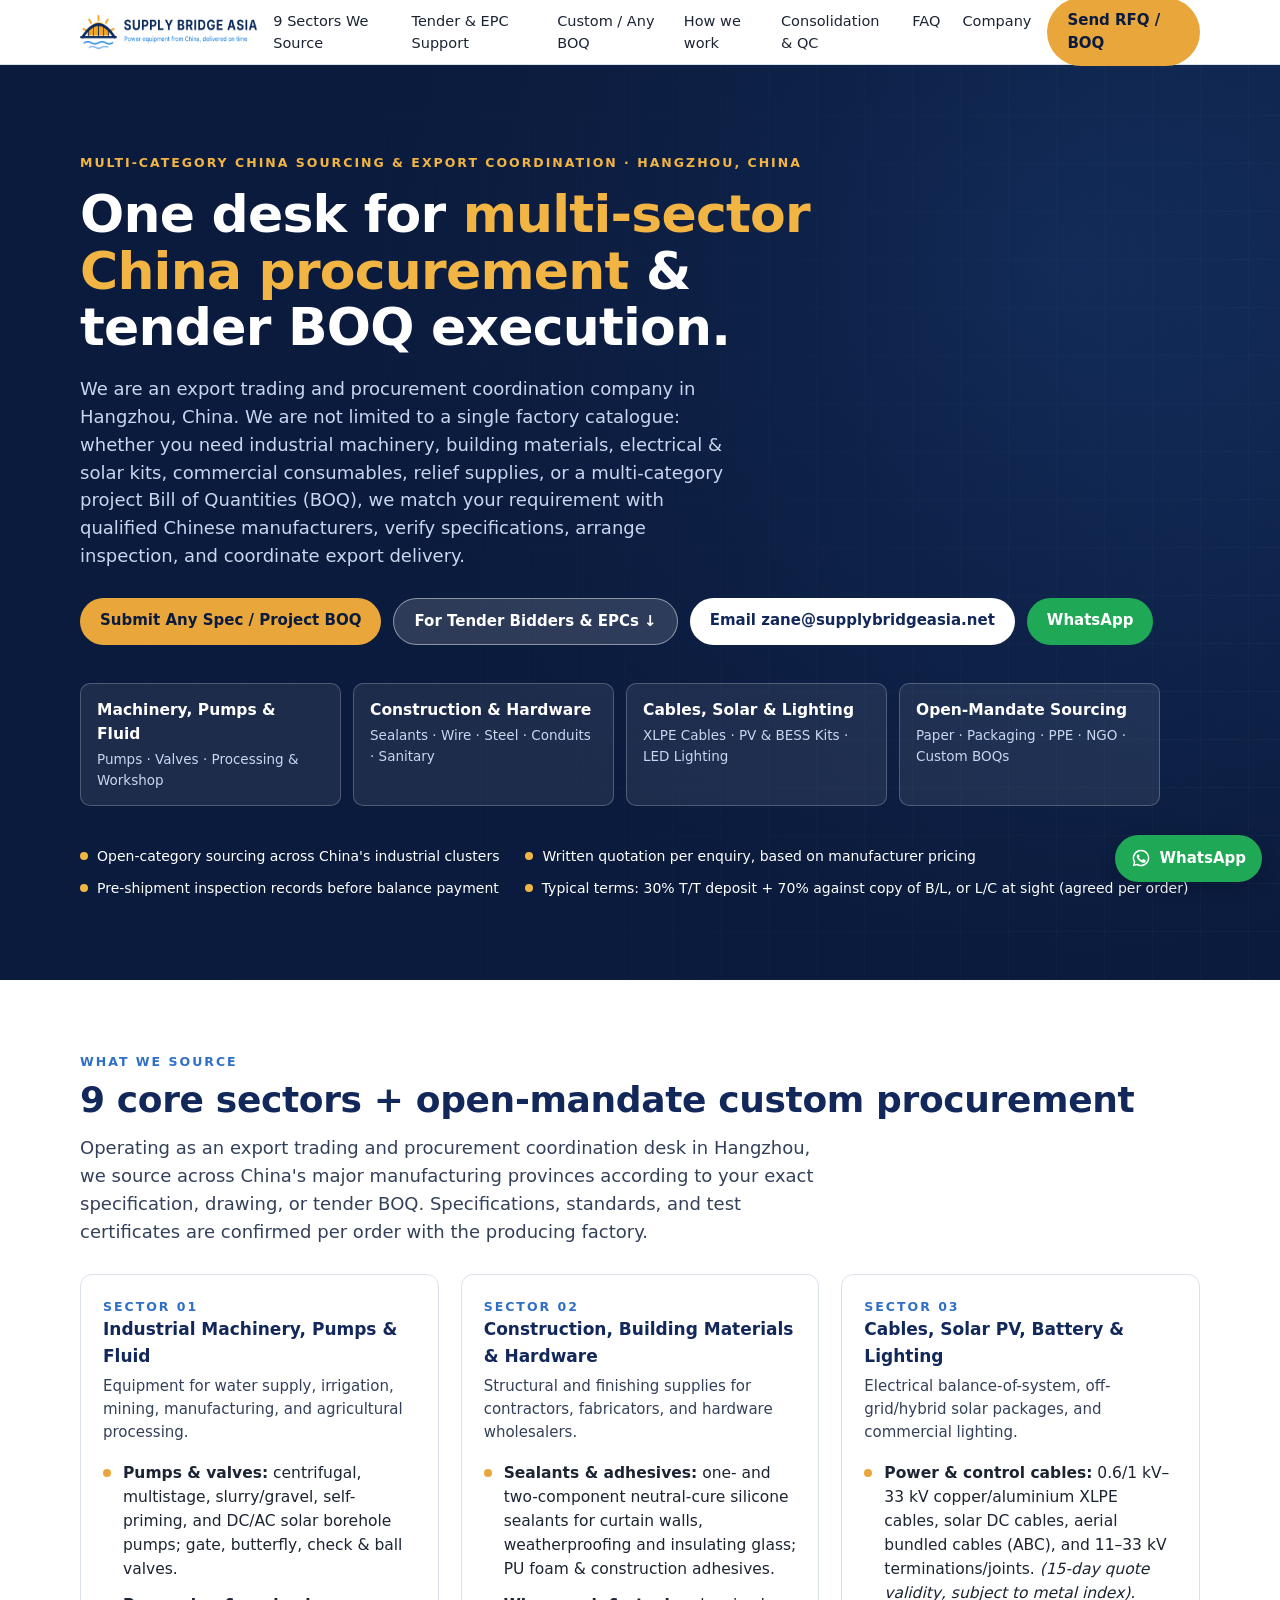
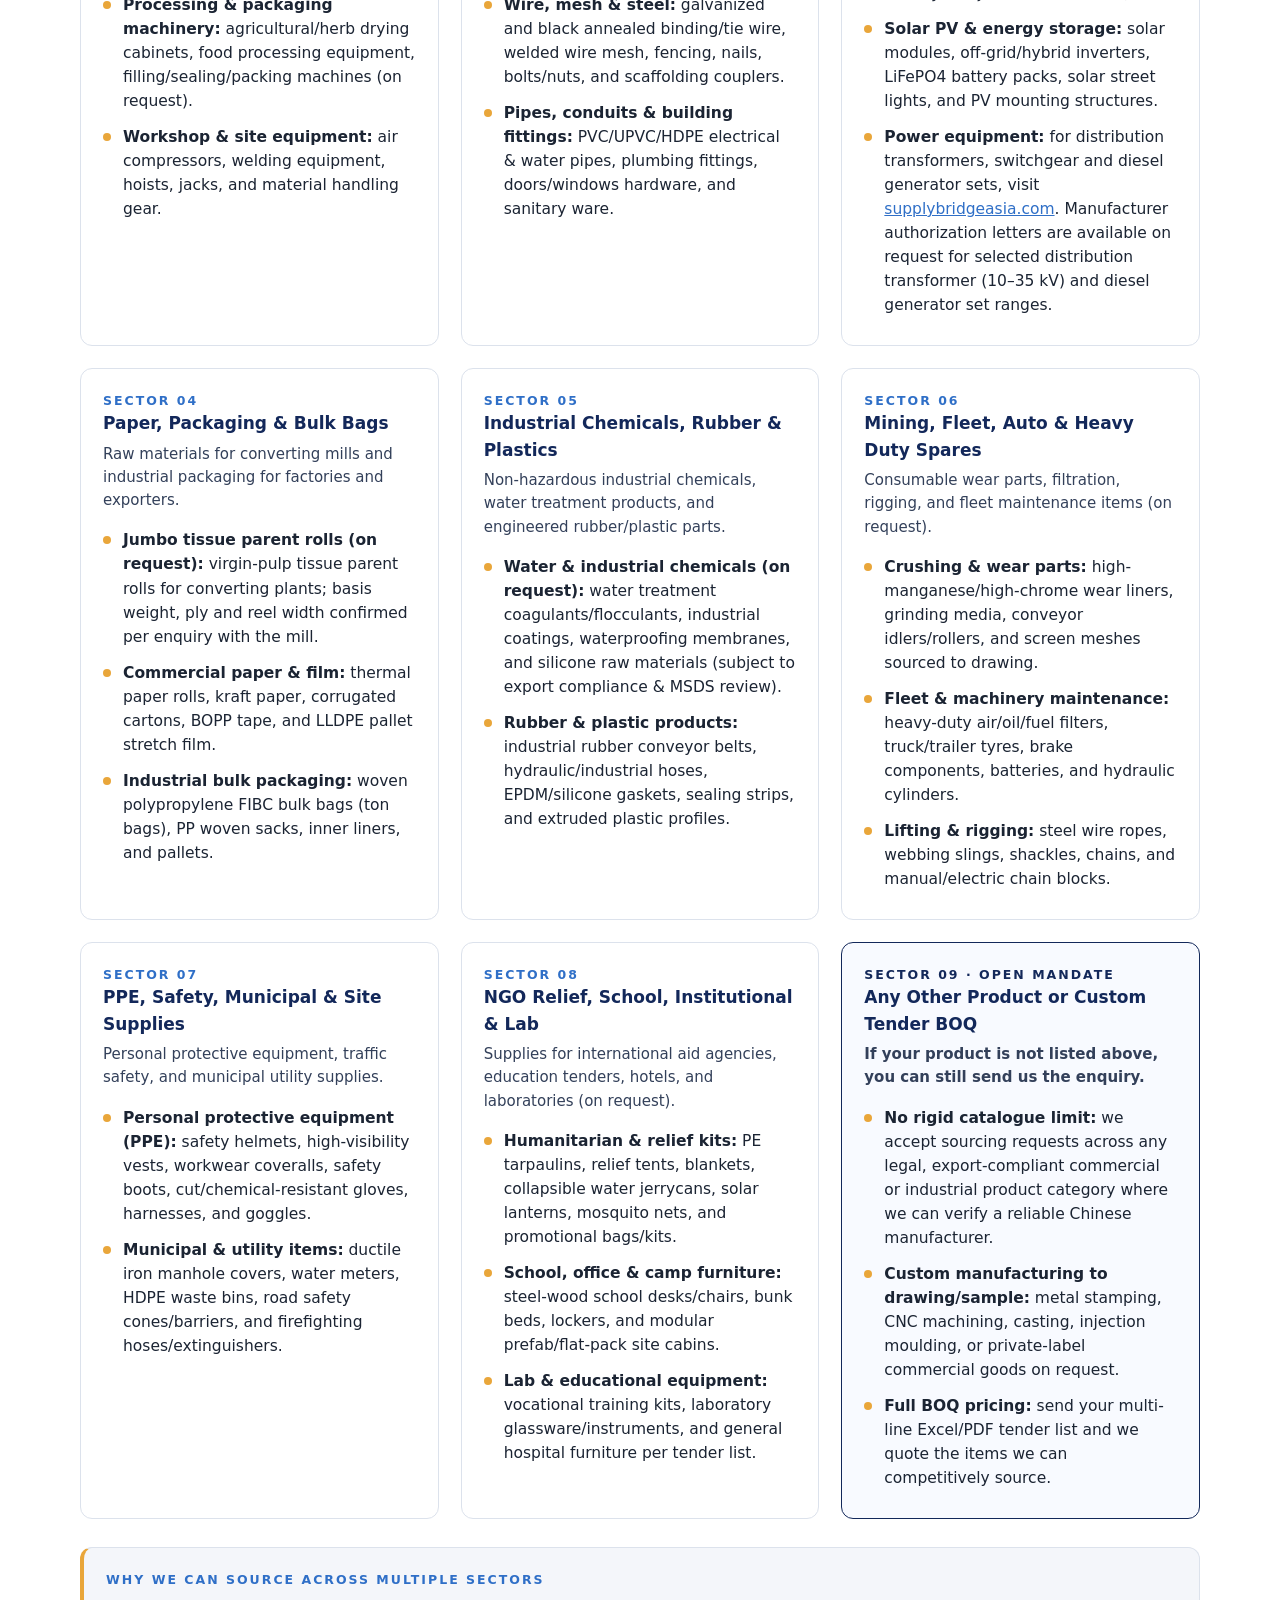
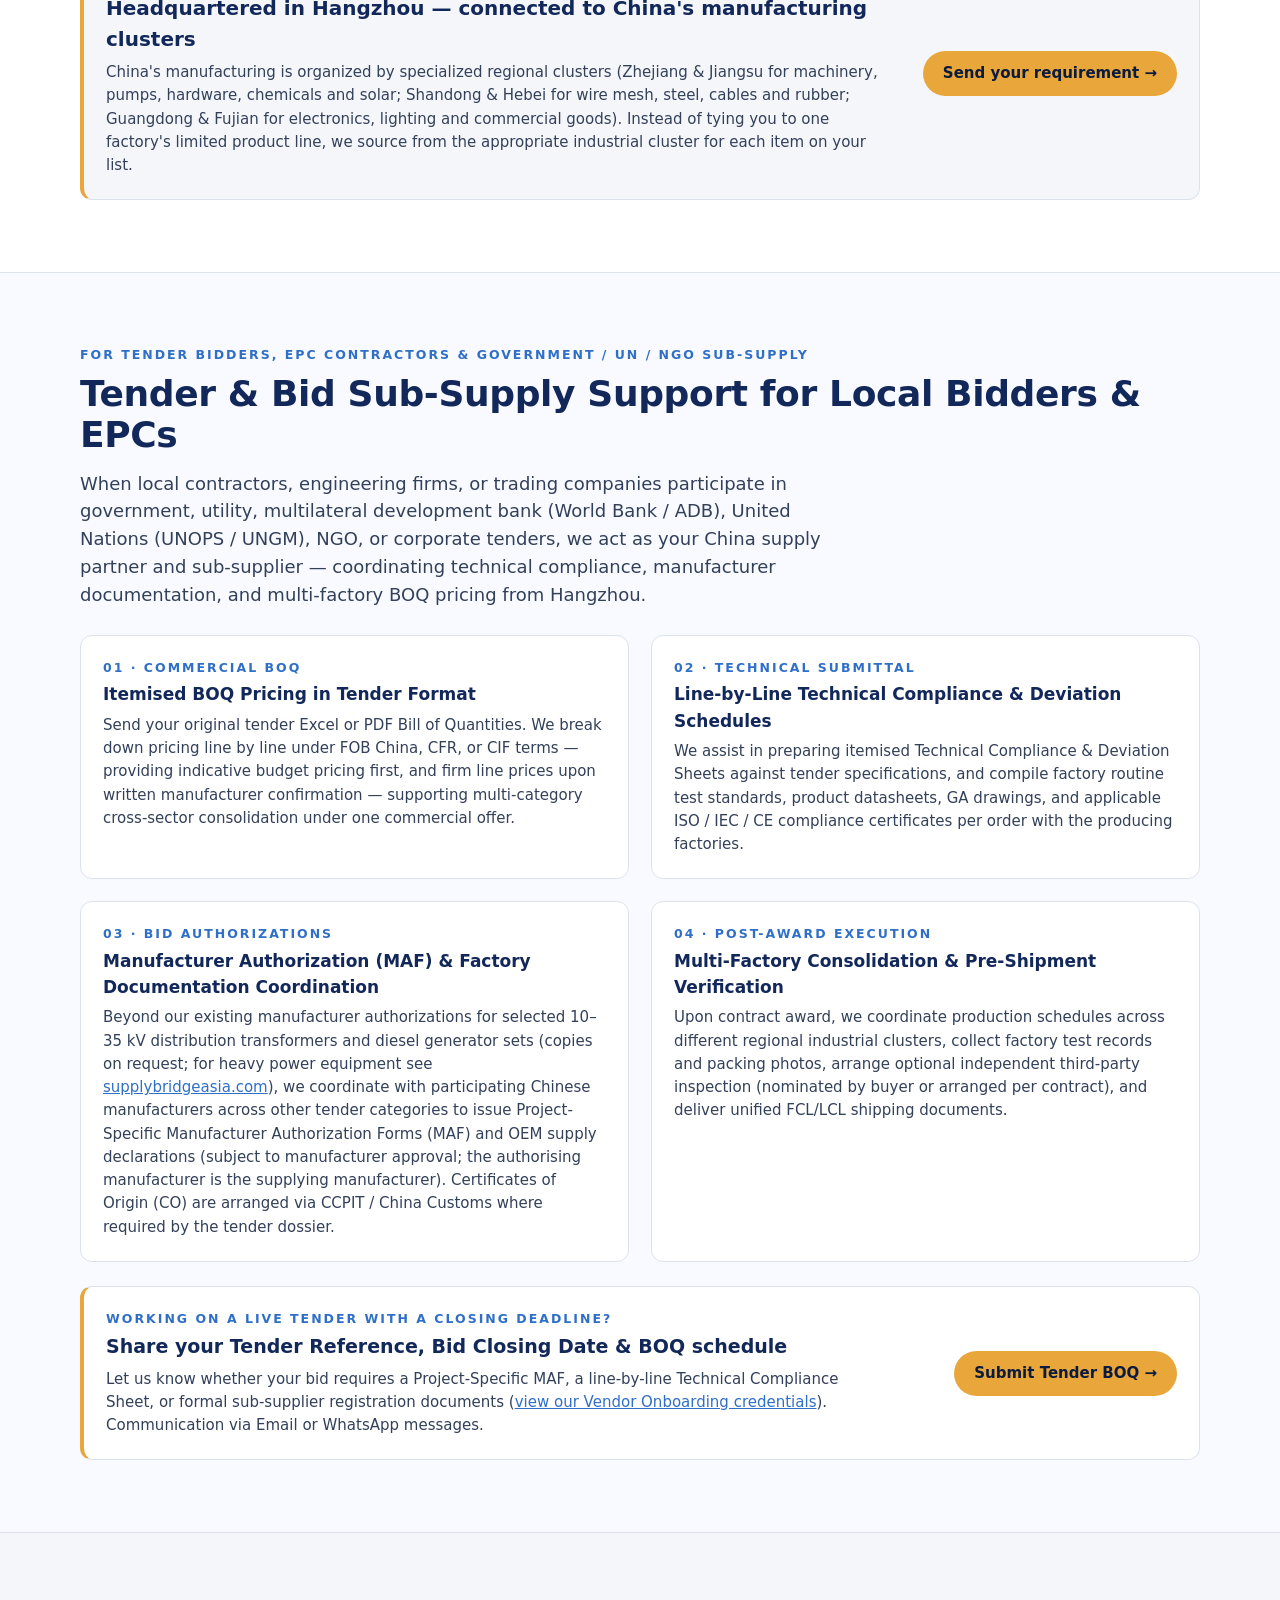
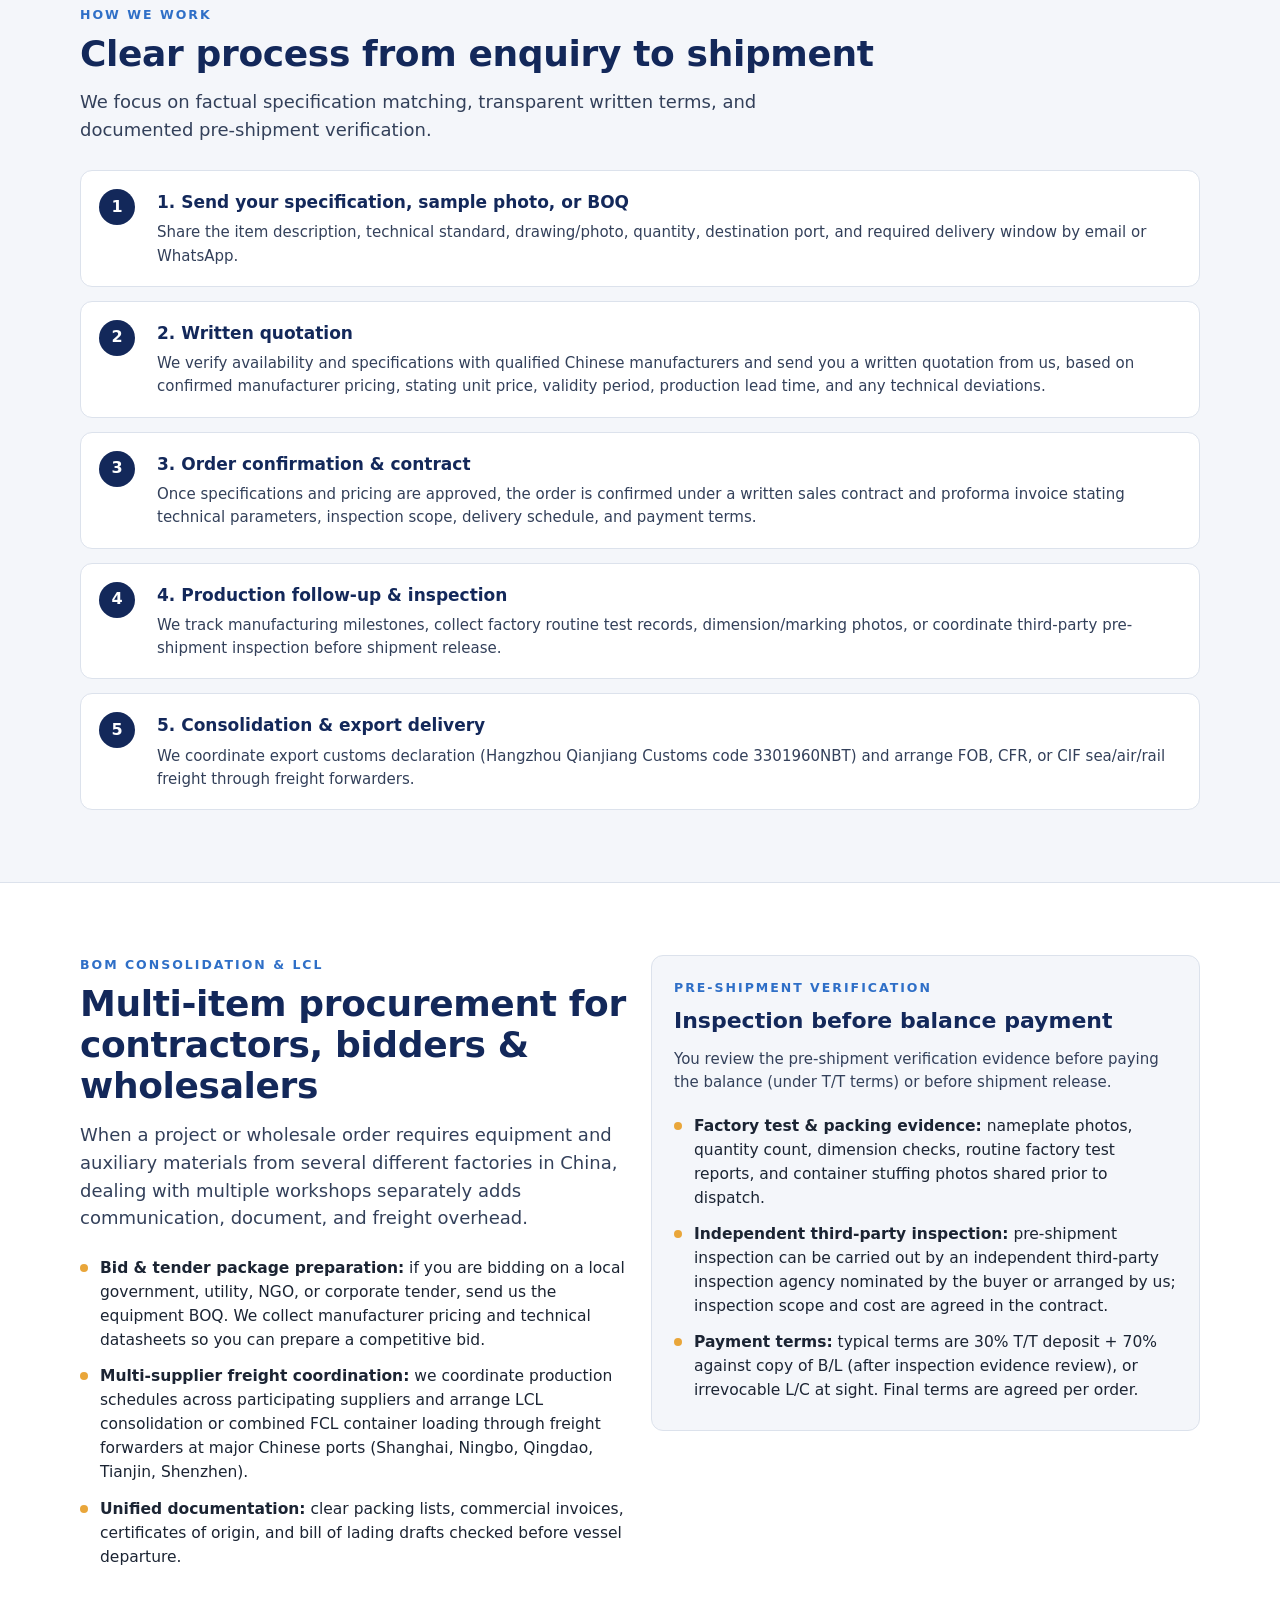
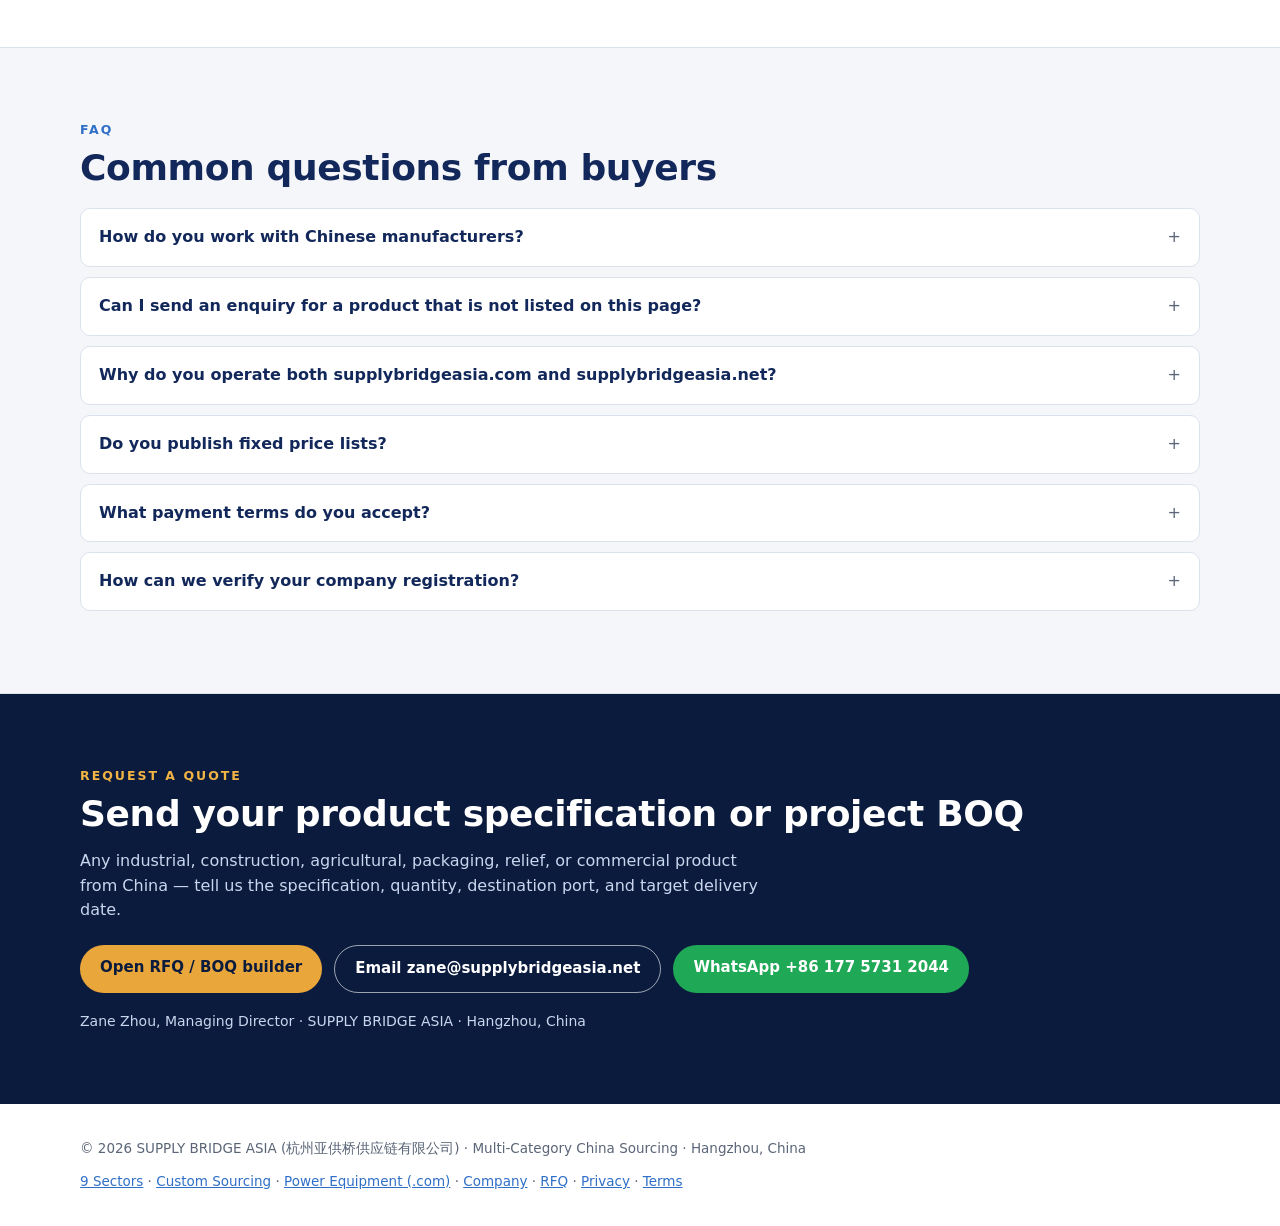
==== commit 90a2bad9: "Remove negative self-framing in index and company pages" ====
--- a/index.html
+++ b/index.html
@@ -32,7 +32,7 @@
 <section class="hero"><div class="bg"></div><div class="wrap">
   <div class="kick" style="color:#F2B544">Multi-Category China Sourcing &amp; Export Coordination · Hangzhou, China</div>
   <h1 style="margin-top:14px">One desk for <em>multi-sector China procurement</em> &amp; tender BOQ execution.</h1>
-  <p>We are an export trading and procurement coordination company in Hangzhou, China (established September 2026). We are not limited to a single factory catalogue: whether you need industrial machinery, building materials, electrical &amp; solar kits, commercial consumables, relief supplies, or a multi-category project Bill of Quantities (BOQ), we match your requirement with qualified Chinese manufacturers, verify specifications, arrange inspection, and coordinate export delivery.</p>
+  <p>We are an export trading and procurement coordination company in Hangzhou, China. We are not limited to a single factory catalogue: whether you need industrial machinery, building materials, electrical &amp; solar kits, commercial consumables, relief supplies, or a multi-category project Bill of Quantities (BOQ), we match your requirement with qualified Chinese manufacturers, verify specifications, arrange inspection, and coordinate export delivery.</p>
   <div class="ctas">
     <a class="btn" href="quote.html">Submit Any Spec / Project BOQ</a>
     <a class="btn" style="background:rgba(255,255,255,.14);color:#fff;border:1.5px solid rgba(255,255,255,.45)" href="#tender-support">For Tender Bidders &amp; EPCs ↓</a>
@@ -56,7 +56,7 @@
 <section id="categories"><div class="wrap">
   <div class="kick">What we source</div>
   <h2>9 core sectors + open-mandate custom procurement</h2>
-  <p class="lead">We are not a manufacturer. Because we operate as an export trading and procurement coordination desk in Hangzhou, we source across China's major manufacturing provinces according to your exact specification, drawing, or tender BOQ. Specifications, standards, and test certificates are confirmed per order with the producing factory.</p>
+  <p class="lead">Operating as an export trading and procurement coordination desk in Hangzhou, we source across China's major manufacturing provinces according to your exact specification, drawing, or tender BOQ. Specifications, standards, and test certificates are confirmed per order with the producing factory.</p>
 
   <div class="grid g3" style="margin-top:28px">
     <div class="card" id="sec-machinery">
@@ -247,7 +247,7 @@
   <div class="kick">FAQ</div>
   <h2>Common questions from buyers</h2>
   <div class="faq" style="margin-top:20px">
-    <details><summary>Are you a manufacturer or an exclusive agent?</summary><p>No. SUPPLY BRIDGE ASIA (杭州亚供桥供应链有限公司) is a trading and procurement coordination company established in September 2026 in Hangzhou, China. For selected distribution transformers (10–35 kV) and diesel generator sets, we hold manufacturer authorizations (letters available on request). For all other industrial, construction, chemical, packaging, and commercial categories, we work with Chinese manufacturers on a per-project sourcing and coordination basis, confirming specifications and certificates per order with the producing factory.</p></details>
+    <details><summary>How do you work with Chinese manufacturers?</summary><p>SUPPLY BRIDGE ASIA (杭州亚供桥供应链有限公司) is a trading and procurement coordination company based in Hangzhou, China. For selected distribution transformers (10–35 kV) and diesel generator sets, we hold direct manufacturer authorizations (letters available on request). For all other industrial, construction, chemical, packaging, and commercial categories, we work with Chinese manufacturers on a per-project sourcing and coordination basis, confirming specifications and certificates per order with the producing factory.</p></details>
     <details><summary>Can I send an enquiry for a product that is not listed on this page?</summary><p>Yes. The 9 sectors above are examples of common requests, not a restrictive limit. As long as the product is legal and export-compliant from China, you can send us your specification, target quantity, or sample photo, and we will check availability and pricing with suitable Chinese manufacturers.</p></details>
     <details><summary>Why do you operate both supplybridgeasia.com and supplybridgeasia.net?</summary><p>Both domains belong to the same legal company, <b>SUPPLY BRIDGE ASIA (杭州亚供桥供应链有限公司)</b>. <a href="https://supplybridgeasia.com">supplybridgeasia.com</a> is dedicated to our Power Equipment line (transformers, switchgear, and generator sets), while <b>supplybridgeasia.net</b> serves our multi-category Industrial, Commercial &amp; Project Sourcing requests across all sectors.</p></details>
     <details><summary>Do you publish fixed price lists?</summary><p>No fixed price list is published on this portal because raw material costs (copper, aluminium, silicone monomer, steel, wood pulp, resins) and custom specifications vary by order. Every enquiry receives a written quotation from us, based on confirmed manufacturer pricing, with a clear validity period (typically 15 days for copper/aluminium cables and transformers).</p></details>
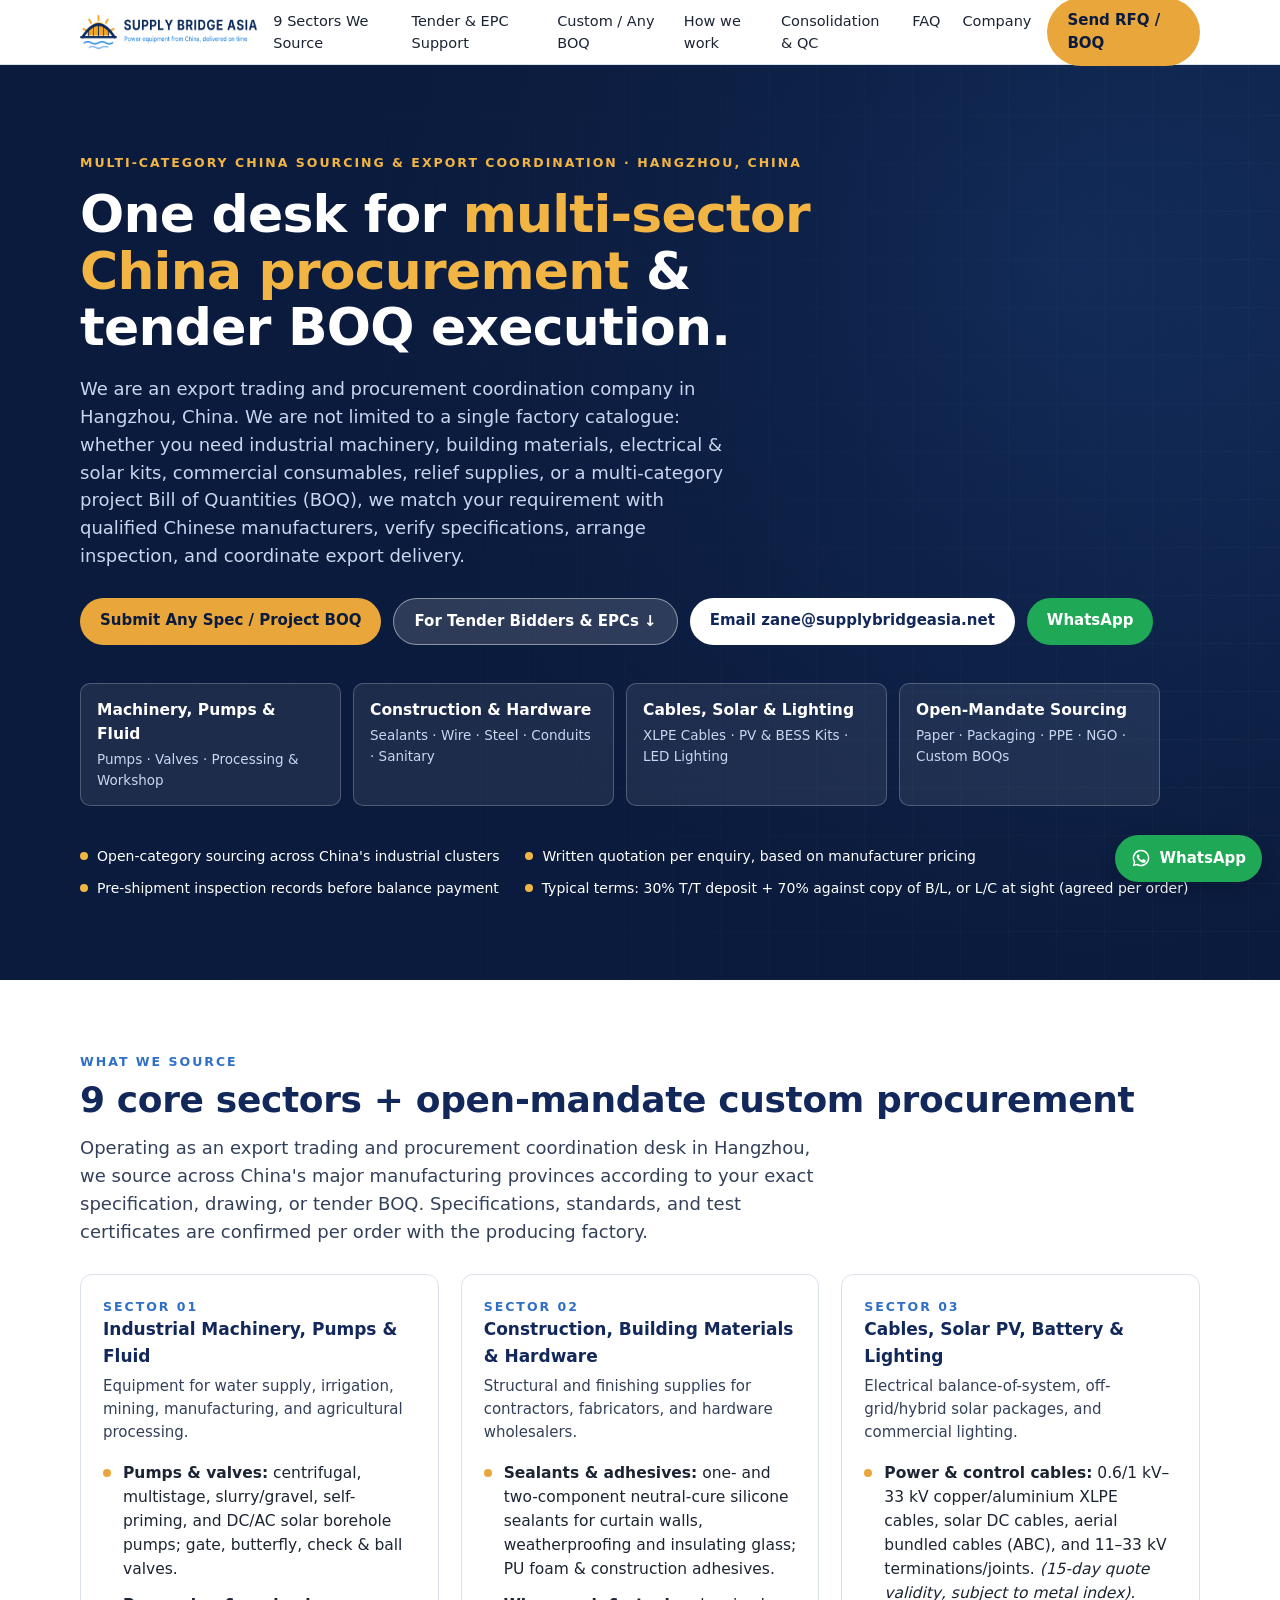
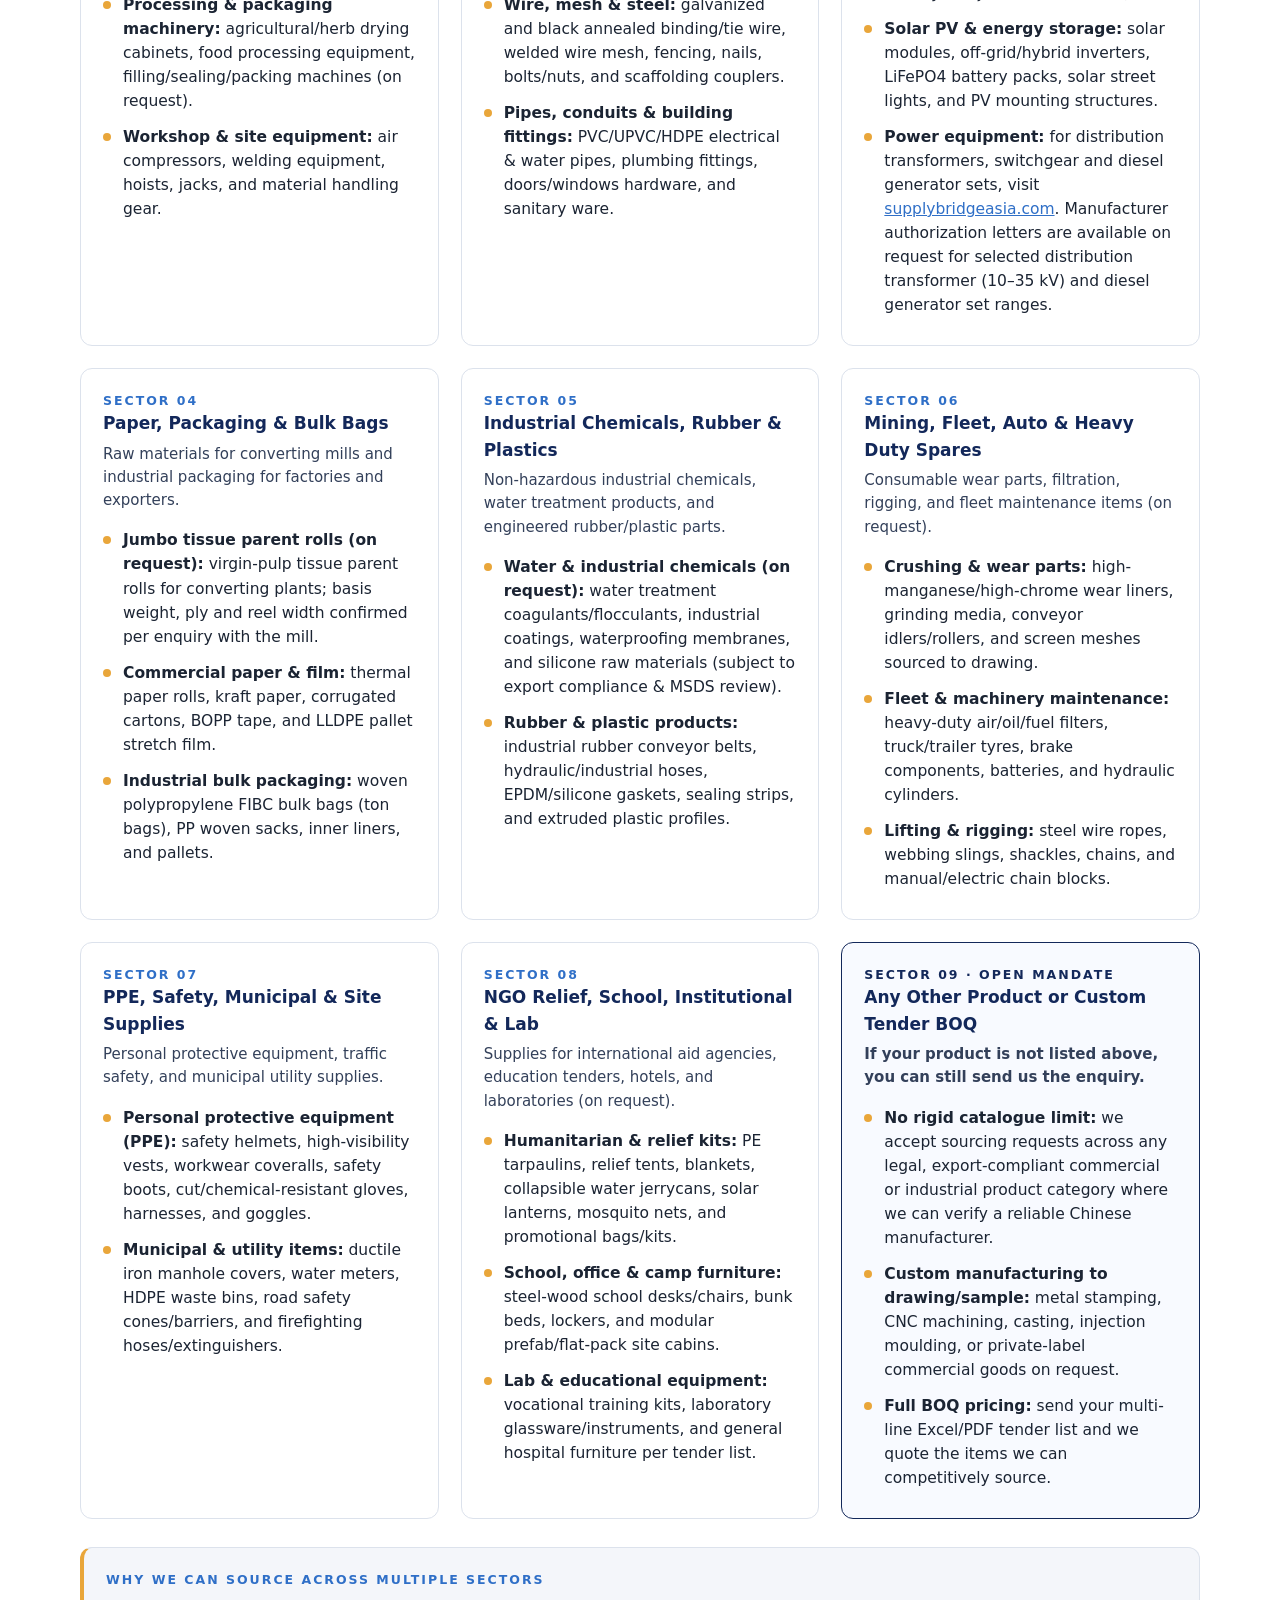
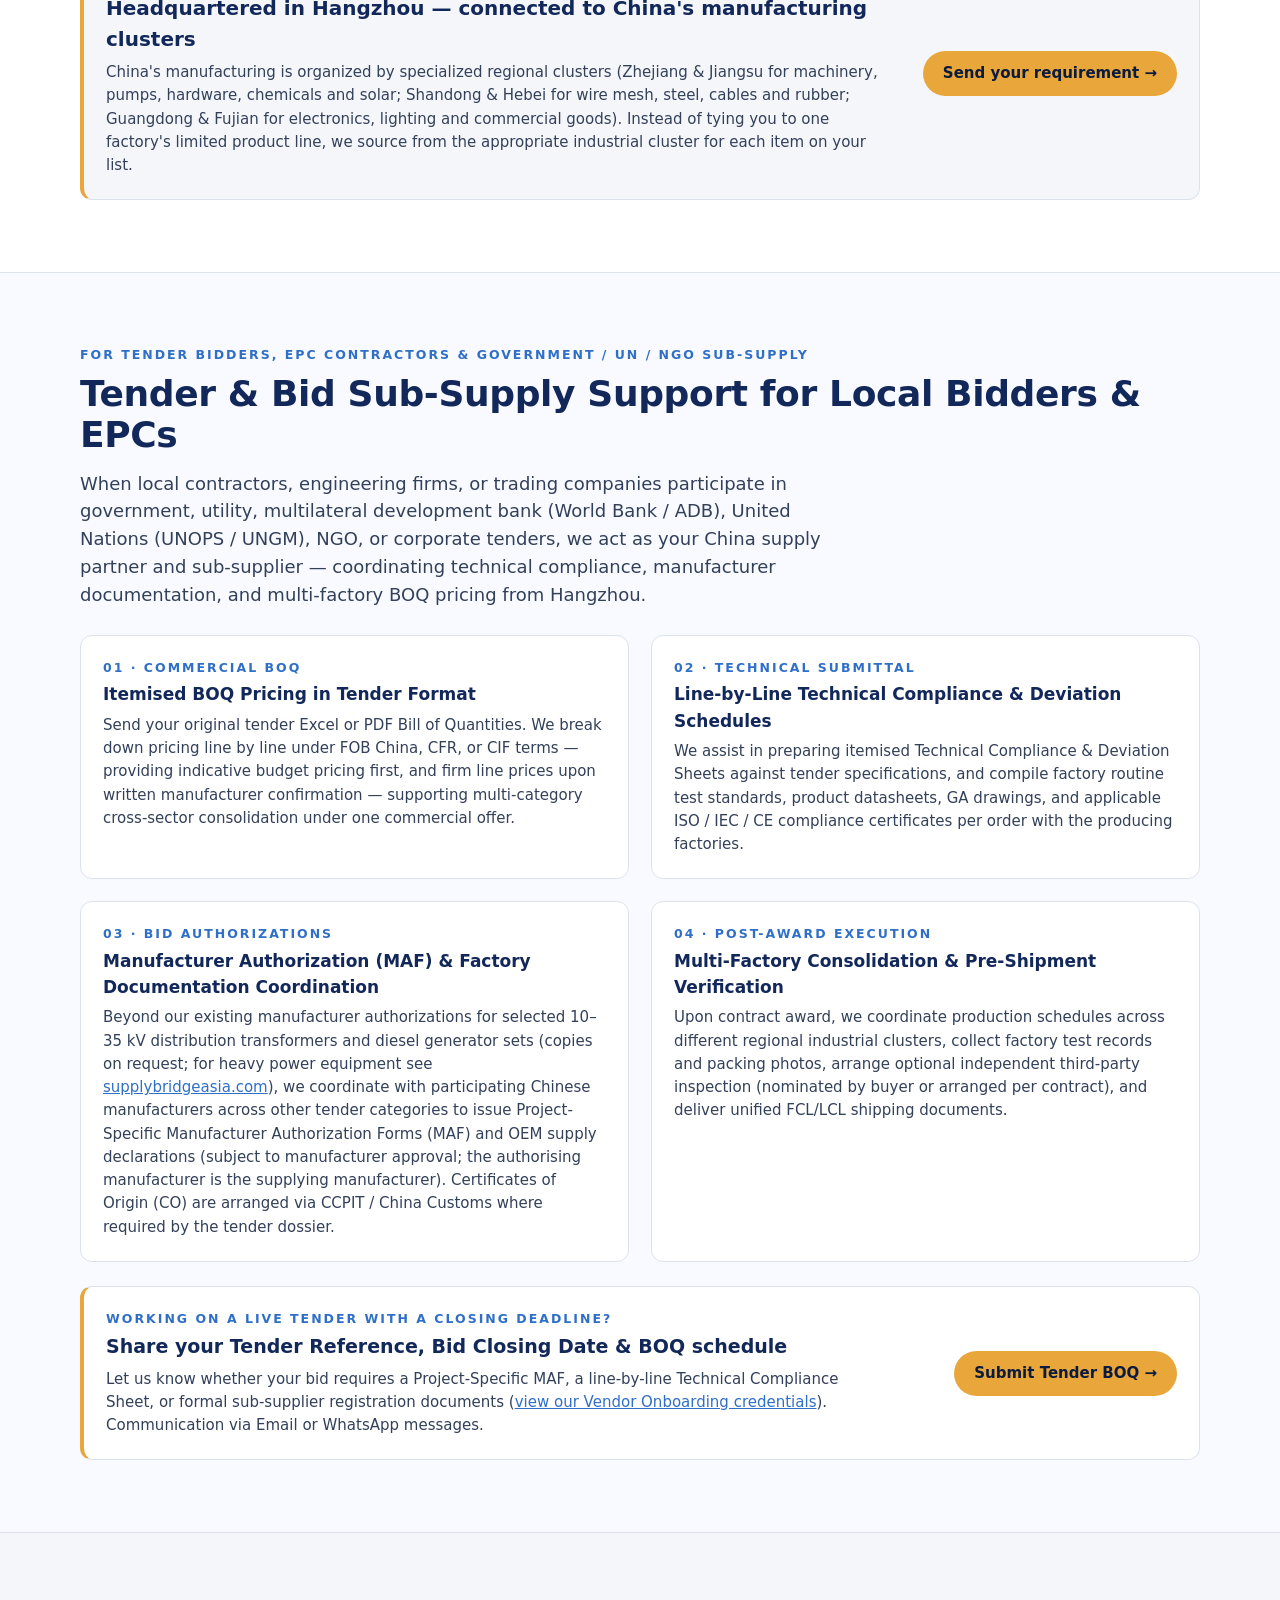
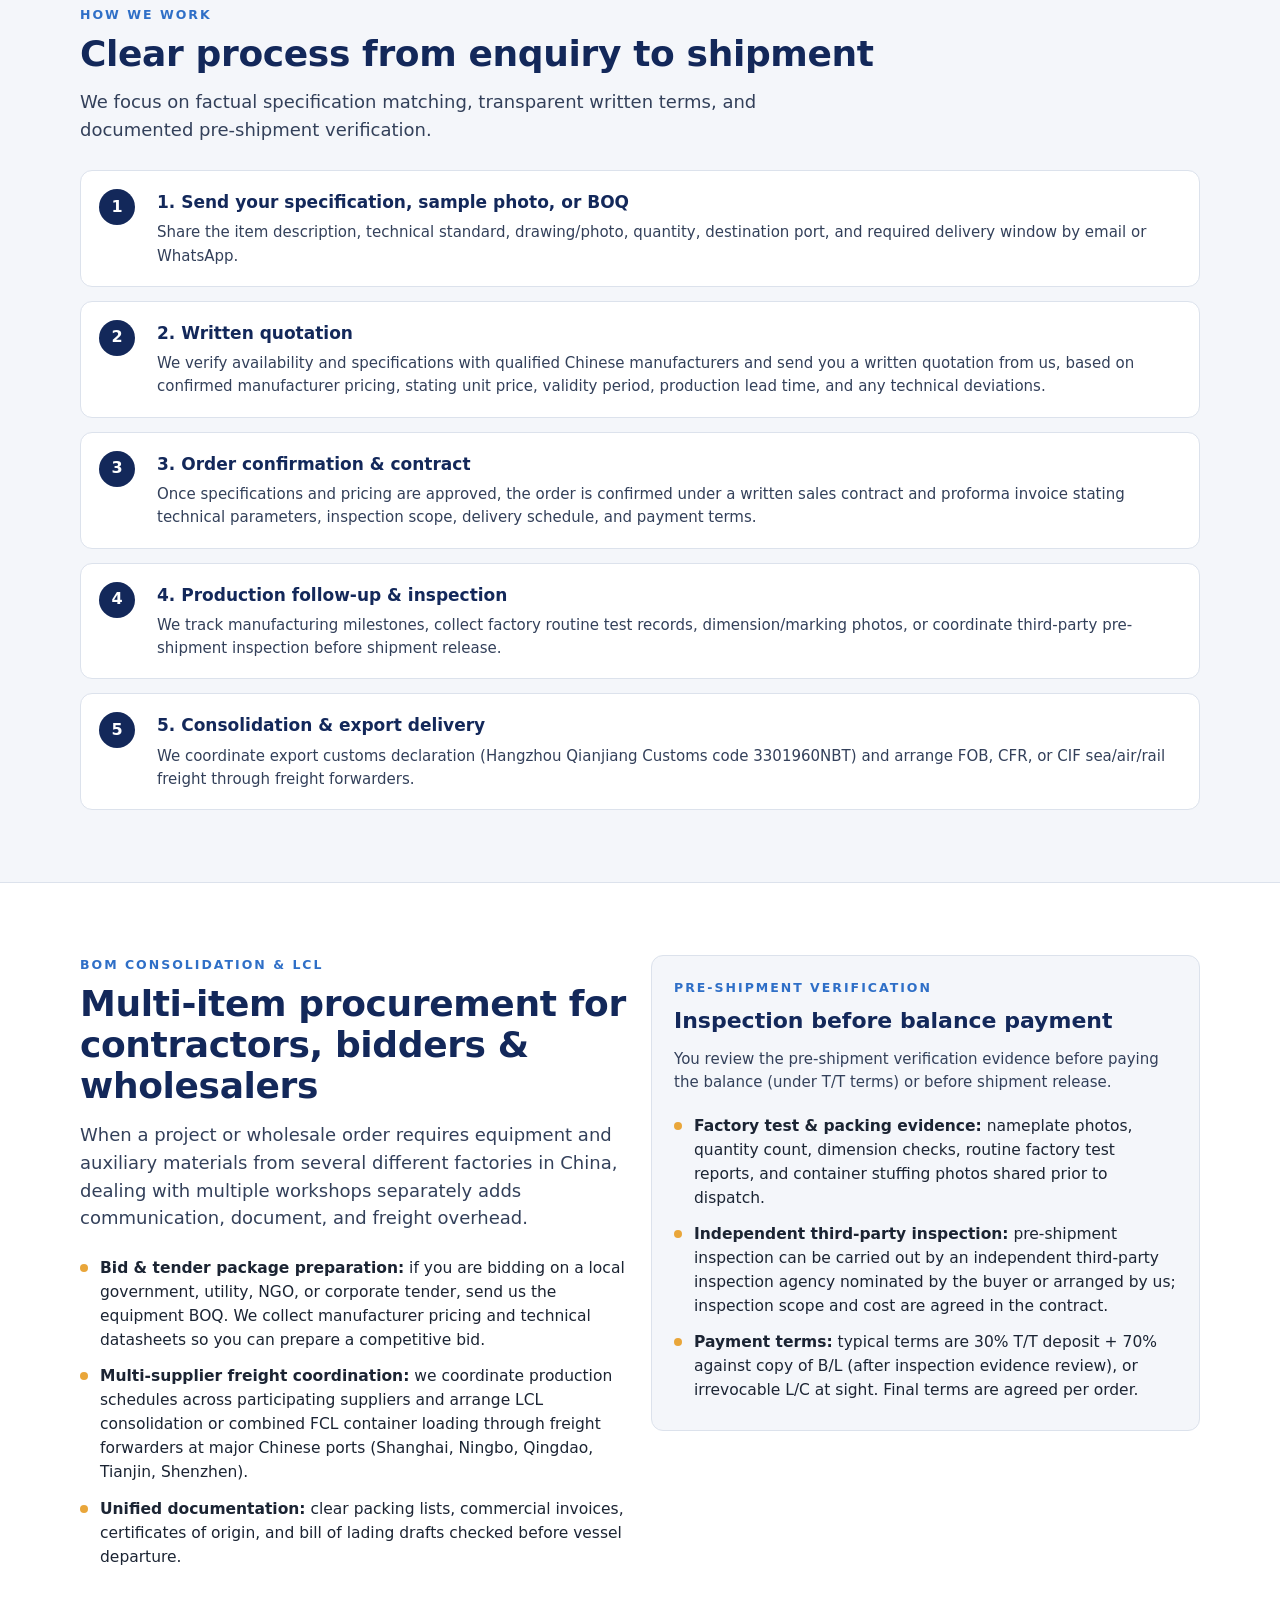
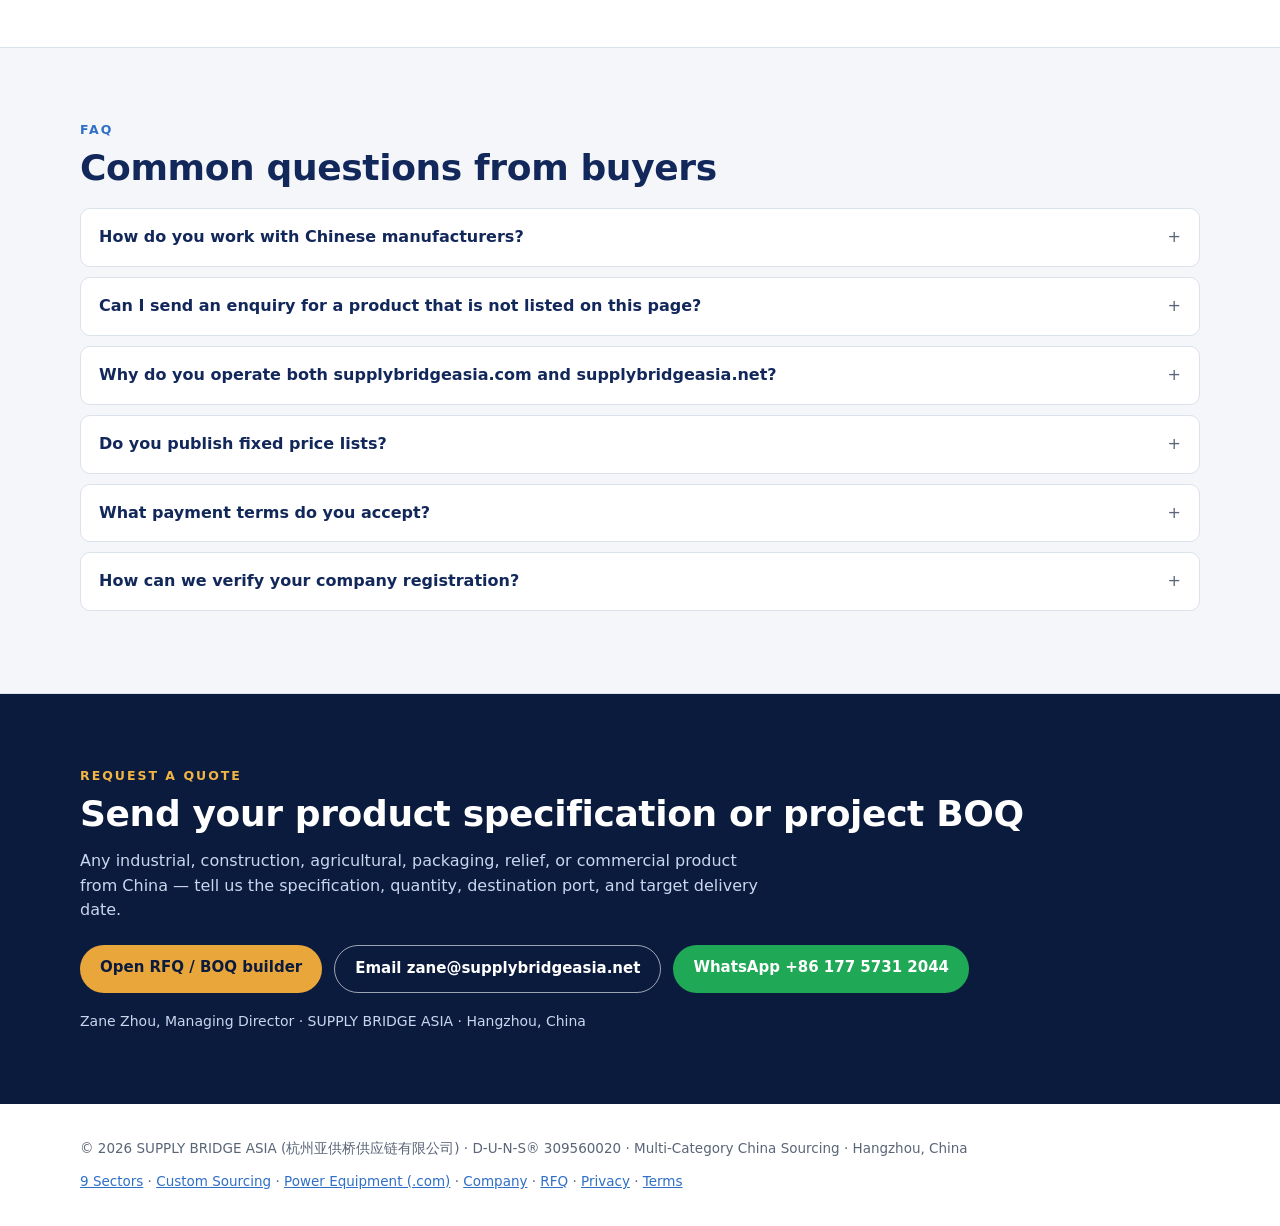
==== commit 06c84186: "Add D-U-N-S 309560020 and UNGM 1273282, align 30/70 prior to shipment payment terms" ====
--- a/index.html
+++ b/index.html
@@ -251,8 +251,8 @@
     <details><summary>Can I send an enquiry for a product that is not listed on this page?</summary><p>Yes. The 9 sectors above are examples of common requests, not a restrictive limit. As long as the product is legal and export-compliant from China, you can send us your specification, target quantity, or sample photo, and we will check availability and pricing with suitable Chinese manufacturers.</p></details>
     <details><summary>Why do you operate both supplybridgeasia.com and supplybridgeasia.net?</summary><p>Both domains belong to the same legal company, <b>SUPPLY BRIDGE ASIA (杭州亚供桥供应链有限公司)</b>. <a href="https://supplybridgeasia.com">supplybridgeasia.com</a> is dedicated to our Power Equipment line (transformers, switchgear, and generator sets), while <b>supplybridgeasia.net</b> serves our multi-category Industrial, Commercial &amp; Project Sourcing requests across all sectors.</p></details>
     <details><summary>Do you publish fixed price lists?</summary><p>No fixed price list is published on this portal because raw material costs (copper, aluminium, silicone monomer, steel, wood pulp, resins) and custom specifications vary by order. Every enquiry receives a written quotation from us, based on confirmed manufacturer pricing, with a clear validity period (typically 15 days for copper/aluminium cables and transformers).</p></details>
-    <details><summary>What payment terms do you accept?</summary><p>Typical terms are 30% T/T deposit + 70% balance against copy of B/L (after pre-shipment inspection evidence review), or irrevocable L/C at sight. Final payment and contracting terms are agreed per order.</p></details>
-    <details><summary>How can we verify your company registration?</summary><p>You can verify our Unified Social Credit Code (<b>91330102MAKM13YP8D</b>) on China's National Enterprise Credit Information Publicity System (www.gsxt.gov.cn) and our Customs Code (<b>3301960NBT</b>) on China Customs (credit.customs.gov.cn). See full verification details on our <a href="company.html">Company page</a>.</p></details>
+    <details><summary>What payment terms do you accept?</summary><p>Standard export terms are 30% T/T deposit + 70% T/T balance prior to shipment (after pre-shipment inspection and factory test evidence review), or 100% irrevocable L/C at sight from prime international banks. Final contracting terms are agreed per order.</p></details>
+    <details><summary>How can we verify your company registration?</summary><p>You can verify our Unified Social Credit Code (<b>91330102MAKM13YP8D</b>) on China's National Enterprise Credit Information Publicity System (www.gsxt.gov.cn), our D-U-N-S® Number (<b>309560020</b>) on Dun &amp; Bradstreet, our UNGM Vendor ID (<b>1273282</b>), and our Customs Code (<b>3301960NBT</b>) on China Customs (credit.customs.gov.cn). See full verification details on our <a href="company.html">Company page</a>.</p></details>
   </div>
 </div></section>
 
@@ -269,7 +269,7 @@
 </div></section>
 
 <footer><div class="wrap">
-  <span>© 2026 SUPPLY BRIDGE ASIA (杭州亚供桥供应链有限公司) · Multi-Category China Sourcing · Hangzhou, China</span>
+  <span>© 2026 SUPPLY BRIDGE ASIA (杭州亚供桥供应链有限公司) · D-U-N-S® 309560020 · Multi-Category China Sourcing · Hangzhou, China</span>
   <span><a href="#categories">9 Sectors</a> · <a href="#open-mandate">Custom Sourcing</a> · <a href="https://supplybridgeasia.com" target="_blank" rel="noopener">Power Equipment (.com)</a> · <a href="company.html">Company</a> · <a href="quote.html">RFQ</a> · <a href="privacy.html">Privacy</a> · <a href="terms.html">Terms</a></span>
 </div></footer>
 
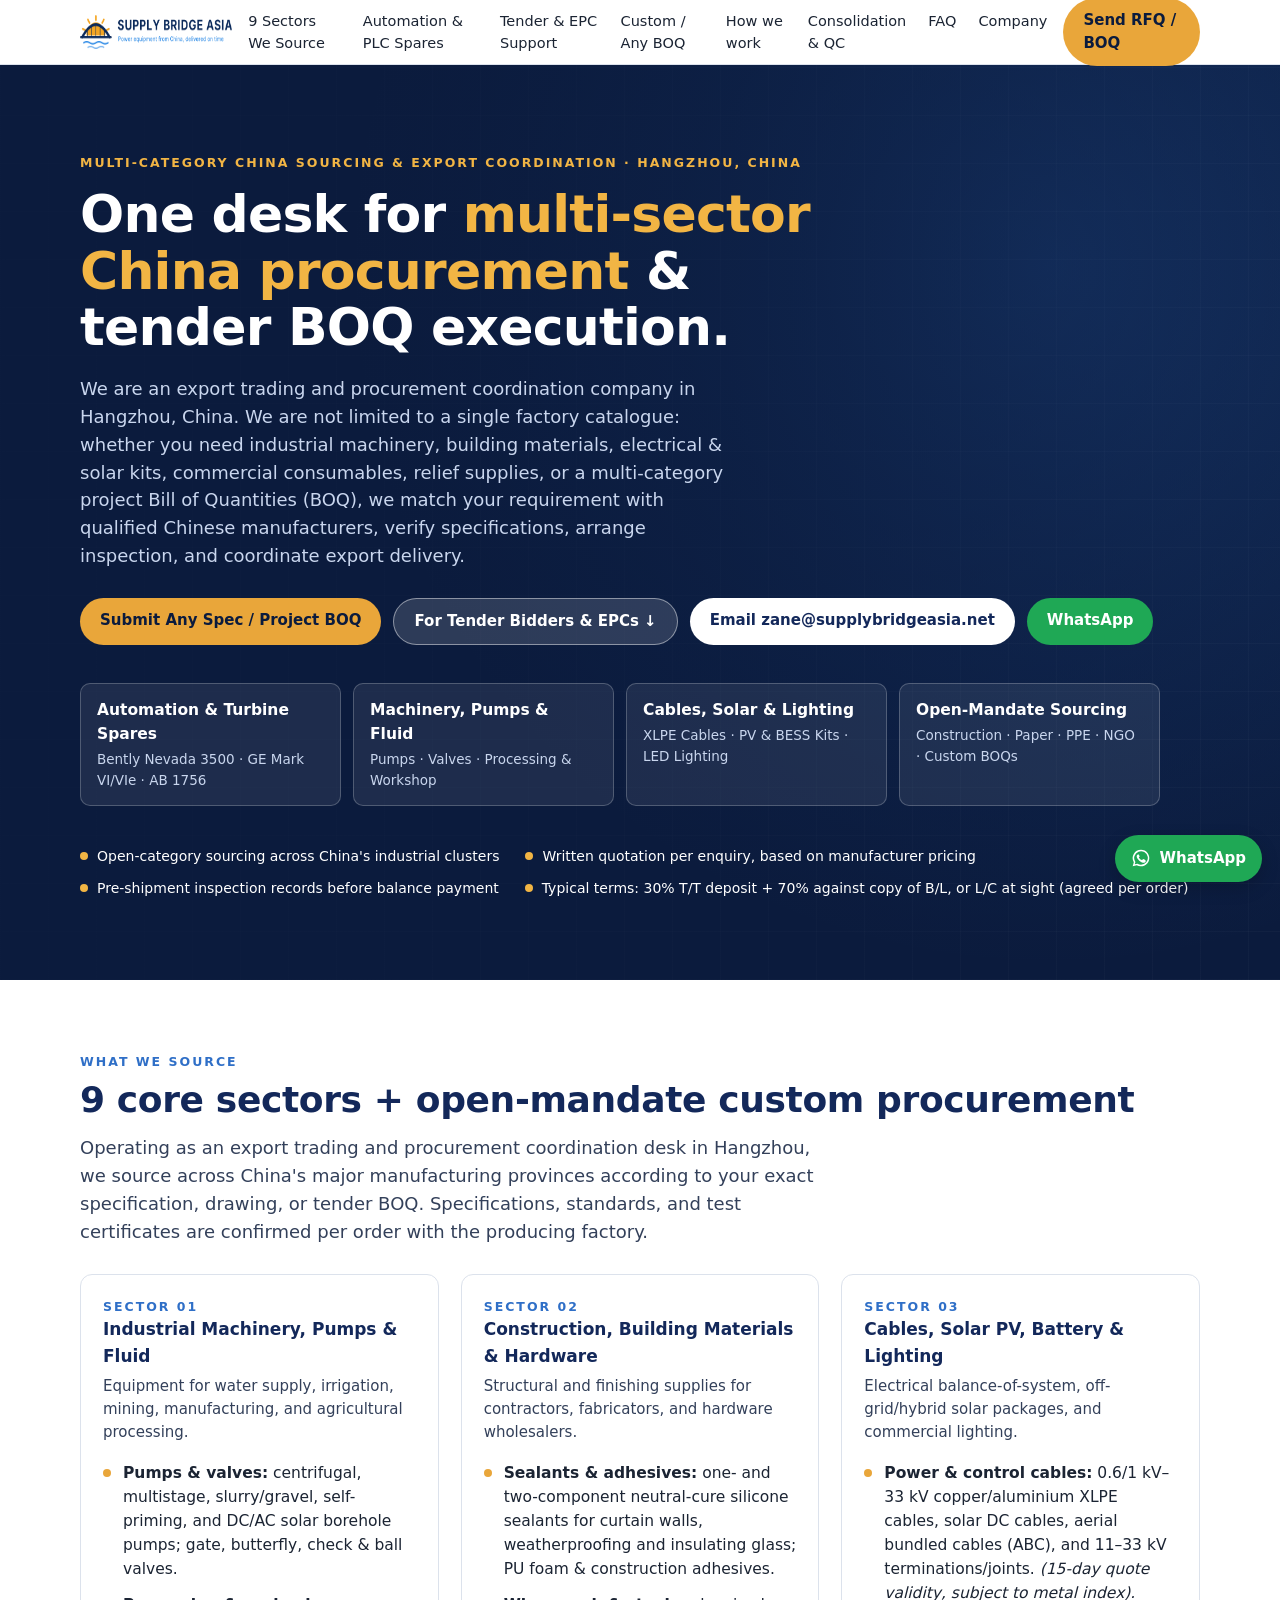
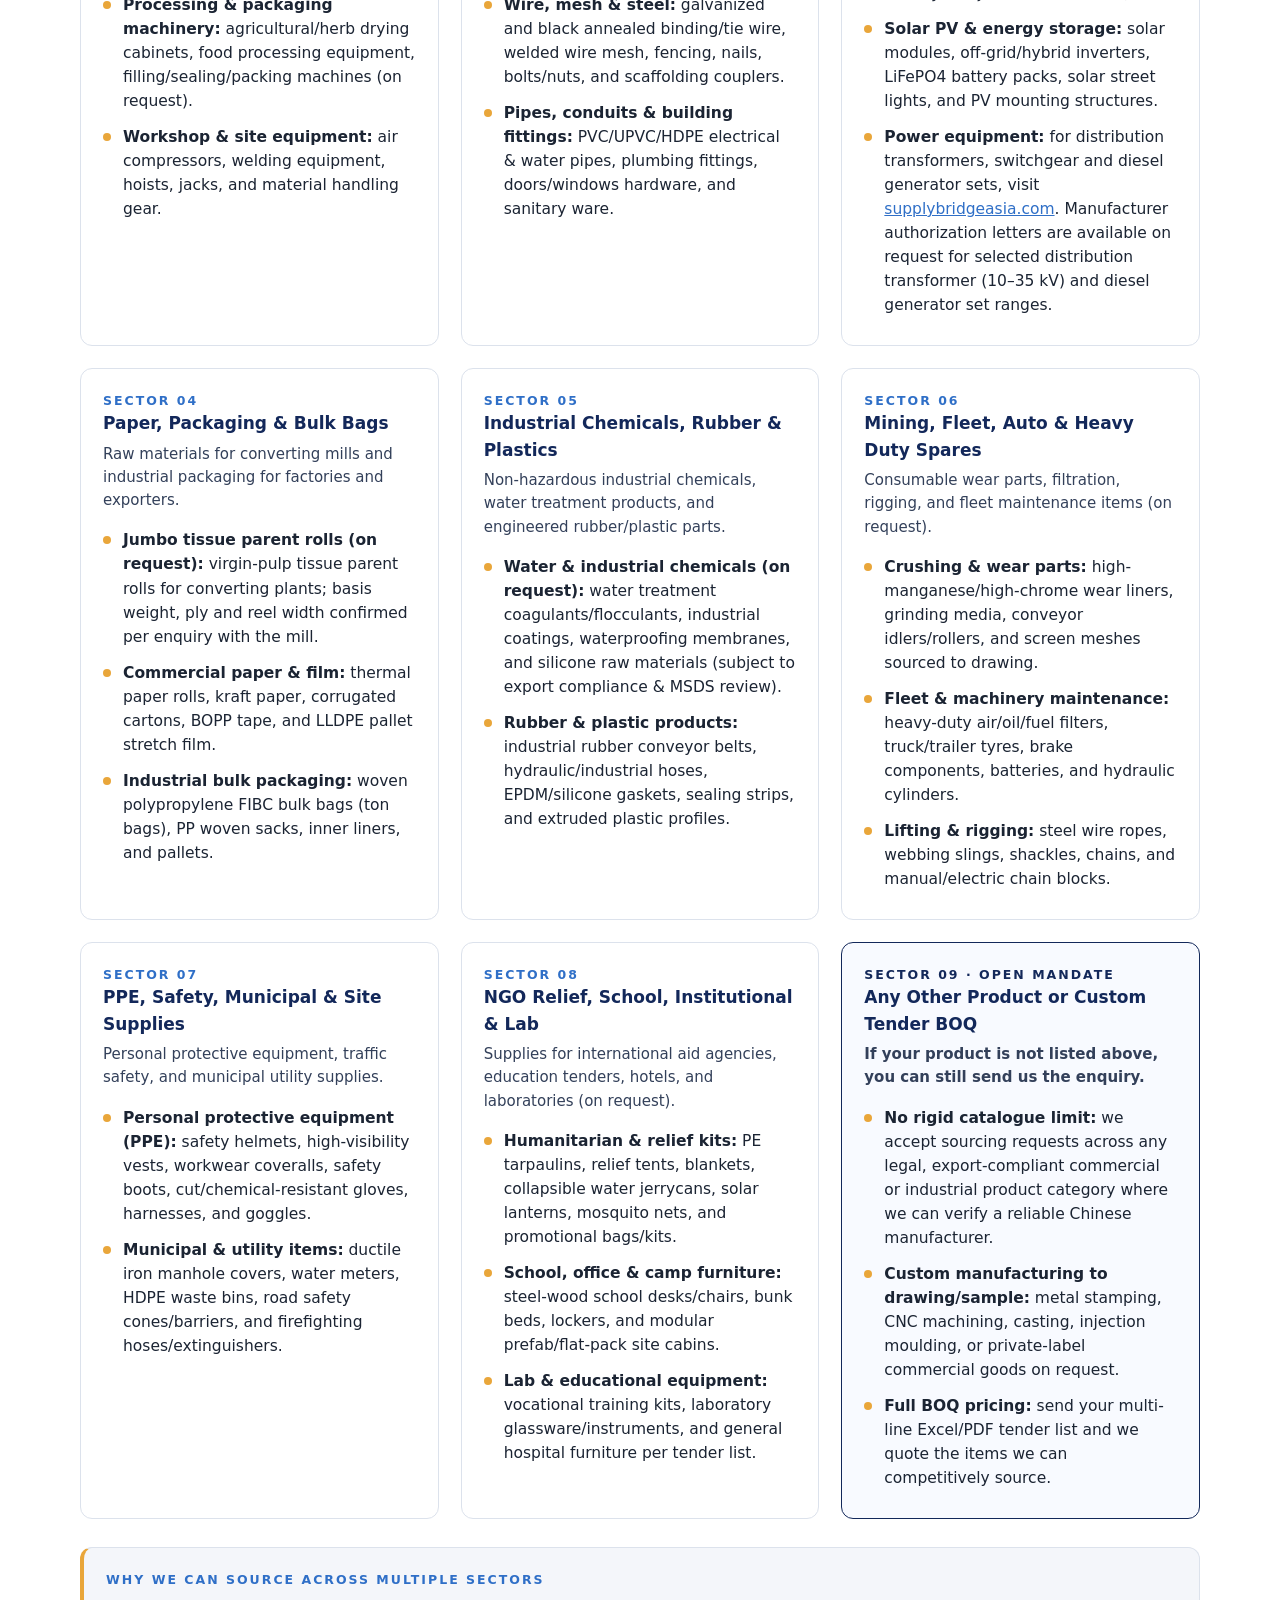
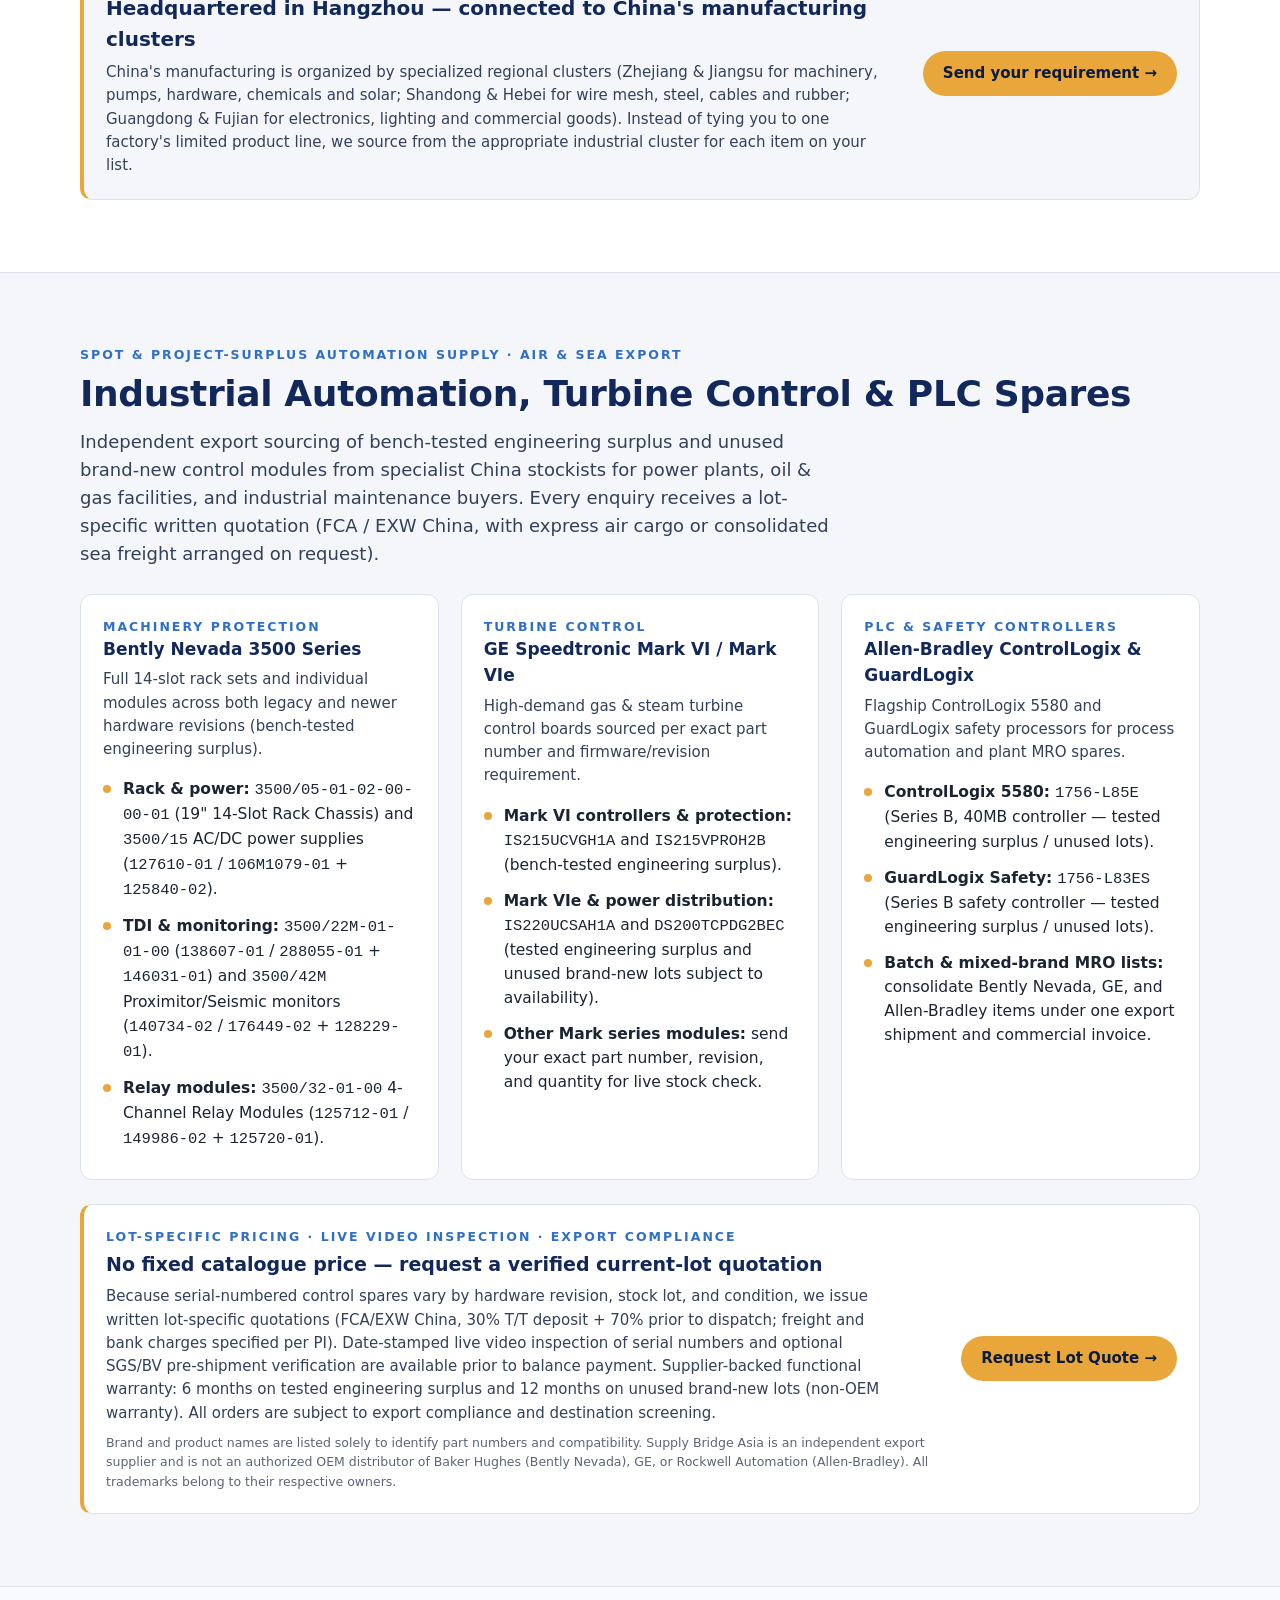
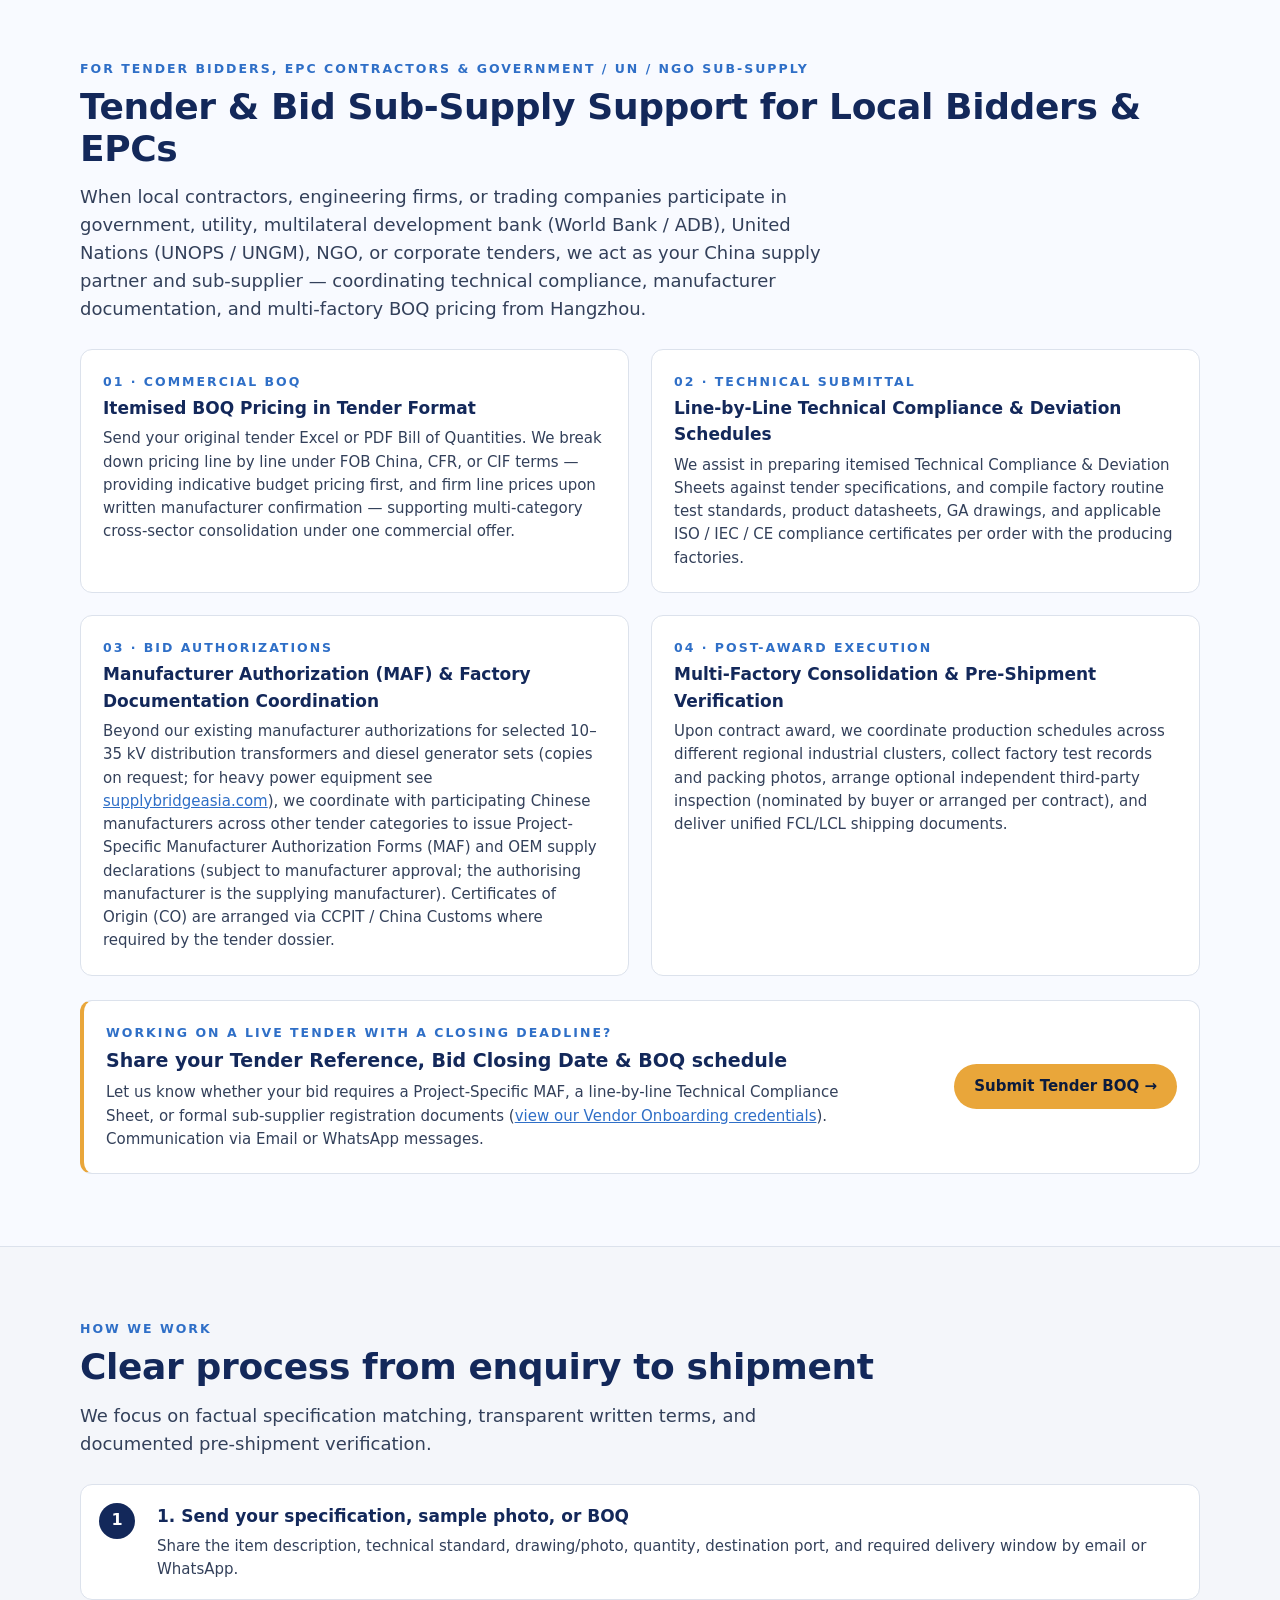
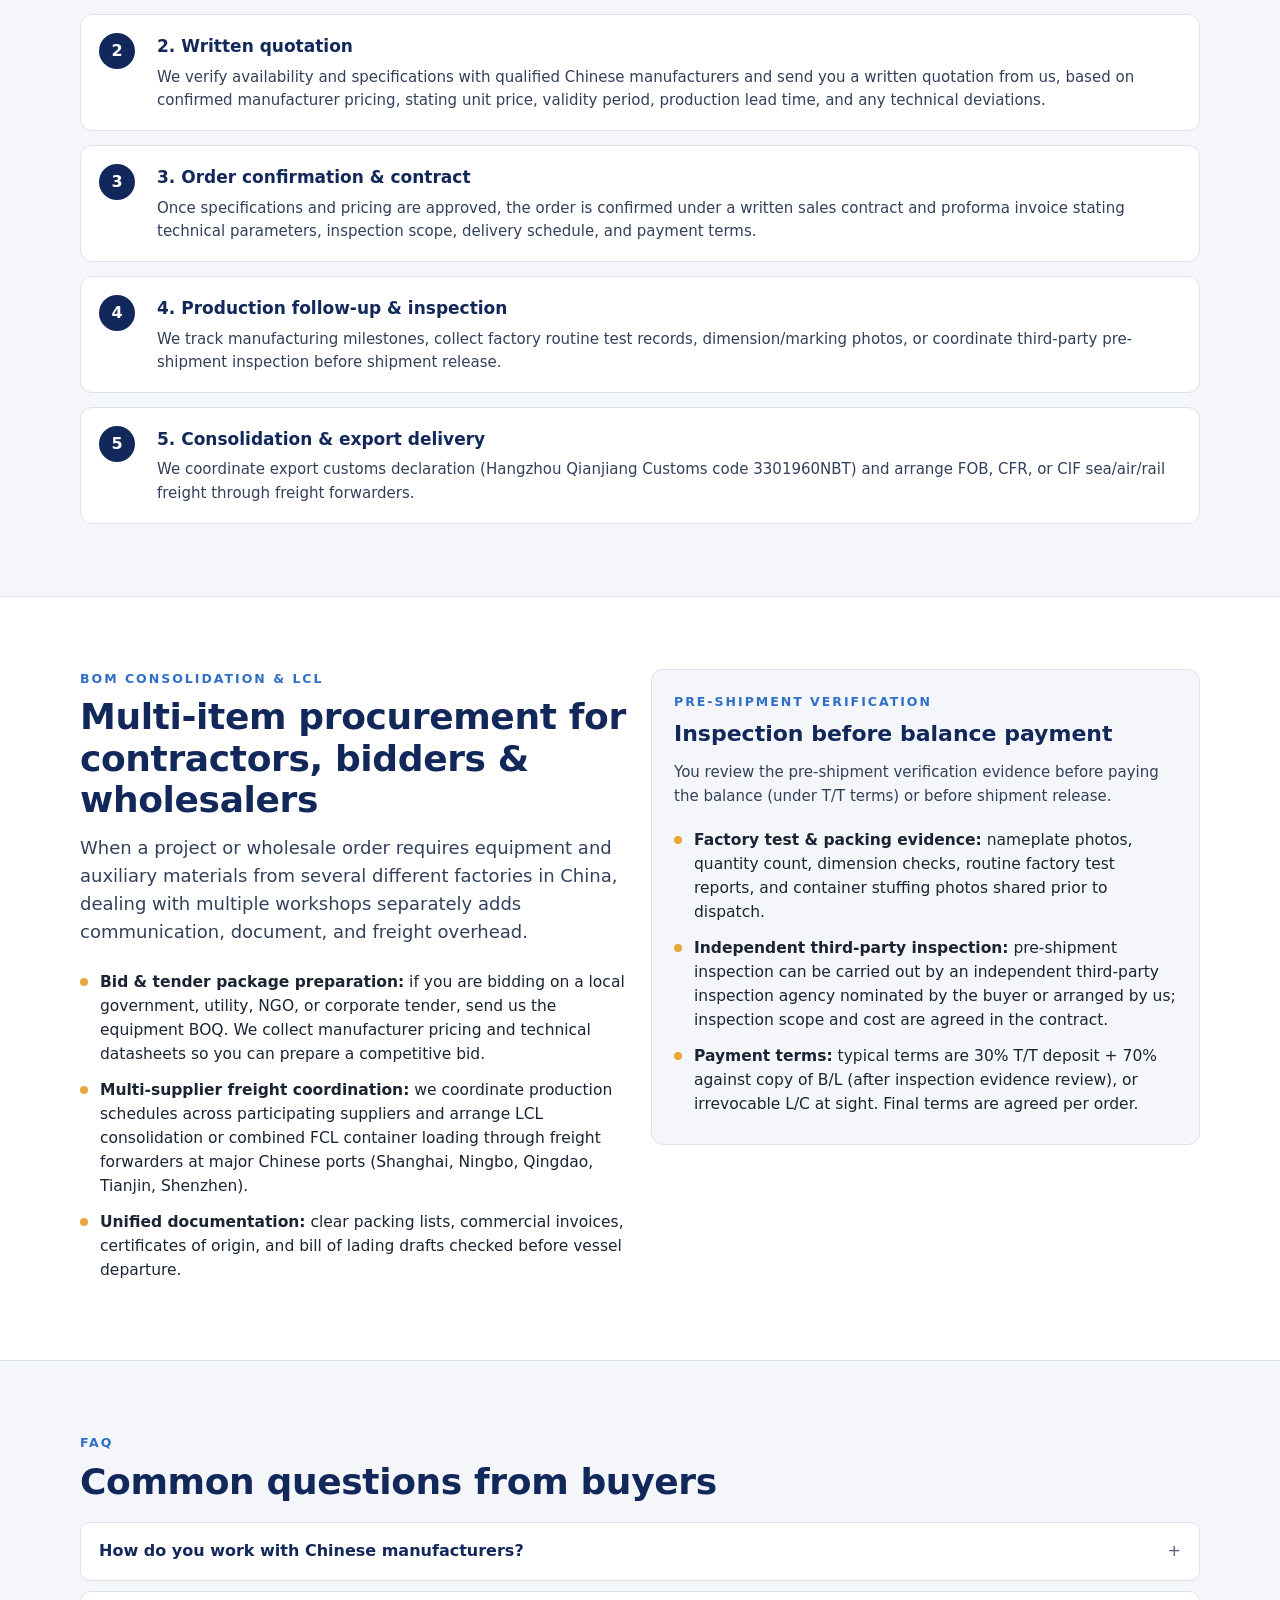
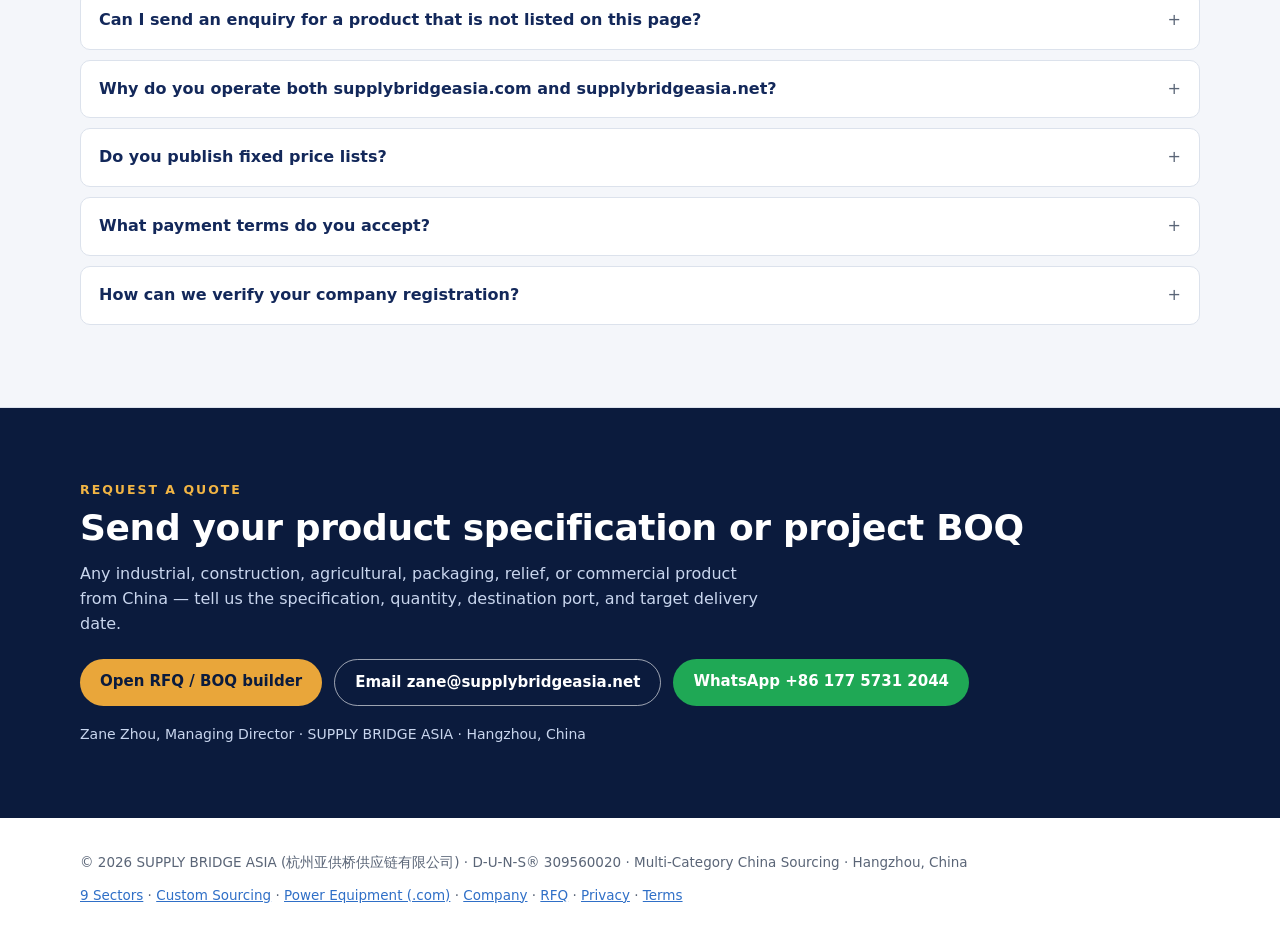
==== commit 50ae8cfe: "Add Industrial Automation, Turbine Control & PLC Spares section (Bently Nevada 3500, GE Mark VI/VIe," ====
--- a/index.html
+++ b/index.html
@@ -18,6 +18,7 @@
   <a class="logo" href="index.html"><img src="assets/logo_h.png" alt="Supply Bridge Asia"></a>
   <ul>
     <li><a href="#categories">9 Sectors We Source</a></li>
+    <li><a href="#automation-spares">Automation &amp; PLC Spares</a></li>
     <li><a href="#tender-support">Tender &amp; EPC Support</a></li>
     <li><a href="#open-mandate">Custom / Any BOQ</a></li>
     <li><a href="#how">How we work</a></li>
@@ -40,10 +41,10 @@
     <a class="btn wa" href="https://wa.me/8617757312044" target="_blank" rel="noopener">WhatsApp</a>
   </div>
   <div class="hl">
+    <a href="#automation-spares"><b>Automation &amp; Turbine Spares</b><span>Bently Nevada 3500 · GE Mark VI/VIe · AB 1756</span></a>
     <a href="#sec-machinery"><b>Machinery, Pumps &amp; Fluid</b><span>Pumps · Valves · Processing &amp; Workshop</span></a>
-    <a href="#sec-construction"><b>Construction &amp; Hardware</b><span>Sealants · Wire · Steel · Conduits · Sanitary</span></a>
     <a href="#sec-electrical"><b>Cables, Solar &amp; Lighting</b><span>XLPE Cables · PV &amp; BESS Kits · LED Lighting</span></a>
-    <a href="#open-mandate"><b>Open-Mandate Sourcing</b><span>Paper · Packaging · PPE · NGO · Custom BOQs</span></a>
+    <a href="#open-mandate"><b>Open-Mandate Sourcing</b><span>Construction · Paper · PPE · NGO · Custom BOQs</span></a>
   </div>
   <div class="facts">
     <span>Open-category sourcing across China's industrial clusters</span>
@@ -164,6 +165,57 @@
       <p style="margin-top:6px;max-width:780px">China's manufacturing is organized by specialized regional clusters (Zhejiang &amp; Jiangsu for machinery, pumps, hardware, chemicals and solar; Shandong &amp; Hebei for wire mesh, steel, cables and rubber; Guangdong &amp; Fujian for electronics, lighting and commercial goods). Instead of tying you to one factory's limited product line, we source from the appropriate industrial cluster for each item on your list.</p>
     </div>
     <a class="btn" href="quote.html">Send your requirement →</a>
+  </div>
+</div></section>
+
+<section id="automation-spares" class="alt"><div class="wrap">
+  <div class="kick">Spot &amp; Project-Surplus Automation Supply · Air &amp; Sea Export</div>
+  <h2>Industrial Automation, Turbine Control &amp; PLC Spares</h2>
+  <p class="lead">Independent export sourcing of bench-tested engineering surplus and unused brand-new control modules from specialist China stockists for power plants, oil &amp; gas facilities, and industrial maintenance buyers. Every enquiry receives a lot-specific written quotation (FCA / EXW China, with express air cargo or consolidated sea freight arranged on request).</p>
+
+  <div class="grid g3" style="margin-top:26px">
+    <div class="card">
+      <div class="kick">Machinery Protection</div>
+      <h3>Bently Nevada 3500 Series</h3>
+      <p style="margin-top:6px">Full 14-slot rack sets and individual modules across both legacy and newer hardware revisions (bench-tested engineering surplus).</p>
+      <ul class="t" style="margin-top:10px">
+        <li><b>Rack &amp; power:</b> <code>3500/05-01-02-00-00-01</code> (19" 14-Slot Rack Chassis) and <code>3500/15</code> AC/DC power supplies (<code>127610-01</code> / <code>106M1079-01</code> + <code>125840-02</code>).</li>
+        <li><b>TDI &amp; monitoring:</b> <code>3500/22M-01-01-00</code> (<code>138607-01</code> / <code>288055-01</code> + <code>146031-01</code>) and <code>3500/42M</code> Proximitor/Seismic monitors (<code>140734-02</code> / <code>176449-02</code> + <code>128229-01</code>).</li>
+        <li><b>Relay modules:</b> <code>3500/32-01-00</code> 4-Channel Relay Modules (<code>125712-01</code> / <code>149986-02</code> + <code>125720-01</code>).</li>
+      </ul>
+    </div>
+
+    <div class="card">
+      <div class="kick">Turbine Control</div>
+      <h3>GE Speedtronic Mark VI / Mark VIe</h3>
+      <p style="margin-top:6px">High-demand gas &amp; steam turbine control boards sourced per exact part number and firmware/revision requirement.</p>
+      <ul class="t" style="margin-top:10px">
+        <li><b>Mark VI controllers &amp; protection:</b> <code>IS215UCVGH1A</code> and <code>IS215VPROH2B</code> (bench-tested engineering surplus).</li>
+        <li><b>Mark VIe &amp; power distribution:</b> <code>IS220UCSAH1A</code> and <code>DS200TCPDG2BEC</code> (tested engineering surplus and unused brand-new lots subject to availability).</li>
+        <li><b>Other Mark series modules:</b> send your exact part number, revision, and quantity for live stock check.</li>
+      </ul>
+    </div>
+
+    <div class="card">
+      <div class="kick">PLC &amp; Safety Controllers</div>
+      <h3>Allen-Bradley ControlLogix &amp; GuardLogix</h3>
+      <p style="margin-top:6px">Flagship ControlLogix 5580 and GuardLogix safety processors for process automation and plant MRO spares.</p>
+      <ul class="t" style="margin-top:10px">
+        <li><b>ControlLogix 5580:</b> <code>1756-L85E</code> (Series B, 40MB controller — tested engineering surplus / unused lots).</li>
+        <li><b>GuardLogix Safety:</b> <code>1756-L83ES</code> (Series B safety controller — tested engineering surplus / unused lots).</li>
+        <li><b>Batch &amp; mixed-brand MRO lists:</b> consolidate Bently Nevada, GE, and Allen-Bradley items under one export shipment and commercial invoice.</li>
+      </ul>
+    </div>
+  </div>
+
+  <div class="card promise" style="margin-top:24px;background:#fff">
+    <div>
+      <div class="kick">Lot-Specific Pricing · Live Video Inspection · Export Compliance</div>
+      <h3 style="font-size:19px;margin-top:4px">No fixed catalogue price — request a verified current-lot quotation</h3>
+      <p style="margin-top:6px;max-width:780px">Because serial-numbered control spares vary by hardware revision, stock lot, and condition, we issue written lot-specific quotations (FCA/EXW China, 30% T/T deposit + 70% prior to dispatch; freight and bank charges specified per PI). Date-stamped live video inspection of serial numbers and optional SGS/BV pre-shipment verification are available prior to balance payment. Supplier-backed functional warranty: 6 months on tested engineering surplus and 12 months on unused brand-new lots (non-OEM warranty). All orders are subject to export compliance and destination screening.</p>
+      <p style="margin-top:8px;font-size:12.5px;color:var(--mute)">Brand and product names are listed solely to identify part numbers and compatibility. Supply Bridge Asia is an independent export supplier and is not an authorized OEM distributor of Baker Hughes (Bently Nevada), GE, or Rockwell Automation (Allen-Bradley). All trademarks belong to their respective owners.</p>
+    </div>
+    <a class="btn" href="quote.html">Request Lot Quote →</a>
   </div>
 </div></section>
 
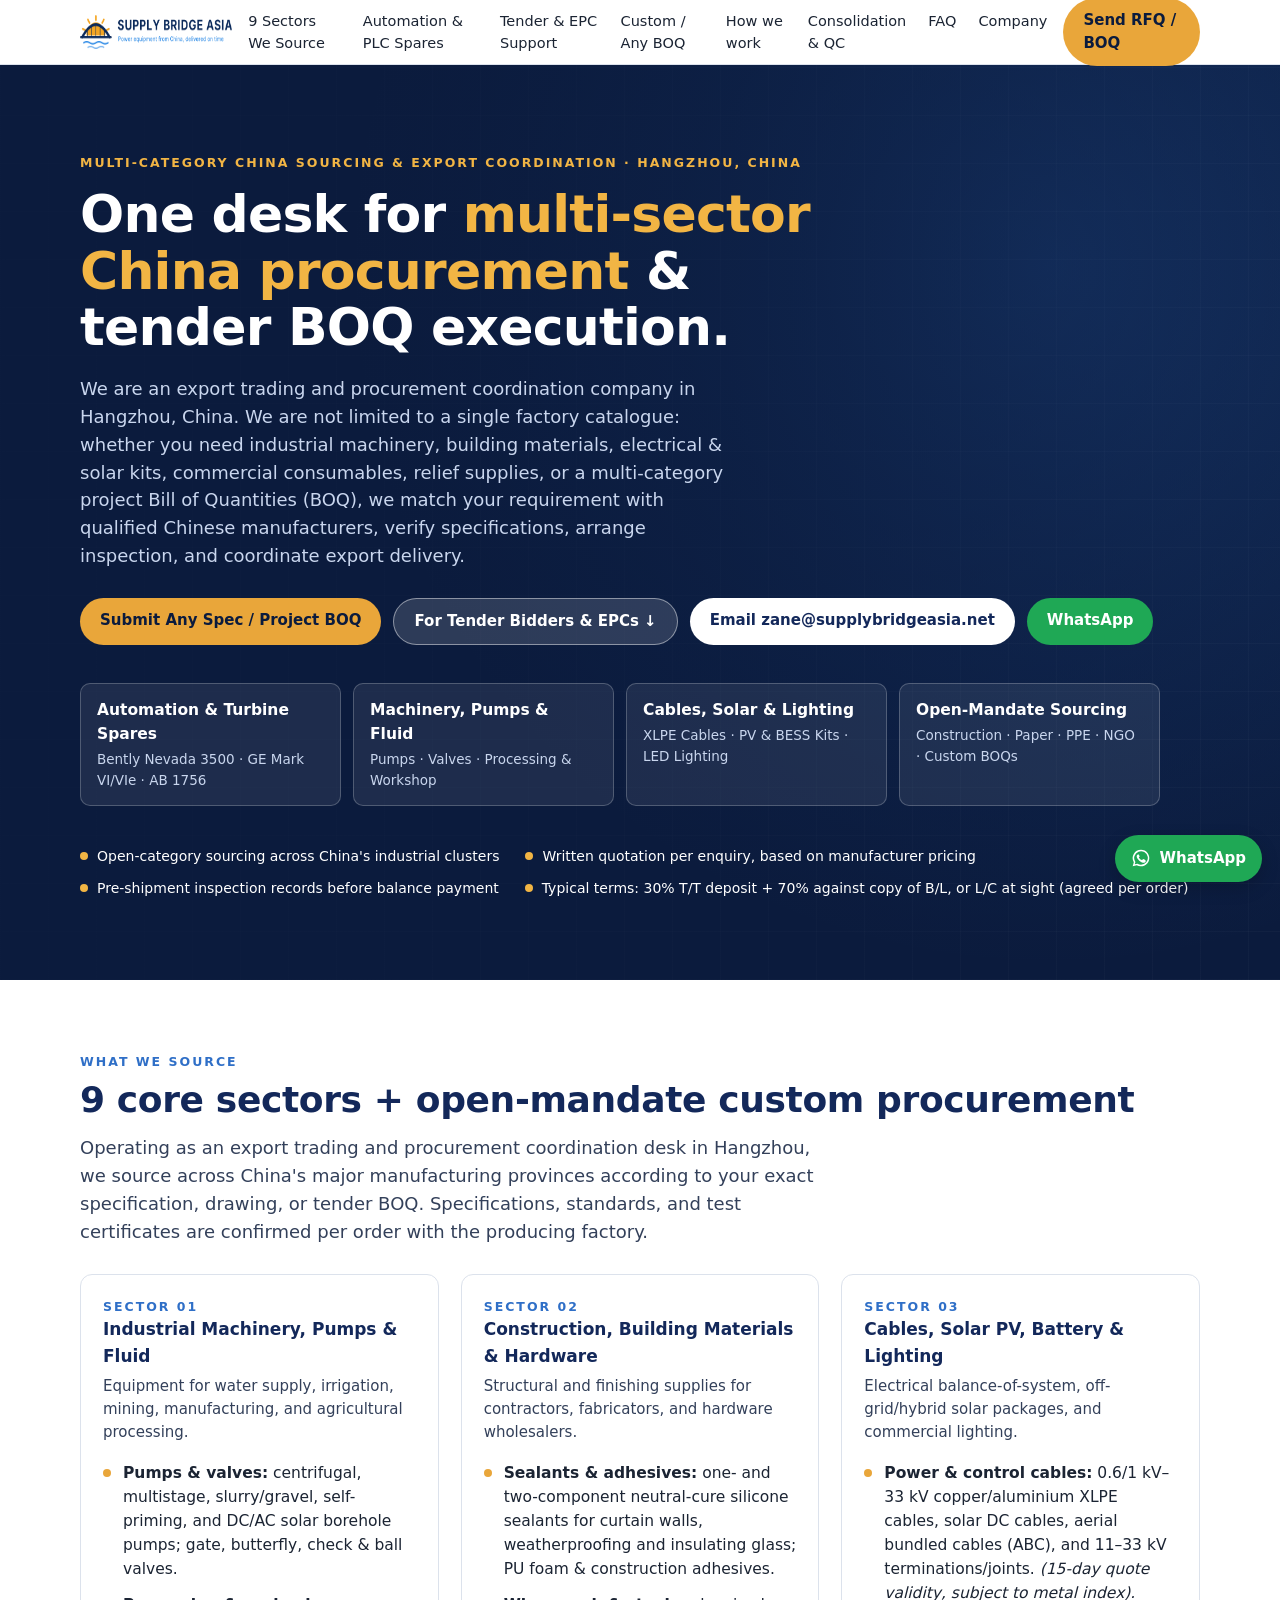
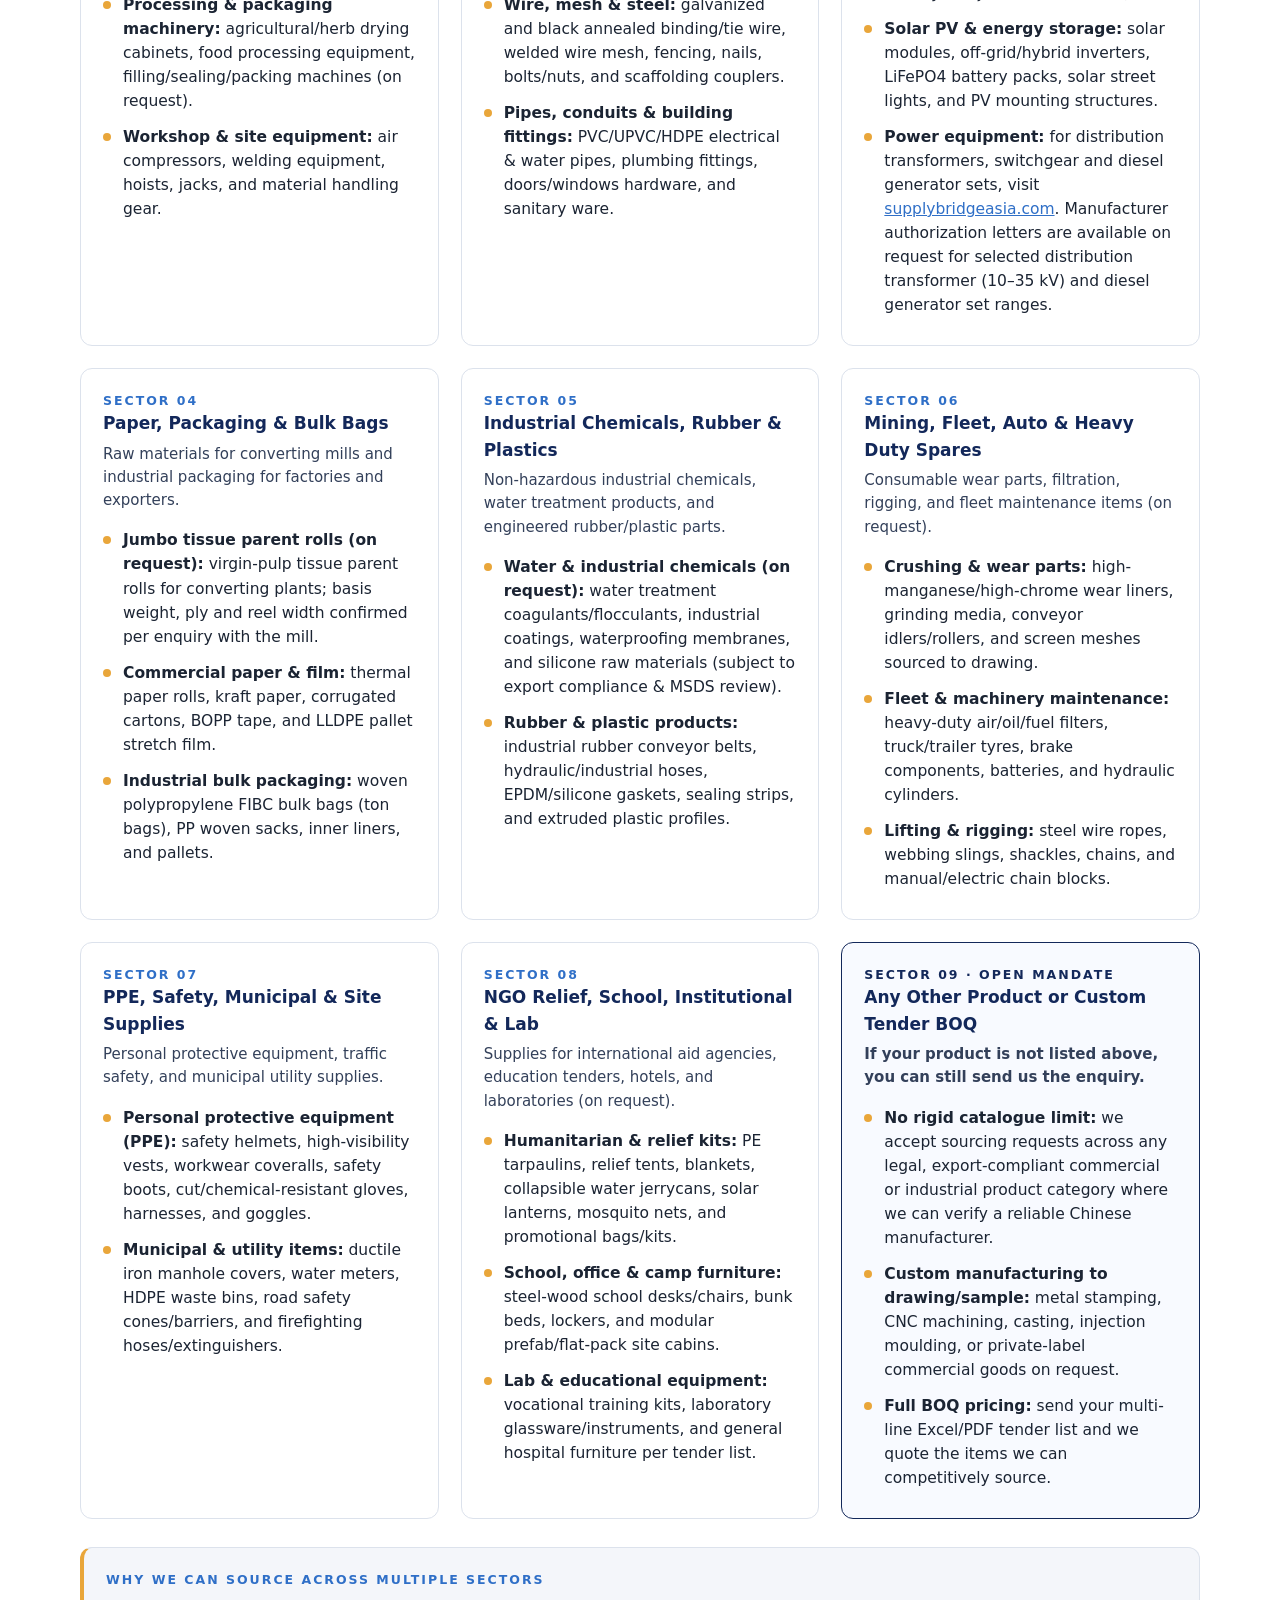
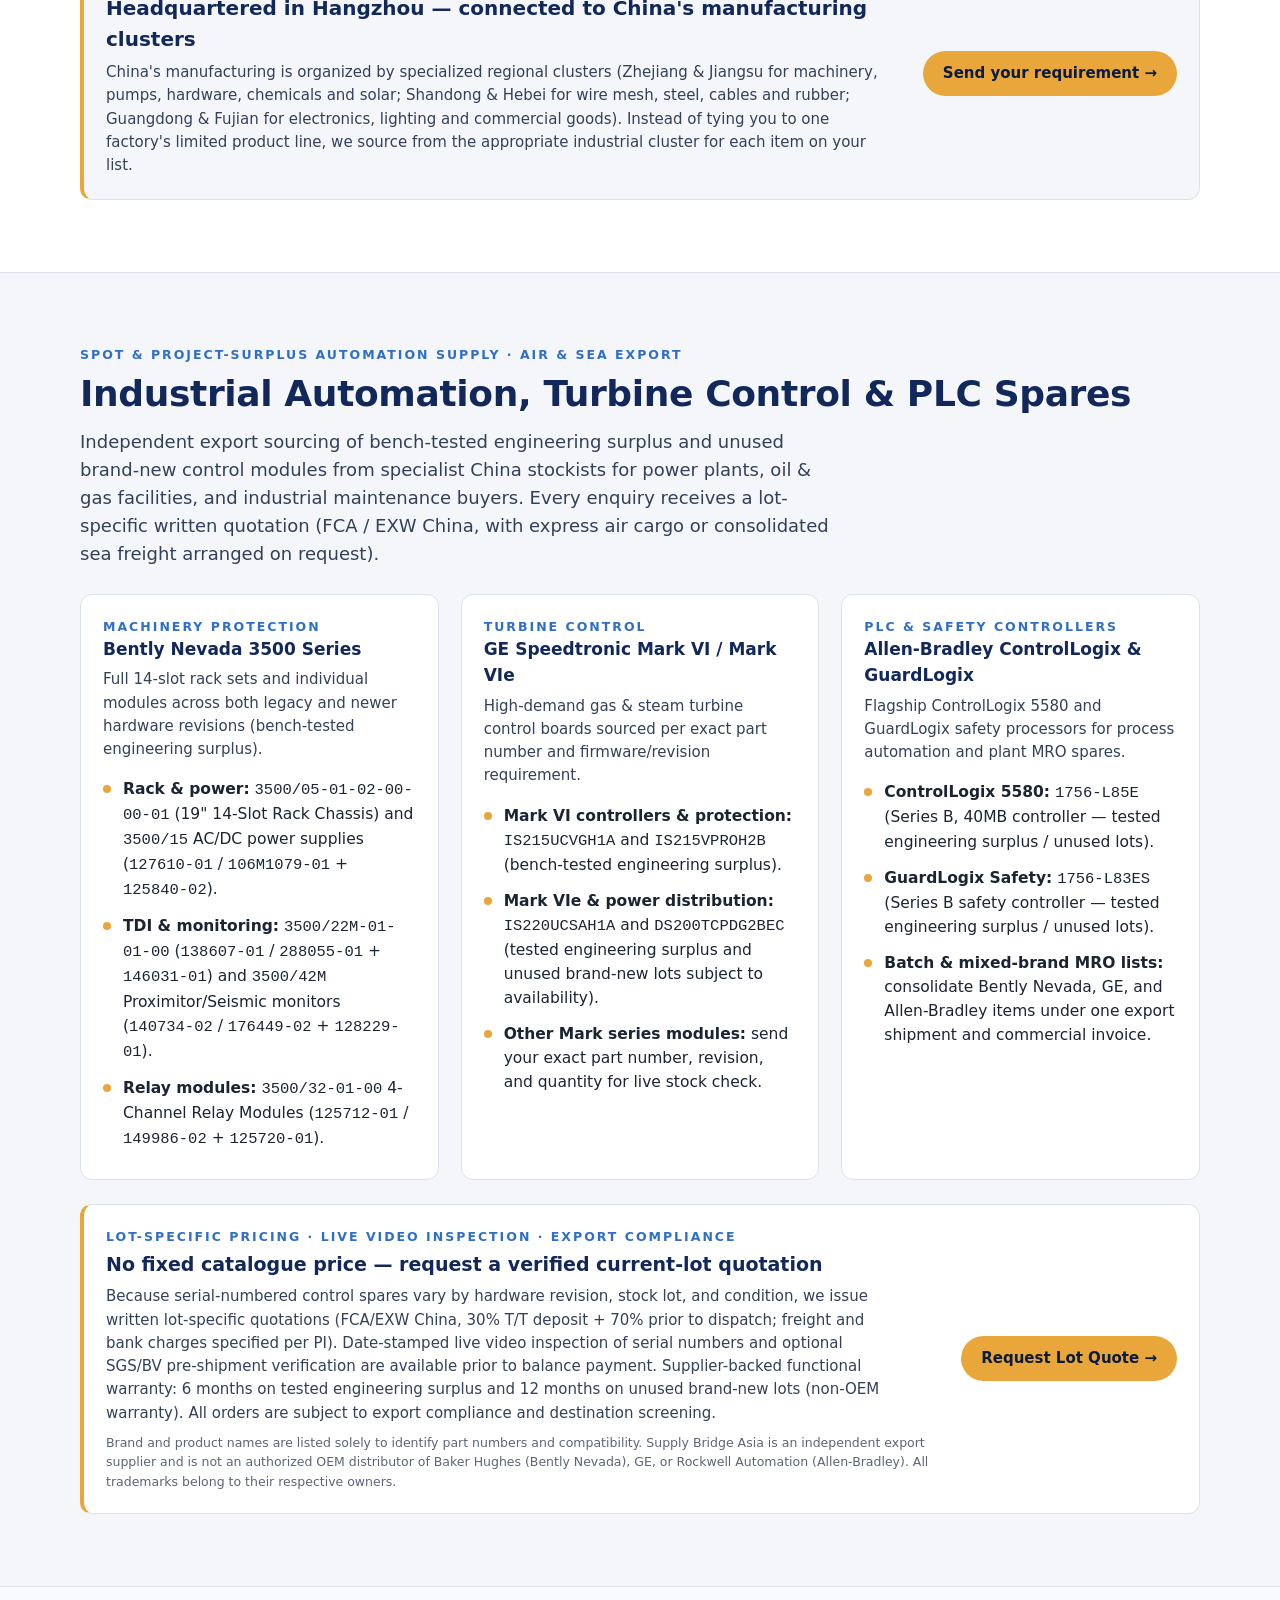
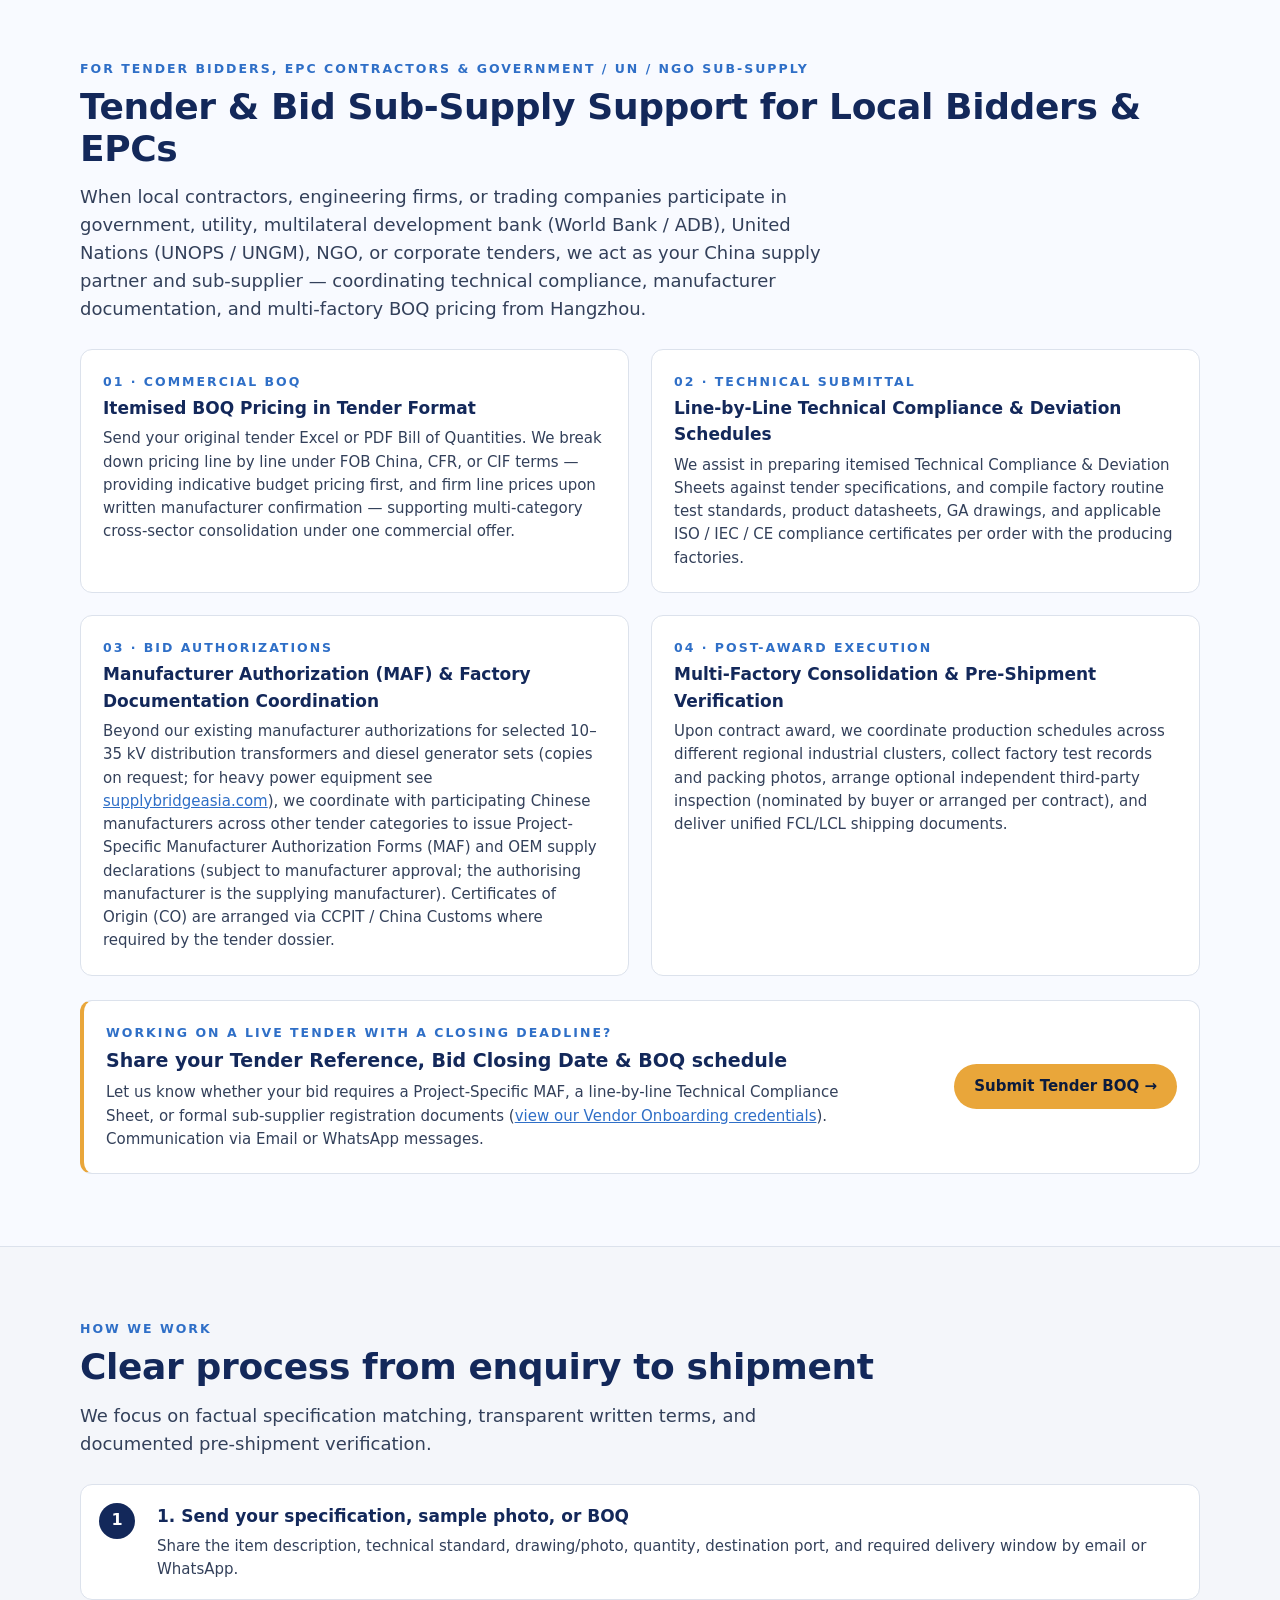
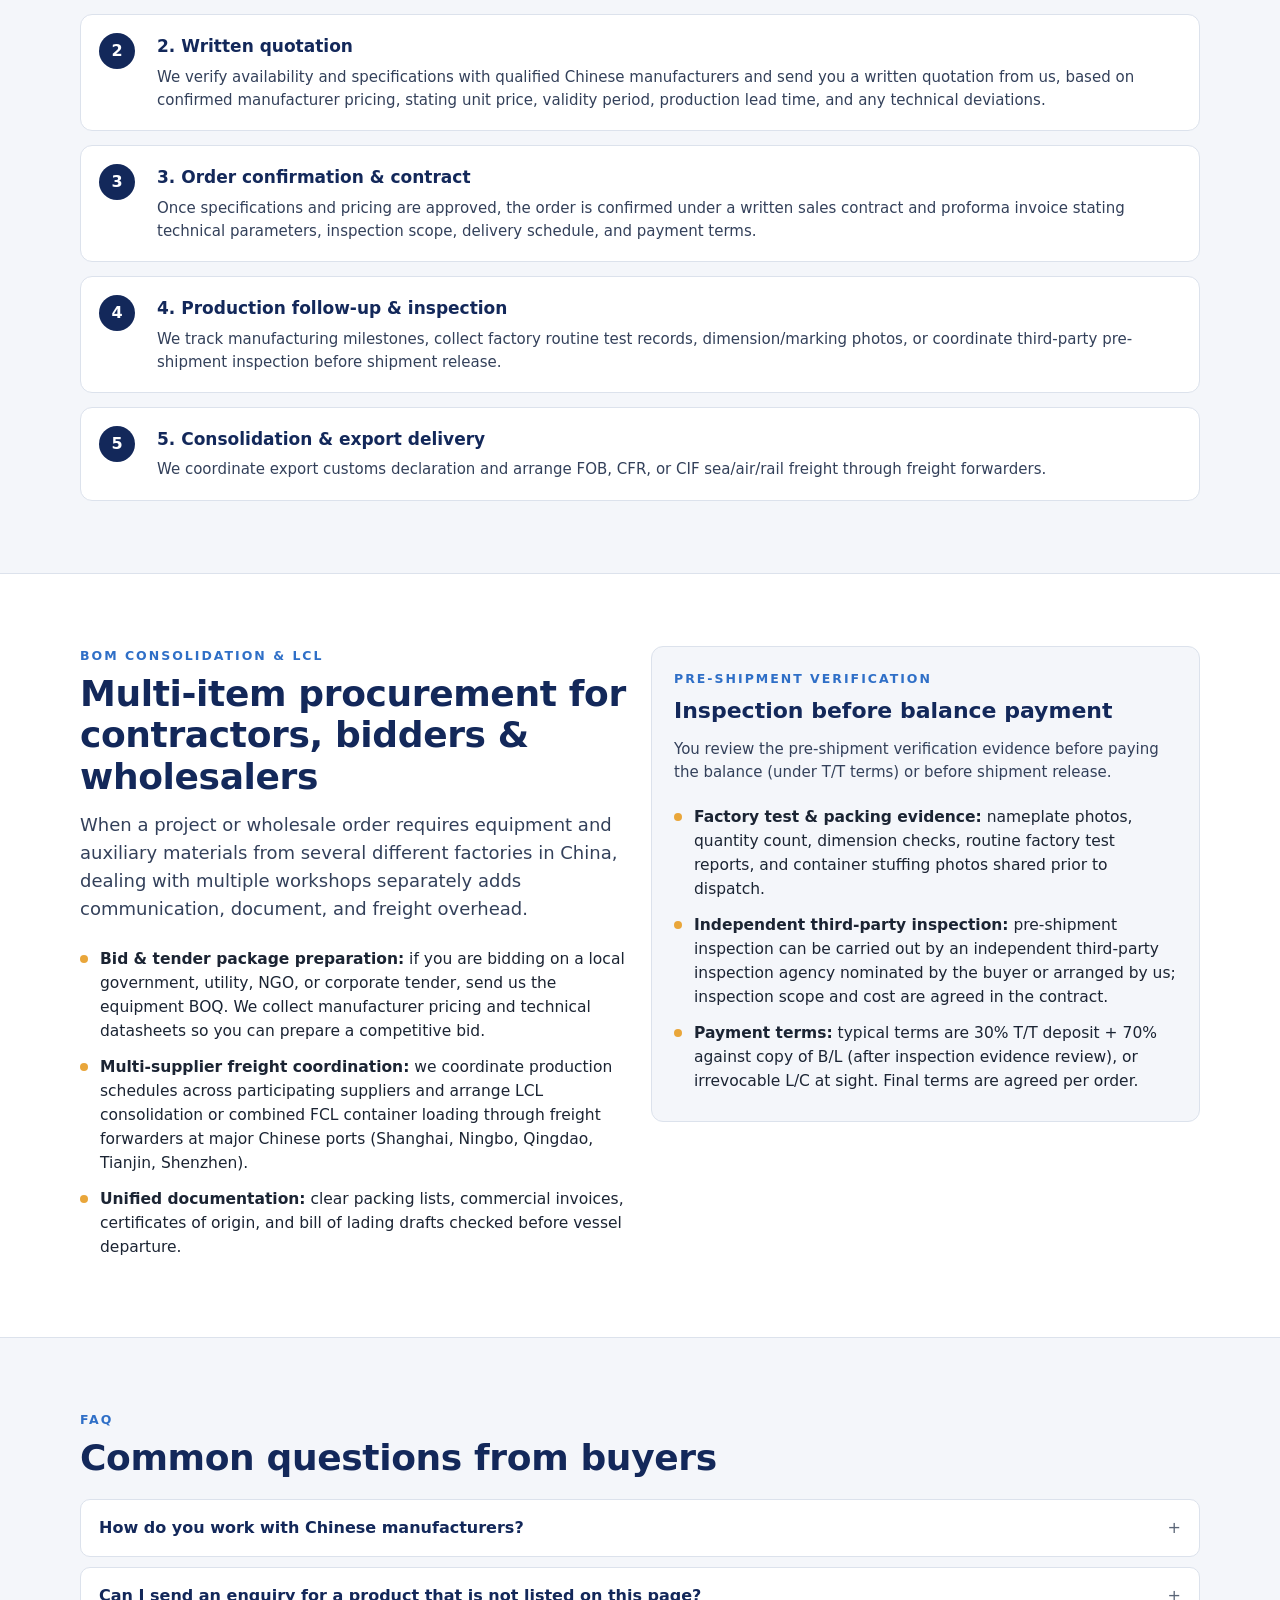
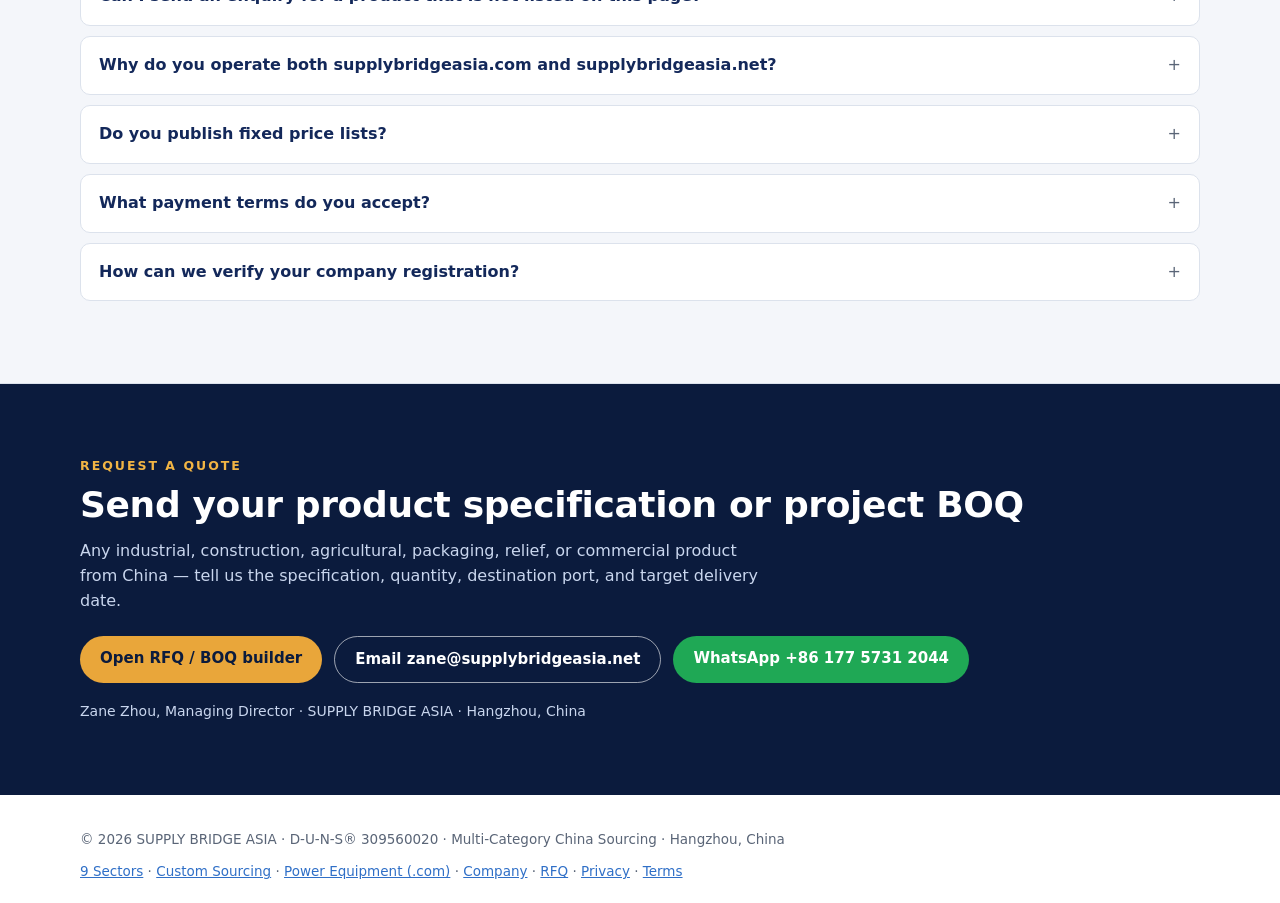
==== commit 90885bdf: "Remove domestic Chinese name, street address and domestic codes; keep D-U-N-S and UNGM" ====
--- a/index.html
+++ b/index.html
@@ -10,7 +10,7 @@
 <meta property="og:description" content="Send your product specification or full project BOQ. We source across China's manufacturing clusters, verify specs, arrange inspection, and coordinate LCL/FCL export.">
 <meta property="og:url" content="https://supplybridgeasia.net/">
 <meta property="og:image" content="https://supplybridgeasia.net/assets/logo_icon.png">
-<script type="application/ld+json">{"@context":"https://schema.org","@type":"Organization","name":"SUPPLY BRIDGE ASIA","legalName":"杭州亚供桥供应链有限公司","description":"Multi-category export trading and procurement coordination company in Hangzhou, China.","url":"https://supplybridgeasia.net/","logo":"https://supplybridgeasia.net/assets/logo_icon.png","email":"zane@supplybridgeasia.net","address":{"@type":"PostalAddress","streetAddress":"Room 1202-16, No. 18 Jiefang Road, Shangcheng District","addressLocality":"Hangzhou","addressRegion":"Zhejiang","postalCode":"310000","addressCountry":"CN"},"contactPoint":{"@type":"ContactPoint","contactType":"sales","email":"zane@supplybridgeasia.net","availableLanguage":["English","Chinese"]}}</script>
+<script type="application/ld+json">{"@context":"https://schema.org","@type":"Organization","name":"SUPPLY BRIDGE ASIA","description":"Multi-category export trading and procurement coordination company in Hangzhou, China.","url":"https://supplybridgeasia.net/","logo":"https://supplybridgeasia.net/assets/logo_icon.png","email":"zane@supplybridgeasia.net","address":{"@type":"PostalAddress","addressLocality":"Hangzhou","addressCountry":"CN"},"contactPoint":{"@type":"ContactPoint","contactType":"sales","email":"zane@supplybridgeasia.net","availableLanguage":["English"]}}</script>
 <link rel="icon" href="assets/favicon.png">
 <link rel="stylesheet" href="assets/site.css">
 </head><body>
@@ -266,7 +266,7 @@
     <div class="step"><div><h3>2. Written quotation</h3><p>We verify availability and specifications with qualified Chinese manufacturers and send you a written quotation from us, based on confirmed manufacturer pricing, stating unit price, validity period, production lead time, and any technical deviations.</p></div></div>
     <div class="step"><div><h3>3. Order confirmation &amp; contract</h3><p>Once specifications and pricing are approved, the order is confirmed under a written sales contract and proforma invoice stating technical parameters, inspection scope, delivery schedule, and payment terms.</p></div></div>
     <div class="step"><div><h3>4. Production follow-up &amp; inspection</h3><p>We track manufacturing milestones, collect factory routine test records, dimension/marking photos, or coordinate third-party pre-shipment inspection before shipment release.</p></div></div>
-    <div class="step"><div><h3>5. Consolidation &amp; export delivery</h3><p>We coordinate export customs declaration (Hangzhou Qianjiang Customs code 3301960NBT) and arrange FOB, CFR, or CIF sea/air/rail freight through freight forwarders.</p></div></div>
+    <div class="step"><div><h3>5. Consolidation &amp; export delivery</h3><p>We coordinate export customs declaration and arrange FOB, CFR, or CIF sea/air/rail freight through freight forwarders.</p></div></div>
   </div>
 </div></section>
 
@@ -299,12 +299,12 @@
   <div class="kick">FAQ</div>
   <h2>Common questions from buyers</h2>
   <div class="faq" style="margin-top:20px">
-    <details><summary>How do you work with Chinese manufacturers?</summary><p>SUPPLY BRIDGE ASIA (杭州亚供桥供应链有限公司) is a trading and procurement coordination company based in Hangzhou, China. For selected distribution transformers (10–35 kV) and diesel generator sets, we hold direct manufacturer authorizations (letters available on request). For all other industrial, construction, chemical, packaging, and commercial categories, we work with Chinese manufacturers on a per-project sourcing and coordination basis, confirming specifications and certificates per order with the producing factory.</p></details>
+    <details><summary>How do you work with Chinese manufacturers?</summary><p>SUPPLY BRIDGE ASIA is a trading and procurement coordination company based in Hangzhou, China. For selected distribution transformers (10–35 kV) and diesel generator sets, we hold direct manufacturer authorizations (letters available on request). For all other industrial, construction, chemical, packaging, and commercial categories, we work with Chinese manufacturers on a per-project sourcing and coordination basis, confirming specifications and certificates per order with the producing factory.</p></details>
     <details><summary>Can I send an enquiry for a product that is not listed on this page?</summary><p>Yes. The 9 sectors above are examples of common requests, not a restrictive limit. As long as the product is legal and export-compliant from China, you can send us your specification, target quantity, or sample photo, and we will check availability and pricing with suitable Chinese manufacturers.</p></details>
-    <details><summary>Why do you operate both supplybridgeasia.com and supplybridgeasia.net?</summary><p>Both domains belong to the same legal company, <b>SUPPLY BRIDGE ASIA (杭州亚供桥供应链有限公司)</b>. <a href="https://supplybridgeasia.com">supplybridgeasia.com</a> is dedicated to our Power Equipment line (transformers, switchgear, and generator sets), while <b>supplybridgeasia.net</b> serves our multi-category Industrial, Commercial &amp; Project Sourcing requests across all sectors.</p></details>
+    <details><summary>Why do you operate both supplybridgeasia.com and supplybridgeasia.net?</summary><p>Both domains belong to the same company, <b>SUPPLY BRIDGE ASIA</b>. <a href="https://supplybridgeasia.com">supplybridgeasia.com</a> is dedicated to our Power Equipment line (transformers, switchgear, and generator sets), while <b>supplybridgeasia.net</b> serves our multi-category Industrial, Commercial &amp; Project Sourcing requests across all sectors.</p></details>
     <details><summary>Do you publish fixed price lists?</summary><p>No fixed price list is published on this portal because raw material costs (copper, aluminium, silicone monomer, steel, wood pulp, resins) and custom specifications vary by order. Every enquiry receives a written quotation from us, based on confirmed manufacturer pricing, with a clear validity period (typically 15 days for copper/aluminium cables and transformers).</p></details>
     <details><summary>What payment terms do you accept?</summary><p>Standard export terms are 30% T/T deposit + 70% T/T balance prior to shipment (after pre-shipment inspection and factory test evidence review), or 100% irrevocable L/C at sight from prime international banks. Final contracting terms are agreed per order.</p></details>
-    <details><summary>How can we verify your company registration?</summary><p>You can verify our Unified Social Credit Code (<b>91330102MAKM13YP8D</b>) on China's National Enterprise Credit Information Publicity System (www.gsxt.gov.cn), our D-U-N-S® Number (<b>309560020</b>) on Dun &amp; Bradstreet, our UNGM Vendor ID (<b>1273282</b>), and our Customs Code (<b>3301960NBT</b>) on China Customs (credit.customs.gov.cn). See full verification details on our <a href="company.html">Company page</a>.</p></details>
+    <details><summary>How can we verify your company registration?</summary><p>You can verify our D-U-N-S® Number (<b>309560020</b>) on Dun &amp; Bradstreet and our UNGM Vendor ID (<b>1273282</b>) on the United Nations Global Marketplace. See full verification details on our <a href="company.html">Company page</a>.</p></details>
   </div>
 </div></section>
 
@@ -321,7 +321,7 @@
 </div></section>
 
 <footer><div class="wrap">
-  <span>© 2026 SUPPLY BRIDGE ASIA (杭州亚供桥供应链有限公司) · D-U-N-S® 309560020 · Multi-Category China Sourcing · Hangzhou, China</span>
+  <span>© 2026 SUPPLY BRIDGE ASIA · D-U-N-S® 309560020 · Multi-Category China Sourcing · Hangzhou, China</span>
   <span><a href="#categories">9 Sectors</a> · <a href="#open-mandate">Custom Sourcing</a> · <a href="https://supplybridgeasia.com" target="_blank" rel="noopener">Power Equipment (.com)</a> · <a href="company.html">Company</a> · <a href="quote.html">RFQ</a> · <a href="privacy.html">Privacy</a> · <a href="terms.html">Terms</a></span>
 </div></footer>
 
